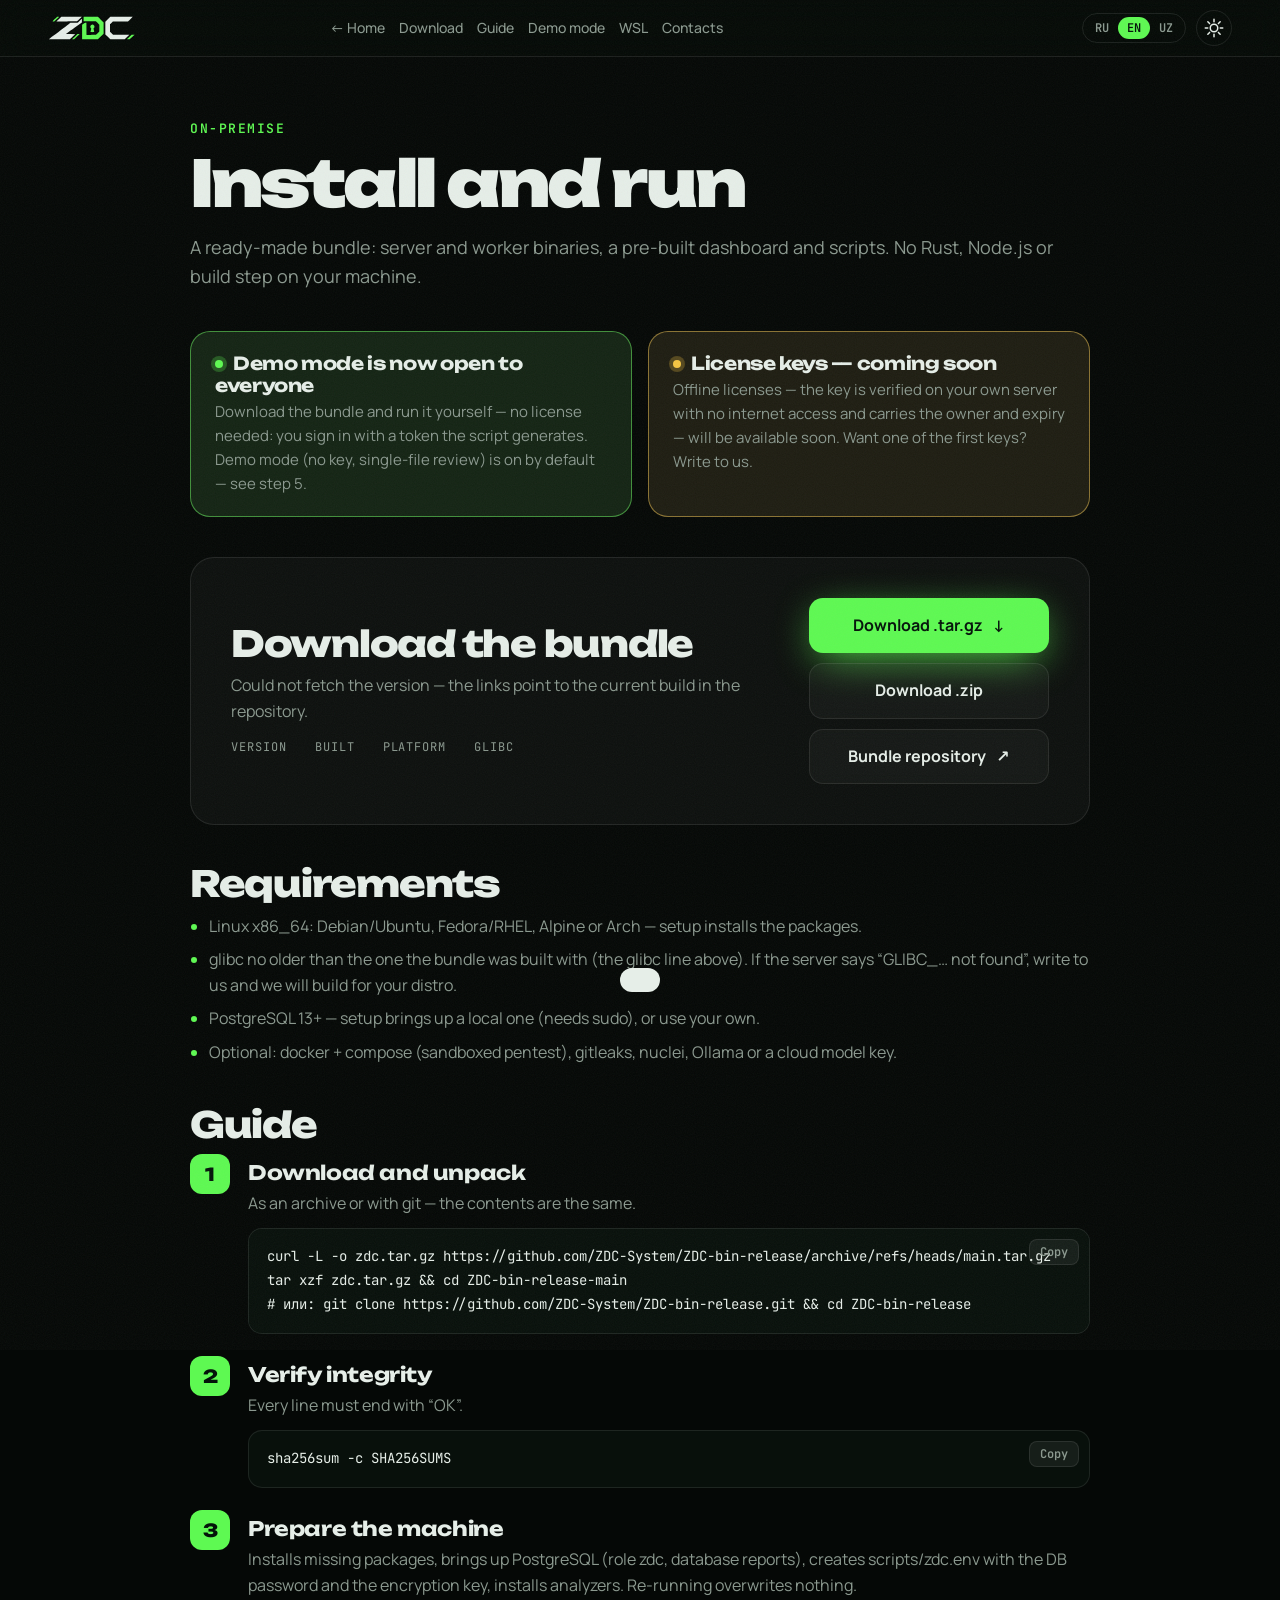
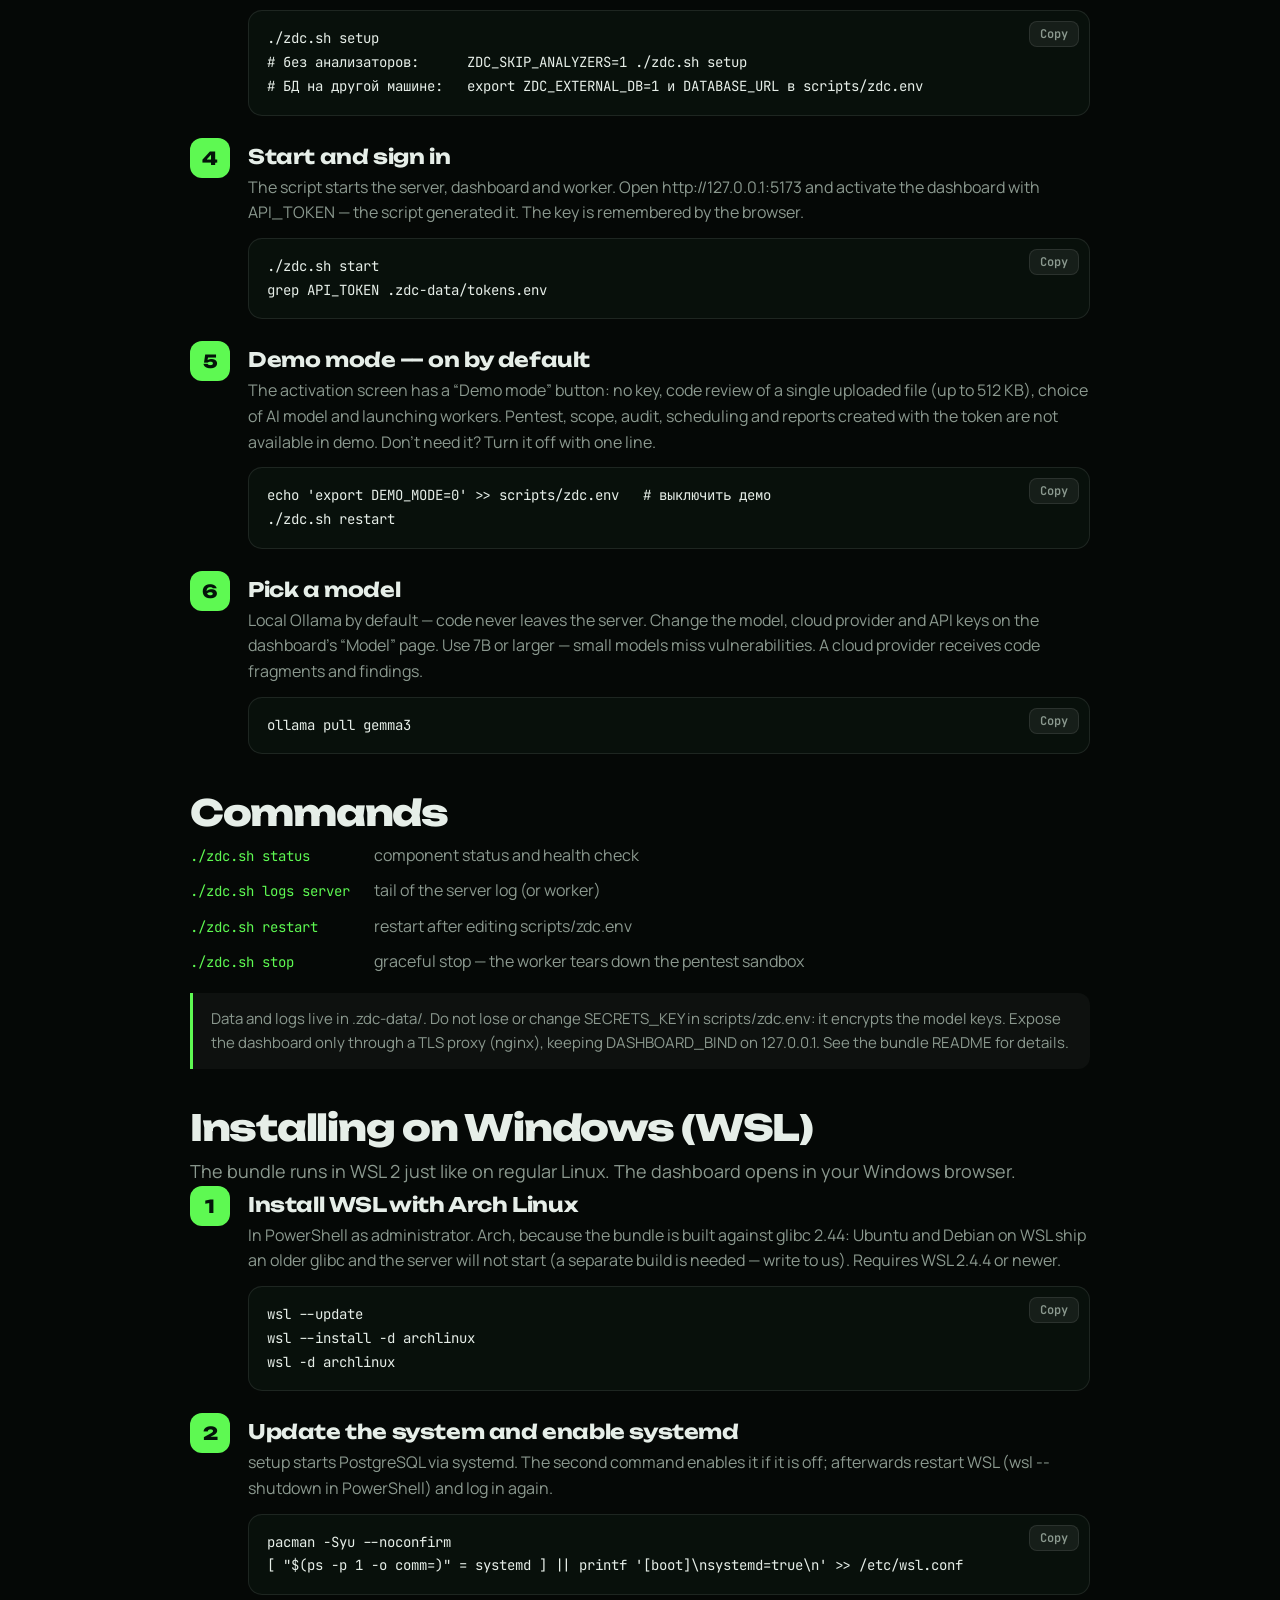
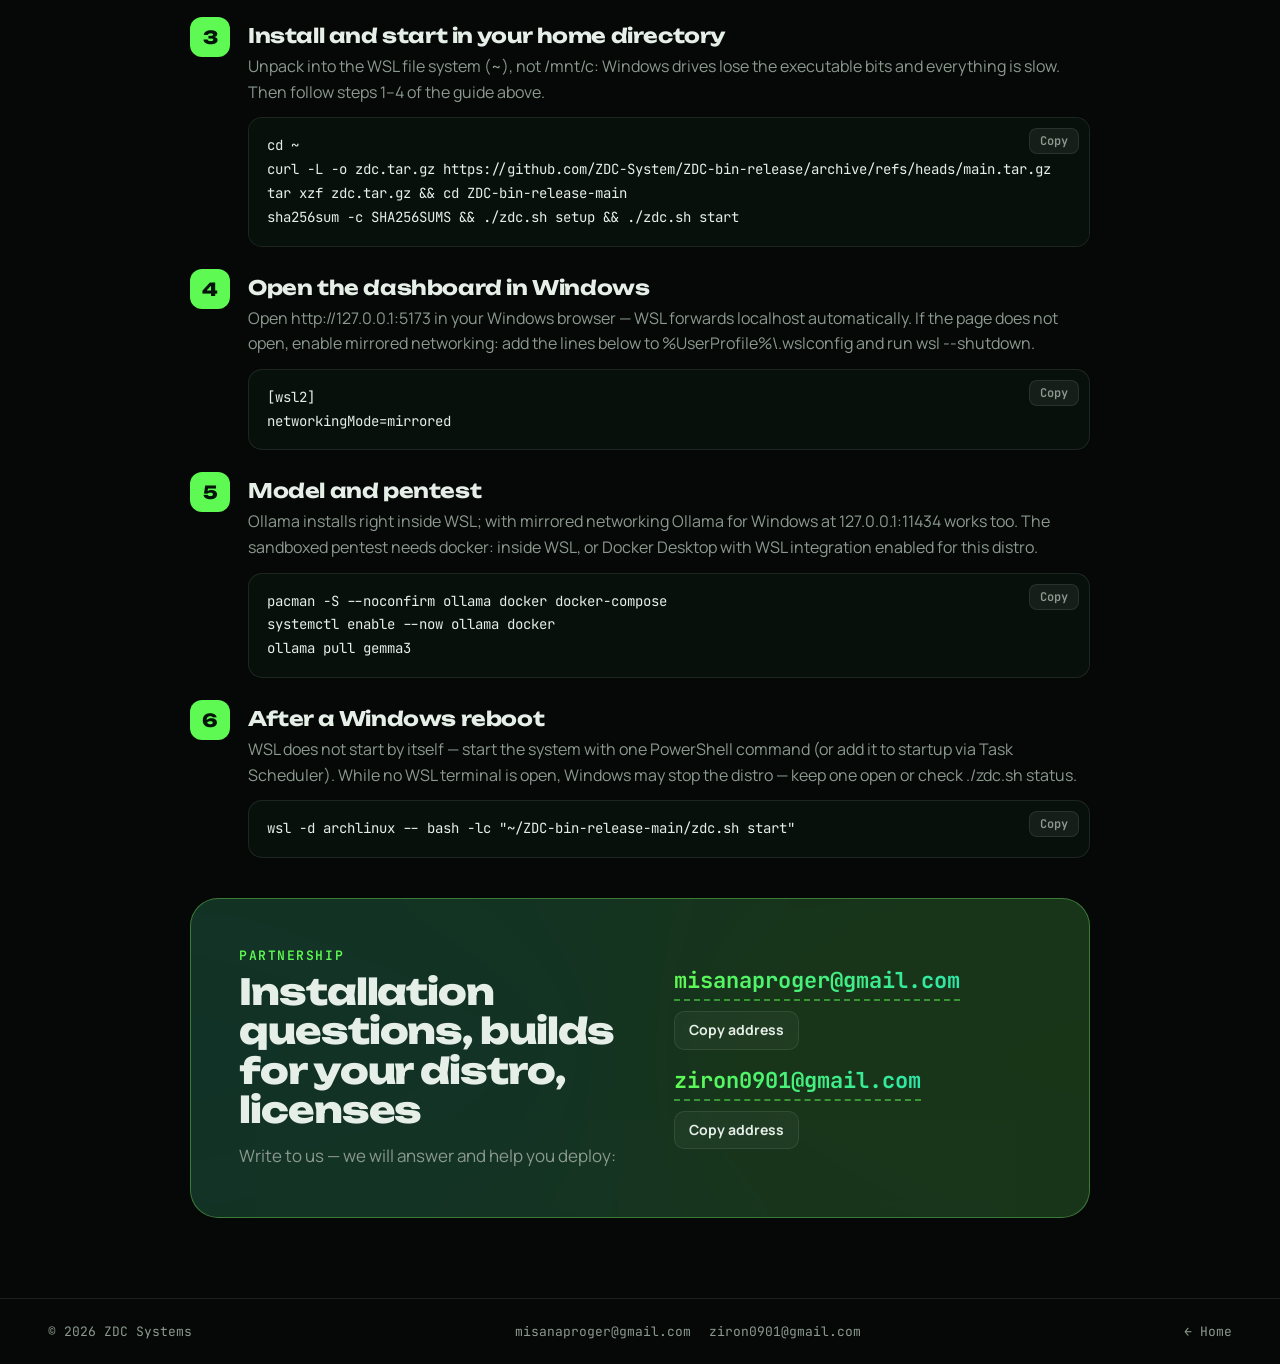
==== install.html @ d59c7cb5 "Установка: демо-режим включён по умолчанию Co-Authored-By: Claude Opus 5.5 <noreply@anthropic.com>" ====
<!doctype html>
<html lang="ru" data-theme="dark">
<head>
  <meta charset="utf-8" />
  <meta name="viewport" content="width=device-width, initial-scale=1" />
  <title>ZDC Systems — установка и запуск</title>
  <meta name="description" content="Скачать ZDC Systems: готовые бинарники для Linux x86_64, инструкция по установке и запуску, демо-режим." />
  <meta name="theme-color" content="#050806" />
  <meta property="og:title" content="ZDC Systems — установка" />
  <meta property="og:description" content="Готовые бинарники, инструкция по запуску и демо-режим — доступно всем." />
  <meta property="og:image" content="https://zdc-systems.github.io/assets/og.png" />
  <meta name="twitter:card" content="summary_large_image" />
  <link rel="icon" href="assets/favicon.svg" type="image/svg+xml" />
  <link rel="preconnect" href="https://fonts.googleapis.com" />
  <link rel="preconnect" href="https://fonts.gstatic.com" crossorigin />
  <link href="https://fonts.googleapis.com/css2?family=JetBrains+Mono:wght@400;600;800&family=Manrope:wght@400;500;700;800&family=Unbounded:wght@500;700;900&display=swap" rel="stylesheet" />
  <link rel="stylesheet" href="style.css" />
  <script>
    // Тема до первой отрисовки — без вспышки.
    try {
      const t = localStorage.getItem('zdc-landing-theme');
      if (t === 'light' || t === 'dark') document.documentElement.dataset.theme = t;
    } catch (_) {}
  </script>
</head>
<body class="doc-page">
  <div class="grain" aria-hidden="true"></div>

  <header class="top scrolled">
    <a class="brand" href="index.html" aria-label="ZDC Systems">
      <svg class="logo" viewBox="0 0 916 252" aria-hidden="true"><path class="logo-w" transform="translate(0.000000,252.000000) scale(0.100000,-0.100000)" d="M1163 2211 c-131 -120 -246 -228 -257 -239 l-18 -21 1068 1 c588 0 1077 3 1086 7 15 5 139 119 406 373 l104 98 -1076 0 -1076 0 -237 -219z M6282 2178 l-262 -252 0 -671 0 -671 263 -252 262 -252 756 3 756 2 242 235 243 235 -857 3 -857 2 -21 15 c-11 8 -83 76 -159 151 l-138 137 0 391 0 391 150 150 150 150 794 5 793 5 54 47 c30 26 142 133 249 238 l195 189 -1176 1 -1175 0 -262 -252z M3335 2019 c-115 -111 -220 -205 -233 -210 -13 -5 -188 -9 -389 -9 l-366 0 -216 -161 c-307 -229 -1267 -958 -1726 -1310 -49 -38 -143 -109 -208 -159 l-119 -90 1105 0 1105 0 46 38 c25 20 153 141 285 267 l239 230 -490 5 -490 5 323 232 c178 128 556 398 839 601 l515 368 3 197 c1 108 -1 197 -5 197 -5 -1 -102 -91 -218 -201z"/><path class="logo-g" transform="translate(0.000000,252.000000) scale(0.100000,-0.100000)" d="M917 2393 c-145 -128 -467 -428 -467 -435 0 -4 44 -8 98 -8 l98 0 256 239 256 239 -30 6 c-17 3 -59 6 -94 6 l-63 0 -54 -47z M3753 2433 l-13 -5 0 -229 0 -229 641 0 640 0 87 -82 c48 -46 131 -127 184 -181 l98 -98 0 -358 0 -358 -177 -176 -178 -177 -95 0 c-52 0 -271 -3 -486 -5 l-392 -5 -11 14 -11 13 -2 624 -3 624 -65 3 c-91 4 -94 3 -250 -113 l-140 -105 0 -760 0 -760 828 0 828 0 302 291 302 291 0 598 0 598 -296 289 c-162 158 -303 291 -312 295 -19 8 -1460 9 -1479 1z M4610 1611 c-172 -53 -227 -247 -104 -367 l42 -41 -45 -182 -46 -183 14 -9 c16 -11 374 -8 384 3 4 4 -13 89 -37 190 l-45 183 33 27 c18 16 42 47 53 71 l21 43 0 50 c-1 141 -142 254 -270 215z M2892 433 c-109 -104 -237 -224 -285 -268 l-87 -80 17 -7 c10 -3 57 -7 105 -7 l88 -1 127 117 c104 95 248 228 448 415 l19 18 -117 0 -118 0 -197 -187z M8531 324 c-138 -130 -251 -241 -251 -245 0 -5 65 -9 145 -9 l145 0 233 216 c127 119 245 230 262 245 l30 29 -157 0 -157 0 -250 -236z"/></svg>
    </a>
    <nav class="links">
      <a href="index.html" data-i18n="in.nav.home">← На главную</a>
      <a href="#download" data-i18n="in.nav.download">Скачать</a>
      <a href="#steps" data-i18n="in.nav.steps">Инструкция</a>
      <a href="#demo" data-i18n="in.nav.demo">Демо-режим</a>
      <a href="#wsl">WSL</a>
      <a href="#contact" data-i18n="in.nav.contact">Контакты</a>
    </nav>
    <div class="prefs">
      <div class="lang" role="group" aria-label="Language">
        <button data-lang="ru">RU</button><button data-lang="en">EN</button><button data-lang="uz">UZ</button>
      </div>
      <button class="theme-btn" aria-label="Theme" title="Theme">
        <svg viewBox="0 0 24 24" aria-hidden="true"><circle class="sun" cx="12" cy="12" r="4.5"/><path class="rays" d="M12 1.5v3M12 19.5v3M1.5 12h3M19.5 12h3M4.6 4.6l2.1 2.1M17.3 17.3l2.1 2.1M4.6 19.4l2.1-2.1M17.3 6.7l2.1-2.1"/></svg>
      </button>
    </div>
  </header>

  <main class="doc">
    <section class="doc-head">
      <p class="kicker" data-i18n="in.kicker">локальная версия</p>
      <h1 data-i18n="in.title">Установка и запуск</h1>
      <p class="sub" data-i18n="in.sub">Готовый комплект: бинарники сервера и воркера, собранный дашборд и скрипты. Rust, Node.js и сборка на вашей машине не нужны.</p>
    </section>

    <!-- Объявления -->
    <section class="notices big">
      <div class="notice" id="demo-ann">
        <b data-i18n="ann.demo.t">Демо-режим теперь доступен всем</b>
        <span data-i18n="in.ann.demo">Скачайте комплект и запустите у себя — лицензия не нужна: вход по токену, который скрипт создаёт сам. Демо-режим (вход без ключа, проверка одного файла) включён по умолчанию — см. шаг 5.</span>
      </div>
      <div class="notice soon" id="license">
        <b data-i18n="ann.lic.t">Лицензионные ключи — скоро</b>
        <span data-i18n="in.ann.lic">Офлайн-лицензии — ключ проверяется на вашем сервере без выхода в интернет, в нём записаны владелец и срок — скоро будут доступны. Хотите получить ключ одними из первых — напишите нам.</span>
      </div>
    </section>

    <!-- Скачивание -->
    <section class="dl" id="download">
      <div class="dl-copy">
        <h2 data-i18n="in.dl.title">Скачать комплект</h2>
        <p class="dl-status" id="dl-status" data-i18n="in.dl.loading">Узнаём последнюю версию…</p>
        <dl class="dl-meta" id="dl-meta" hidden>
          <div><dt data-i18n="in.dl.version">Версия</dt><dd id="m-version"></dd></div>
          <div><dt data-i18n="in.dl.built">Собрано</dt><dd id="m-built"></dd></div>
          <div><dt data-i18n="in.dl.arch">Платформа</dt><dd id="m-arch"></dd></div>
          <div><dt>glibc</dt><dd id="m-glibc"></dd></div>
        </dl>
      </div>
      <div class="dl-actions">
        <a class="btn primary" id="dl-main" href="https://github.com/ZDC-System/ZDC-bin-release/archive/refs/heads/main.tar.gz"><span data-i18n="in.dl.tgz">Скачать .tar.gz</span> <i>↓</i></a>
        <a class="btn ghost" id="dl-zip" href="https://github.com/ZDC-System/ZDC-bin-release/archive/refs/heads/main.zip"><span data-i18n="in.dl.zip">Скачать .zip</span></a>
        <a class="btn ghost" href="https://github.com/ZDC-System/ZDC-bin-release" target="_blank" rel="noopener"><span data-i18n="in.dl.repo">Репозиторий комплекта</span> <i>↗</i></a>
      </div>
    </section>

    <!-- Требования -->
    <section class="doc-block">
      <h2 data-i18n="in.req.title">Что нужно</h2>
      <ul class="req">
        <li data-i18n="in.req.os">Linux x86_64: Debian/Ubuntu, Fedora/RHEL, Alpine или Arch — пакеты setup ставит сам.</li>
        <li data-i18n="in.req.glibc">glibc не старше той, на которой собран комплект (строка glibc выше). Если сервер пишет «GLIBC_… not found» — напишите нам, соберём под ваш дистрибутив.</li>
        <li data-i18n="in.req.pg">PostgreSQL 13+ — setup поднимет локальный (нужен sudo) или используйте свой.</li>
        <li data-i18n="in.req.opt">По желанию: docker + compose (пентест в песочнице), gitleaks, nuclei, Ollama или ключ облачной нейросети.</li>
      </ul>
    </section>

    <!-- Шаги -->
    <section class="doc-block" id="steps">
      <h2 data-i18n="in.steps.title">Инструкция</h2>
      <ol class="guide">
        <li>
          <h3 data-i18n="in.s1.t">Скачайте и распакуйте</h3>
          <p data-i18n="in.s1.p">Архивом или через git — содержимое одинаковое.</p>
          <pre class="code"><code>curl -L -o zdc.tar.gz https://github.com/ZDC-System/ZDC-bin-release/archive/refs/heads/main.tar.gz
tar xzf zdc.tar.gz &amp;&amp; cd ZDC-bin-release-main
# или: git clone https://github.com/ZDC-System/ZDC-bin-release.git &amp;&amp; cd ZDC-bin-release</code></pre>
        </li>
        <li>
          <h3 data-i18n="in.s2.t">Проверьте целостность</h3>
          <p data-i18n="in.s2.p">Каждая строка должна закончиться «OK».</p>
          <pre class="code"><code>sha256sum -c SHA256SUMS</code></pre>
        </li>
        <li>
          <h3 data-i18n="in.s3.t">Подготовьте машину</h3>
          <p data-i18n="in.s3.p">Ставит недостающие пакеты, поднимает PostgreSQL (роль zdc, база reports), создаёт scripts/zdc.env с паролем БД и ключом шифрования, ставит анализаторы. Повторный запуск ничего не перетирает.</p>
          <pre class="code"><code>./zdc.sh setup
# без анализаторов:      ZDC_SKIP_ANALYZERS=1 ./zdc.sh setup
# БД на другой машине:   export ZDC_EXTERNAL_DB=1 и DATABASE_URL в scripts/zdc.env</code></pre>
        </li>
        <li>
          <h3 data-i18n="in.s4.t">Запустите и войдите</h3>
          <p data-i18n="in.s4.p">Скрипт поднимает сервер, дашборд и воркер. Откройте http://127.0.0.1:5173 и активируйте дашборд значением API_TOKEN — скрипт создал его сам. Ключ сохраняется в браузере.</p>
          <pre class="code"><code>./zdc.sh start
grep API_TOKEN .zdc-data/tokens.env</code></pre>
        </li>
        <li id="demo">
          <h3 data-i18n="in.s5.t">Демо-режим — включён по умолчанию</h3>
          <p data-i18n="in.s5.p">На экране активации есть кнопка «Демо-режим»: вход без ключа, ревью кода одного загруженного файла (до 512 КБ), выбор нейросети и запуск воркеров. Пентест, scope, аудит, расписание и отчёты, созданные по токену, в демо недоступны. Не нужен — выключите одной строкой.</p>
          <pre class="code"><code>echo 'export DEMO_MODE=0' &gt;&gt; scripts/zdc.env   # выключить демо
./zdc.sh restart</code></pre>
        </li>
        <li>
          <h3 data-i18n="in.s6.t">Выберите нейросеть</h3>
          <p data-i18n="in.s6.p">По умолчанию — локальная Ollama: код не покидает сервер. Модель, облачного провайдера и ключи API меняют в дашборде на странице «Нейросеть». Берите модель от 7B — маленькие пропускают уязвимости. Облачный провайдер получает фрагменты кода и находки.</p>
          <pre class="code"><code>ollama pull gemma3</code></pre>
        </li>
      </ol>
    </section>

    <!-- Команды -->
    <section class="doc-block">
      <h2 data-i18n="in.cmd.title">Команды</h2>
      <div class="cmd-table">
        <code>./zdc.sh status</code><span data-i18n="in.cmd.status">состояние компонентов и проверка здоровья</span>
        <code>./zdc.sh logs server</code><span data-i18n="in.cmd.logs">хвост журнала сервера (или worker)</span>
        <code>./zdc.sh restart</code><span data-i18n="in.cmd.restart">перезапуск после правки scripts/zdc.env</span>
        <code>./zdc.sh stop</code><span data-i18n="in.cmd.stop">штатная остановка — воркер сносит песочницу пентеста</span>
      </div>
      <p class="note" data-i18n="in.cmd.note">Данные и журналы — в .zdc-data/. Ключ SECRETS_KEY в scripts/zdc.env не теряйте и не меняйте: им зашифрованы ключи нейросетей. Наружу дашборд открывайте только через прокси с TLS (nginx), оставив DASHBOARD_BIND на 127.0.0.1. Подробности — в README комплекта.</p>
    </section>

    <!-- Windows: WSL -->
    <section class="doc-block" id="wsl">
      <h2 data-i18n="in.wsl.title">Установка в Windows (WSL)</h2>
      <p class="sub" data-i18n="in.wsl.sub">Комплект работает в WSL 2 так же, как на обычном Linux. Дашборд открывается в браузере Windows.</p>
      <ol class="guide">
        <li>
          <h3 data-i18n="in.w1.t">Поставьте WSL с Arch Linux</h3>
          <p data-i18n="in.w1.p">В PowerShell от имени администратора. Arch — потому что комплект собран под glibc 2.44: в Ubuntu и Debian из WSL glibc старее, и сервер не запустится (нужна отдельная сборка — напишите нам). Нужен WSL 2.4.4 или новее.</p>
          <pre class="code"><code>wsl --update
wsl --install -d archlinux
wsl -d archlinux</code></pre>
        </li>
        <li>
          <h3 data-i18n="in.w2.t">Обновите систему и включите systemd</h3>
          <p data-i18n="in.w2.p">setup запускает PostgreSQL через systemd. Вторая команда включает его, если он выключен; после неё перезапустите WSL (wsl --shutdown в PowerShell) и войдите снова.</p>
          <pre class="code"><code>pacman -Syu --noconfirm
[ "$(ps -p 1 -o comm=)" = systemd ] || printf '[boot]\nsystemd=true\n' &gt;&gt; /etc/wsl.conf</code></pre>
        </li>
        <li>
          <h3 data-i18n="in.w3.t">Установите и запустите в домашнем каталоге</h3>
          <p data-i18n="in.w3.p">Распаковывайте в файловую систему WSL (~), а не в /mnt/c: на дисках Windows теряются права на запуск и всё работает медленно. Дальше — шаги 1–4 инструкции выше.</p>
          <pre class="code"><code>cd ~
curl -L -o zdc.tar.gz https://github.com/ZDC-System/ZDC-bin-release/archive/refs/heads/main.tar.gz
tar xzf zdc.tar.gz &amp;&amp; cd ZDC-bin-release-main
sha256sum -c SHA256SUMS &amp;&amp; ./zdc.sh setup &amp;&amp; ./zdc.sh start</code></pre>
        </li>
        <li>
          <h3 data-i18n="in.w4.t">Откройте дашборд в Windows</h3>
          <p data-i18n="in.w4.p">Откройте http://127.0.0.1:5173 в браузере Windows — WSL пробрасывает localhost сам. Если страница не открывается, включите зеркальную сеть: добавьте в %UserProfile%\.wslconfig строки ниже и выполните wsl --shutdown.</p>
          <pre class="code"><code>[wsl2]
networkingMode=mirrored</code></pre>
        </li>
        <li>
          <h3 data-i18n="in.w5.t">Нейросеть и пентест</h3>
          <p data-i18n="in.w5.p">Ollama ставится прямо в WSL; с зеркальной сетью подойдёт и Ollama для Windows на 127.0.0.1:11434. Для пентеста в песочнице нужен docker: в WSL или Docker Desktop с интеграцией WSL для этого дистрибутива.</p>
          <pre class="code"><code>pacman -S --noconfirm ollama docker docker-compose
systemctl enable --now ollama docker
ollama pull gemma3</code></pre>
        </li>
        <li>
          <h3 data-i18n="in.w6.t">После перезагрузки Windows</h3>
          <p data-i18n="in.w6.p">WSL не стартует сам — запустите систему одной командой из PowerShell (или добавьте её в автозагрузку через Планировщик заданий). Пока терминал WSL закрыт, Windows может остановить дистрибутив — держите его открытым или проверяйте ./zdc.sh status.</p>
          <pre class="code"><code>wsl -d archlinux -- bash -lc "~/ZDC-bin-release-main/zdc.sh start"</code></pre>
        </li>
      </ol>
    </section>

    <!-- Контакты -->
    <section class="contact" id="contact">
      <div class="contact-copy">
        <p class="kicker" data-i18n="st.c.kicker">сотрудничество</p>
        <h3 data-i18n="in.c.title">Вопросы по установке, сборка под ваш дистрибутив, лицензии</h3>
        <p data-i18n="in.c.p">Пишите — ответим и поможем развернуть:</p>
      </div>
      <div class="contact-mail">
        <div class="mail-row">
          <a class="mail" href="mailto:misanaproger@gmail.com?subject=ZDC%20Systems">misanaproger@gmail.com</a>
          <button class="btn ghost small copy-mail" data-mail="misanaproger@gmail.com" data-i18n="st.c.copy">Скопировать адрес</button>
        </div>
        <div class="mail-row">
          <a class="mail" href="mailto:ziron0901@gmail.com?subject=ZDC%20Systems">ziron0901@gmail.com</a>
          <button class="btn ghost small copy-mail" data-mail="ziron0901@gmail.com" data-i18n="st.c.copy">Скопировать адрес</button>
        </div>
      </div>
    </section>
  </main>

  <footer class="foot">
    <span>© 2026 ZDC Systems</span>
    <span class="foot-mails"><a class="foot-mail" href="mailto:misanaproger@gmail.com">misanaproger@gmail.com</a> <a class="foot-mail" href="mailto:ziron0901@gmail.com">ziron0901@gmail.com</a></span>
    <a class="foot-mail" href="index.html" data-i18n="in.nav.home">← На главную</a>
  </footer>

  <div class="toast" id="toast" role="status"></div>
  <script src="i18n.js"></script>
  <script src="install.js"></script>
</body>
</html>
---- style.css ----
/* ============================================================
   ZDC Systems — лендинг. Все цвета — через токены (как в дашборде).
   ============================================================ */
:root {
  --bg: #050806;
  --bg2: #08100b;
  --panel: rgba(255, 255, 255, .035);
  --panel2: rgba(255, 255, 255, .06);
  --line: rgba(255, 255, 255, .09);
  --fg: #e6eee8;
  --mut: #8b998f;
  /* Палитра логотипа ZDC: зелёный + мятный. */
  --c1: #5ef952;
  --c2: #2ee6a8;
  /* Текст на заливке акцентом: на ярком зелёном — тёмный. */
  --on-c1: #04140a;
  --logo-green: #5ef952;
  --crit: #ff4d5e;
  --high: #ff8a3d;
  --med: #f5c542;
  --low: #5b9dff;
  /* Код в фоне hero — зелёный, «как в матрице». */
  --code-dim: rgba(94, 249, 82, .17);
  --shadow: 0 30px 80px -30px rgba(0, 0, 0, .8);
  --glass: rgba(6, 12, 8, .72);
  --r: 20px;
  --mono: "JetBrains Mono", ui-monospace, monospace;
  --display: "Unbounded", "Manrope", system-ui, sans-serif;
  color-scheme: dark;
}
:root[data-theme='light'] {
  --bg: #f3f6f4;
  --bg2: #e7eee9;
  --panel: rgba(255, 255, 255, .7);
  --panel2: #fff;
  --line: rgba(15, 45, 25, .1);
  --fg: #0f1712;
  --mut: #57645c;
  --c1: #15803d;
  --c2: #0f8f68;
  --on-c1: #ffffff;
  --logo-green: #1fa81a;
  --crit: #e11d48;
  --high: #ea580c;
  --med: #ca8a04;
  --low: #2563eb;
  --code-dim: rgba(21, 128, 61, .14);
  --shadow: 0 30px 70px -35px rgba(20, 40, 90, .35);
  --glass: rgba(244, 246, 251, .8);
  color-scheme: light;
}
/* Пасхалка: ↑↑↓↓←→←→BA */
:root.redteam { --c1: #ff3355; --c2: #ffb03d; }
:root.redteam body { animation: rt-shake .4s; }
@keyframes rt-shake { 25% { transform: translateX(-4px) } 50% { transform: translateX(4px) } 75% { transform: translateX(-2px) } }

* { box-sizing: border-box; }
html { scroll-behavior: smooth; scroll-padding-top: 80px; overflow-x: clip; }
body {
  margin: 0;
  background: var(--bg);
  color: var(--fg);
  font: 16px/1.6 "Manrope", system-ui, sans-serif;
  -webkit-font-smoothing: antialiased;
  overflow-x: clip;
  transition: background .4s, color .4s;
}
a { color: inherit; }
img { max-width: 100%; display: block; }
button { font: inherit; color: inherit; cursor: pointer; }
code, pre { font-family: var(--mono); }
::selection { background: var(--c1); color: var(--on-c1); }

/* Зерно и прожектор за курсором */
.grain {
  position: fixed; inset: -50%; z-index: 100; pointer-events: none; opacity: .05;
  background-image: url("data:image/svg+xml,%3Csvg xmlns='http://www.w3.org/2000/svg' width='160' height='160'%3E%3Cfilter id='n'%3E%3CfeTurbulence type='fractalNoise' baseFrequency='.9' numOctaves='3' stitchTiles='stitch'/%3E%3C/filter%3E%3Crect width='100%25' height='100%25' filter='url(%23n)'/%3E%3C/svg%3E");
  animation: grain 1.2s steps(6) infinite;
}
@keyframes grain { 0% { transform: translate(0, 0) } 33% { transform: translate(-3%, 2%) } 66% { transform: translate(2%, -3%) } }
.spot {
  position: fixed; inset: 0; pointer-events: none; z-index: 0;
  background: radial-gradient(500px circle at var(--x, 50%) var(--y, -20%), color-mix(in srgb, var(--c1) 12%, transparent), transparent 60%);
}

/* ============ Шапка ============ */
.top {
  position: fixed; inset: 0 0 auto; z-index: 50;
  display: flex; align-items: center; gap: 24px;
  padding: 16px clamp(16px, 4vw, 48px);
  transition: background .3s, border-color .3s, padding .3s;
  border-bottom: 1px solid transparent;
}
.top.scrolled { background: var(--glass); backdrop-filter: blur(14px) saturate(1.4); border-color: var(--line); padding-block: 10px; }
.brand { display: flex; align-items: center; gap: 10px; text-decoration: none; font: 700 18px var(--display); letter-spacing: -.02em; }
.brand .logo { display: block; height: 24px; width: auto; }
.logo-w { fill: var(--fg); }
.logo-g { fill: var(--logo-green); }
.links { display: flex; gap: 4px; margin-inline: auto; }
.links a { text-decoration: none; color: var(--mut); padding: 6px 12px; border-radius: 99px; font-weight: 500; font-size: 15px; transition: color .2s, background .2s; }
.links a:hover { color: var(--fg); background: var(--panel2); }
.prefs { display: flex; align-items: center; gap: 10px; margin-left: auto; }
.lang { display: flex; border: 1px solid var(--line); border-radius: 99px; padding: 3px; }
.lang button { border: 0; background: none; padding: 3px 9px; border-radius: 99px; font: 600 12px var(--mono); color: var(--mut); }
.lang button.on { background: var(--c1); color: var(--on-c1); }
.theme-btn { width: 36px; height: 36px; border-radius: 50%; border: 1px solid var(--line); background: none; display: grid; place-items: center; }
.theme-btn svg { width: 20px; height: 20px; fill: none; stroke: currentColor; stroke-width: 1.8; stroke-linecap: round; transition: transform .6s; }
:root[data-theme='light'] .theme-btn svg { transform: rotate(180deg); }
:root[data-theme='light'] .theme-btn .sun { fill: currentColor; }
.gh { display: flex; align-items: center; gap: 8px; padding: 7px 14px; border-radius: 99px; background: var(--fg); color: var(--bg); text-decoration: none; font-weight: 700; font-size: 14px; }
.gh svg { width: 18px; height: 18px; fill: currentColor; }

/* ============ Кнопки ============ */
.btn {
  position: relative; display: inline-flex; align-items: center; gap: 10px;
  padding: 14px 24px; border-radius: 14px; border: 1px solid var(--line);
  text-decoration: none; font-weight: 700; overflow: hidden; isolation: isolate;
  transition: transform .2s, box-shadow .3s;
}
.btn i { font-style: normal; transition: transform .25s; }
.btn:hover i { transform: translateX(4px); }
.btn:active { transform: scale(.97); }
.btn.primary { background: var(--c1); color: var(--on-c1); border-color: transparent; box-shadow: 0 10px 40px -10px var(--c1); }
.btn.primary::before {
  content: ""; position: absolute; inset: 0; z-index: -1;
  background: linear-gradient(110deg, transparent 30%, rgba(255, 255, 255, .35) 50%, transparent 70%);
  transform: translateX(-100%); transition: transform .7s;
}
.btn.primary:hover::before { transform: translateX(100%); }
.btn.ghost { background: var(--panel); backdrop-filter: blur(6px); }
.btn.ghost:hover { border-color: var(--c1); }
.btn.small { padding: 7px 14px; border-radius: 10px; font-size: 14px; }
.btn.big { padding: 18px 34px; font-size: 18px; border-radius: 18px; }
.btn:disabled { opacity: .7; cursor: progress; }

/* ============ Hero ============ */
.hero { position: relative; min-height: 100svh; display: grid; align-items: center; padding: 110px clamp(16px, 5vw, 64px) 80px; overflow: hidden; }
#codefield { position: absolute; inset: 0; width: 100%; height: 100%; z-index: 0; opacity: .75;
  mask-image: radial-gradient(ellipse 90% 80% at 50% 45%, #000 30%, transparent 90%); }
/* Затемнение под текстом, чтобы код на фоне не спорил с заголовком */
.hero::before { content: ""; position: absolute; inset: 0; z-index: 1; pointer-events: none;
  background: radial-gradient(ellipse 55% 70% at 22% 52%, var(--bg) 20%, color-mix(in srgb, var(--bg) 70%, transparent) 55%, transparent 85%); }
.hero::after { content: ""; position: absolute; inset: auto 0 0; height: 200px; background: linear-gradient(transparent, var(--bg)); z-index: 1; }
.hero-inner { position: relative; z-index: 2; display: grid; grid-template-columns: 1.15fr .85fr; gap: clamp(24px, 4vw, 64px); align-items: center; max-width: 1320px; margin: 0 auto; width: 100%; }
.eyebrow { display: inline-flex; align-items: center; gap: 10px; font: 500 13px var(--mono); color: var(--mut); padding: 6px 14px; border: 1px solid var(--line); border-radius: 99px; background: var(--glass); backdrop-filter: blur(8px); margin: 0 0 24px; }
.pulse { width: 8px; height: 8px; border-radius: 50%; background: var(--c2); box-shadow: 0 0 0 0 var(--c2); animation: pulse 2s infinite; }
@keyframes pulse { 70% { box-shadow: 0 0 0 10px transparent } 100% { box-shadow: 0 0 0 0 transparent } }
h1 { font: 900 clamp(38px, 5.6vw, 84px)/1 var(--display); letter-spacing: -.045em; margin: 0 0 28px; }
h1 .line { display: block; }
h1 .accent {
  background: linear-gradient(100deg, var(--c1), var(--c2) 60%, var(--c1));
  background-size: 200% auto; -webkit-background-clip: text; background-clip: text; color: transparent;
  animation: flow 6s linear infinite;
}
@keyframes flow { to { background-position: 200% center } }
.lead { font-size: clamp(17px, 1.5vw, 20px); color: var(--mut); max-width: 620px; margin: 0 0 34px; }
.chips { list-style: none; padding: 0; margin: 0; display: flex; flex-wrap: wrap; gap: 8px 18px; font: 13px var(--mono); color: var(--mut); }
.chips li::before { content: "✓ "; color: var(--c2); }

.term {
  background: color-mix(in srgb, var(--bg2) 88%, transparent); backdrop-filter: blur(10px);
  border: 1px solid var(--line); border-radius: var(--r); box-shadow: var(--shadow), 0 0 0 1px color-mix(in srgb, var(--c1) 15%, transparent);
  overflow: hidden; transform: perspective(1200px) rotateY(-8deg) rotateX(4deg); transition: transform .6s;
}
.term:hover { transform: none; }
.term-bar { display: flex; align-items: center; gap: 7px; padding: 12px 16px; border-bottom: 1px solid var(--line); font: 12px var(--mono); color: var(--mut); }
.term-bar i { width: 11px; height: 11px; border-radius: 50%; background: var(--crit); }
.term-bar i:nth-child(2) { background: var(--med); }
.term-bar i:nth-child(3) { background: var(--c2); }
.term-bar span { margin-left: 8px; }
#term { margin: 0; padding: 16px 18px; height: 380px; overflow: hidden; font-size: 12.5px; line-height: 1.75; white-space: pre-wrap; }
.tl { display: flex; gap: 8px; animation: rise .25s ease-out; }
.tl .ts { color: var(--mut); opacity: .7; flex: none; }
.tl .lv { flex: none; font-weight: 800; color: var(--c1); }
.tl.warn .lv { color: var(--med); }
.tl.srv .lv { color: var(--c2); }
.tl.ok .lv, .tl.ok .tx { color: var(--c2); font-weight: 700; }
.blink { animation: blink 1s steps(1) infinite; color: var(--c2); }
@keyframes blink { 50% { opacity: 0 } }
@keyframes rise { from { opacity: 0; transform: translateY(6px) } }

.scroll-hint { position: absolute; z-index: 3; left: 50%; bottom: 28px; width: 26px; height: 42px; border: 2px solid var(--line); border-radius: 99px; translate: -50% 0; }
.scroll-hint span { position: absolute; left: 50%; top: 8px; width: 4px; height: 8px; margin-left: -2px; border-radius: 4px; background: var(--fg); animation: wheel 1.8s infinite; }
@keyframes wheel { 60% { transform: translateY(14px); opacity: 0 } 61% { transform: none; opacity: 0 } }

/* ============ Бегущая строка ============ */
.ticker { position: relative; z-index: 2; border-block: 1px solid var(--line); background: var(--bg2); overflow: hidden; padding: 14px 0; transform: rotate(-1.2deg) scale(1.03); }
.track { display: flex; width: max-content; animation: marquee 50s linear infinite; }
.ticker:hover .track { animation-play-state: paused; }
@keyframes marquee { to { transform: translateX(-50%) } }
.ti { display: inline-flex; align-items: center; gap: 10px; padding: 0 28px; font: 600 14px var(--mono); white-space: nowrap; }
.ti i { width: 9px; height: 9px; border-radius: 50%; background: var(--low); box-shadow: 0 0 12px currentColor; }
.ti.crit i { background: var(--crit); color: var(--crit); }
.ti.high i { background: var(--high); color: var(--high); }
.ti.med i { background: var(--med); color: var(--med); }
.ti em { font-style: normal; color: var(--mut); font-weight: 400; }

/* ============ Секции ============ */
.section { position: relative; z-index: 1; max-width: 1240px; margin: 0 auto; padding: clamp(80px, 11vw, 150px) clamp(16px, 4vw, 40px) 0; }
.head { max-width: 820px; margin-bottom: 48px; }
.kicker { font: 600 13px var(--mono); color: var(--c1); text-transform: uppercase; letter-spacing: .12em; margin: 0 0 14px; }
h2 { font: 800 clamp(30px, 4.4vw, 56px)/1.06 var(--display); letter-spacing: -.035em; margin: 0 0 18px; }
.sub { color: var(--mut); font-size: 18px; margin: 0; }

/* появление при прокрутке */
.section > *, .finale > * { transition: opacity .8s, transform .8s cubic-bezier(.2, .7, .2, 1); }
.section:not(.in) > *, .finale:not(.in) > * { opacity: 0; transform: translateY(40px); }
.section.in > :nth-child(2) { transition-delay: .12s; }
.section.in > :nth-child(3) { transition-delay: .24s; }

/* ============ Сканер ============ */
.lab { display: grid; grid-template-columns: 1.4fr 1fr; gap: 20px; }
.editor, .findings { border: 1px solid var(--line); border-radius: var(--r); background: var(--panel); overflow: hidden; box-shadow: var(--shadow); }
.ed-bar { display: flex; justify-content: space-between; align-items: center; padding: 10px 12px 10px 18px; border-bottom: 1px solid var(--line); }
.file { font: 13px var(--mono); color: var(--mut); }
.file::before { content: "● "; color: var(--med); }
.ed-body { position: relative; padding: 14px 0; overflow-x: auto; }
#code { margin: 0; padding: 0 0 0 52px; font: 13.5px/1.75 var(--mono); counter-reset: ln; list-style: none; }
#code li { position: relative; counter-increment: ln; padding-right: 18px; white-space: pre; transition: background .3s; border-left: 3px solid transparent; padding-left: 12px; }
#code li::before { content: counter(ln); position: absolute; left: -46px; width: 30px; text-align: right; color: var(--mut); opacity: .5; }
#code .k { color: #c792ea; }
#code .s { color: #7fd38a; }
#code .d { color: var(--c1); }
:root[data-theme='light'] #code .k { color: #8b3fd9; }
:root[data-theme='light'] #code .s { color: #17803d; }
#code li.hit { --sev: var(--med); background: color-mix(in srgb, var(--sev) 14%, transparent); border-left-color: var(--sev); animation: hitflash .6s; }
#code li.hit.critical { --sev: var(--crit); }
#code li.hit.high { --sev: var(--high); }
#code li.hit::after { content: "◀"; position: absolute; right: 10px; color: var(--sev); }
#code li.focus { background: color-mix(in srgb, var(--sev) 30%, transparent); }
@keyframes hitflash { 0% { background: color-mix(in srgb, var(--sev) 60%, transparent) } }
.redacted { font: 700 10px var(--mono); text-transform: uppercase; color: var(--on-c1); background: var(--c2); padding: 1px 6px; border-radius: 4px; vertical-align: 2px; }
.beam { position: absolute; left: 0; right: 0; top: 0; height: 60px; margin-top: -60px; pointer-events: none; opacity: 0;
  background: linear-gradient(transparent, color-mix(in srgb, var(--c1) 30%, transparent)); border-bottom: 2px solid var(--c1);
  transition: transform .1s linear, opacity .3s; box-shadow: 0 6px 24px var(--c1); }
.beam.on { opacity: 1; }

.findings { display: flex; flex-direction: column; padding: 18px; }
.meter-top { display: flex; justify-content: space-between; align-items: baseline; font-weight: 700; color: var(--mut); }
.meter-top b { font: 900 44px/1 var(--display); color: var(--fg); }
.bar { display: flex; gap: 3px; height: 8px; margin: 10px 0 16px; border-radius: 99px; overflow: hidden; background: var(--panel2); }
.bar i { flex: 0 1 0; transition: flex-grow .5s; }
.bar .c { background: var(--crit); } .bar .h { background: var(--high); } .bar .m { background: var(--med); }
#finding-list { list-style: none; margin: 0; padding: 0; display: grid; gap: 10px; flex: 1; align-content: start; }
.placeholder { color: var(--mut); font-style: italic; padding: 30px 0; text-align: center; }
.fd { --sev: var(--med); border: 1px solid var(--line); border-left: 3px solid var(--sev); border-radius: 12px; padding: 10px 14px; background: var(--panel2); animation: slidein .4s cubic-bezier(.2, .9, .3, 1.3); }
.fd.critical { --sev: var(--crit); } .fd.high { --sev: var(--high); }
@keyframes slidein { from { opacity: 0; transform: translateX(30px) scale(.96) } }
.fd-top { display: flex; justify-content: space-between; font-size: 12px; }
.fd .sev { font-weight: 800; color: var(--sev); text-transform: uppercase; letter-spacing: .05em; }
.fd code { color: var(--mut); }
.fd b { display: block; margin-top: 2px; }
.fd p { margin: 2px 0; font-size: 14px; color: var(--mut); line-height: 1.45; }
.fd small { font: 11px var(--mono); color: var(--c1); }
.sources { display: flex; flex-wrap: wrap; gap: 6px; margin-top: 16px; }
.sources span { font: 11px var(--mono); padding: 3px 8px; border: 1px solid var(--line); border-radius: 6px; color: var(--mut); }

/* ============ Режимы ============ */
.cards { display: grid; grid-template-columns: repeat(3, 1fr); gap: 20px; }
.card {
  --accent: hsl(var(--hue) 90% 62%);
  position: relative; padding: 28px; border-radius: 24px; border: 1px solid var(--line); background: var(--panel);
  transition: transform .2s ease-out, border-color .3s; transform-style: preserve-3d; overflow: hidden;
}
.card::before { content: ""; position: absolute; inset: 0; pointer-events: none; opacity: 0; transition: opacity .3s;
  background: radial-gradient(400px circle at var(--mx, 50%) var(--my, 50%), color-mix(in srgb, var(--accent) 18%, transparent), transparent 60%); }
.card:hover { border-color: color-mix(in srgb, var(--accent) 50%, transparent); }
.card:hover::before { opacity: 1; }
.card .tag { font-size: 12px; color: var(--accent); background: color-mix(in srgb, var(--accent) 12%, transparent); padding: 3px 9px; border-radius: 6px; }
.card h3 { font: 700 24px var(--display); letter-spacing: -.02em; margin: 14px 0 10px; }
.card p { color: var(--mut); margin: 0 0 16px; }
.card ul { list-style: none; padding: 0; margin: 0; display: grid; gap: 6px; font: 13px var(--mono); }
.card li::before { content: "→ "; color: var(--accent); }
.card-art { height: 120px; margin: -8px -8px 18px; border-radius: 16px; background: var(--bg2); position: relative; overflow: hidden; transform: translateZ(40px); }
.art-code { display: grid; gap: 9px; padding: 16px 18px; align-content: center; }
.art-code span { height: 6px; border-radius: 4px; background: var(--code-dim); width: calc(30% + var(--w, 40%)); }
.art-code span:nth-child(2n) { --w: 55%; margin-left: 20px; } .art-code span:nth-child(3n) { --w: 25%; }
.art-code .bad { background: var(--crit); animation: badpulse 2s infinite; }
.art-code .bad:nth-of-type(6) { animation-delay: 1s; }
@keyframes badpulse { 50% { opacity: .3 } }
.art-code::after { content: ""; position: absolute; left: 0; right: 0; height: 2px; background: var(--accent); box-shadow: 0 0 16px var(--accent); animation: sweep 2.6s ease-in-out infinite alternate; }
@keyframes sweep { from { top: 8% } to { top: 92% } }
.art-deploy { display: grid; grid-template-columns: repeat(3, 1fr); gap: 8px; padding: 14px 40px; }
.art-deploy i { border-radius: 6px; border: 1px solid var(--line); background: var(--panel2); animation: stack 3s infinite; animation-delay: calc(var(--d, 0) * .15s); }
.art-deploy i:nth-child(1) { --d: 1 } .art-deploy i:nth-child(2) { --d: 2 } .art-deploy i:nth-child(3) { --d: 3 }
.art-deploy i:nth-child(4) { --d: 4 } .art-deploy i:nth-child(5) { --d: 5; } .art-deploy i:nth-child(6) { --d: 6 }
.art-deploy i:nth-child(7) { --d: 7 } .art-deploy i:nth-child(8) { --d: 8 } .art-deploy i:nth-child(9) { --d: 9 }
.art-deploy i:nth-child(5) { animation-name: stackbad; }
@keyframes stack { 0%, 80%, 100% { background: var(--panel2) } 40% { background: color-mix(in srgb, var(--accent) 35%, transparent) } }
@keyframes stackbad { 0%, 100% { background: var(--panel2) } 40%, 60% { background: var(--crit); box-shadow: 0 0 20px var(--crit) } }
.art-pentest .cage { position: absolute; right: 22%; top: 22px; width: 76px; height: 76px; border: 2px dashed var(--accent); border-radius: 14px; display: grid; place-items: center; animation: cagespin 12s linear infinite; }
.art-pentest .target { width: 36px; height: 36px; border-radius: 8px; background: var(--accent); animation: cagespin 12s linear infinite reverse, hurt 1.4s infinite; }
@keyframes cagespin { to { transform: rotate(360deg) } }
@keyframes hurt { 0%, 100% { filter: none } 10% { filter: brightness(2) } }
.art-pentest .shot { position: absolute; left: 22px; top: 58px; width: 14px; height: 4px; border-radius: 4px; background: var(--fg); animation: shoot 1.4s infinite; }
.art-pentest .s2 { top: 40px; animation-delay: .7s; }
@keyframes shoot { from { transform: translateX(0); opacity: 1 } 80% { opacity: 1 } to { transform: translateX(min(220px, 22vw)); opacity: 0 } }

/* ============ Конвейер ============ */
.pipe-wrap { position: relative; border: 1px solid var(--line); border-radius: 28px; background: var(--panel); padding: 24px; overflow-x: auto; }
.pipe { width: 100%; min-width: 860px; height: auto; display: block; }
.wires path { fill: none; stroke: url(#g-wire); stroke-width: 2; stroke-dasharray: 6 8; animation: dash 1.2s linear infinite; opacity: .6; }
@keyframes dash { to { stroke-dashoffset: -28 } }
.packets circle { fill: var(--c1); filter: url(#glow); }
.packets .p-c { fill: var(--c2); }
.packets .p-r { fill: var(--crit); }
.node { cursor: pointer; outline: none; }
.node rect { fill: var(--bg2); stroke: var(--line); stroke-width: 1.5; transition: stroke .3s, fill .3s; }
.node text { fill: var(--fg); font: 700 16px "Manrope", sans-serif; text-anchor: middle; dominant-baseline: middle; pointer-events: none; }
.node .ic { font-size: 26px; fill: var(--c1); }
.node.small text { font: 600 15px var(--mono); }
.node.end rect { fill: var(--c1); stroke: none; }
.node.end text { fill: #fff; font-family: var(--mono); }
.node:hover rect, .node.active rect, .node:focus-visible rect { stroke: var(--c1); stroke-width: 2.5; fill: color-mix(in srgb, var(--c1) 12%, var(--bg2)); }
.node.end.active rect { fill: var(--c2); }
.pipe-info { max-width: 560px; margin: 8px auto 0; text-align: center; min-height: 86px; }
.pipe-info b { font: 700 20px var(--display); }
.pipe-info p { margin: 6px 0 0; color: var(--mut); }
.pipe-info.pop { animation: rise .35s ease-out; }
.facts { display: grid; grid-template-columns: repeat(4, 1fr); gap: 16px; margin-top: 20px; }
.facts div { padding: 18px; border-radius: 16px; border: 1px solid var(--line); background: var(--panel); }
.facts b { display: block; font: 700 14px var(--mono); color: var(--c1); margin-bottom: 4px; }
.facts span { color: var(--mut); font-size: 14px; }

/* ============ Песочница ============ */
.sandbox { display: grid; grid-template-columns: 1fr 1fr; gap: 28px; align-items: center; }
.stage { position: relative; aspect-ratio: 1.1; border-radius: 28px; border: 1px solid var(--line); overflow: hidden;
  background: radial-gradient(circle at 50% 50%, color-mix(in srgb, var(--c1) 10%, transparent), transparent 60%),
              repeating-linear-gradient(0deg, transparent 0 39px, var(--line) 39px 40px),
              repeating-linear-gradient(90deg, transparent 0 39px, var(--line) 39px 40px), var(--bg2); }
.seal { position: absolute; top: 18px; left: 18px; display: flex; flex-direction: column; padding: 10px 14px; border-radius: 14px; border: 1px solid color-mix(in srgb, var(--c2) 50%, transparent); background: color-mix(in srgb, var(--c2) 10%, var(--bg2)); font: 700 11px var(--mono); color: var(--c2); text-transform: uppercase; letter-spacing: .1em; }
.seal b { font-size: 22px; letter-spacing: .04em; color: var(--fg); }
.net { position: absolute; inset: 22% 8% 18%; display: grid; grid-template-columns: 1fr 70px 1fr; grid-template-rows: 1fr auto; gap: 14px; align-items: center; }
.box { position: relative; border-radius: 16px; border: 1px solid var(--line); background: var(--glass); backdrop-filter: blur(4px); padding: 12px; font: 11px var(--mono); display: grid; gap: 4px; }
.box small { font-weight: 800; text-transform: uppercase; color: var(--mut); letter-spacing: .1em; }
.toolbox span { color: var(--c2); white-space: nowrap; overflow: hidden; text-overflow: ellipsis; }
.target-box { border-color: color-mix(in srgb, var(--crit) 50%, transparent); }
.target-box.hurt { animation: tbhurt .35s; }
@keyframes tbhurt { 30% { transform: translateX(3px); box-shadow: 0 0 30px var(--crit) } }
.hp { height: 6px; border-radius: 99px; background: var(--panel2); overflow: hidden; }
.hp i { display: block; height: 100%; width: 100%; background: linear-gradient(90deg, var(--crit), var(--high)); transition: width .4s; }
.hits { color: var(--crit); font-weight: 700; }
.db { grid-column: 3; text-align: center; }
.lasers { position: relative; height: 60px; }
.lasers i { position: absolute; left: 0; width: 18px; height: 3px; border-radius: 3px; background: var(--c2); box-shadow: 0 0 10px var(--c2); animation: laser .9s linear infinite; }
.lasers i:nth-child(1) { top: 10px } .lasers i:nth-child(2) { top: 28px; animation-delay: .3s } .lasers i:nth-child(3) { top: 46px; animation-delay: .6s }
@keyframes laser { from { transform: translateX(-10px); opacity: 0 } 20% { opacity: 1 } to { transform: translateX(70px); opacity: 0 } }
.fence { position: absolute; inset: 14% 4% 6%; border: 2px dashed color-mix(in srgb, var(--c1) 50%, transparent); border-radius: 22px; pointer-events: none; animation: fence 20s linear infinite; }
.fence span { position: absolute; bottom: -11px; left: 50%; translate: -50% 0; white-space: nowrap; font: 10px var(--mono); padding: 2px 10px; background: var(--bg2); color: var(--c1); border-radius: 99px; }
.steps { list-style: none; counter-reset: st; padding: 0; margin: 0; display: grid; gap: 4px; }
.steps li { counter-increment: st; display: grid; grid-template-columns: 44px 1fr; column-gap: 12px; padding: 14px 16px; border-radius: 16px; transition: background .3s; }
.steps li:hover { background: var(--panel); }
.steps li::before { content: counter(st, decimal-leading-zero); grid-row: span 2; font: 800 20px var(--display); color: var(--c1); }
.steps b { font-size: 18px; }
.steps span { color: var(--mut); font-size: 15px; }

/* ============ Орбита ============ */
.orbit-wrap { display: grid; grid-template-columns: 1fr 1fr; gap: 40px; align-items: center; }
.orbit { position: relative; aspect-ratio: 1; max-width: 520px; width: 100%; margin: 0 auto; }
.core-mark { width: 42%; height: auto; }
.core { position: absolute; inset: 38%; border-radius: 50%; display: grid; place-items: center; font: 900 clamp(22px, 3vw, 36px) var(--display); color: #fff;
  background: radial-gradient(circle at 35% 30%, color-mix(in srgb, var(--c1) 70%, #fff), var(--c1)); box-shadow: 0 0 60px var(--c1), inset 0 -10px 30px rgba(0, 0, 0, .3); animation: corepulse 3s ease-in-out infinite; }
@keyframes corepulse { 50% { box-shadow: 0 0 100px var(--c1), inset 0 -10px 30px rgba(0, 0, 0, .3) } }
.ring { position: absolute; border-radius: 50%; border: 1px dashed var(--line); animation: cagespin var(--spd) linear infinite; }
.ring.r1 { inset: 22%; --spd: 30s; }
.ring.r2 { inset: 2%; --spd: 70s; animation-direction: reverse; }
.slot { position: absolute; left: 50%; top: 50%; width: 0; height: 0; transform: rotate(var(--a)) translateX(var(--R)); }
.ring.r1 .slot { --R: calc(var(--ow, 260px) * .28); }
.ring.r2 .slot { --R: calc(var(--ow, 260px) * .46); }
.unrot { transform: rotate(calc(-1 * var(--a))); }
.pchip { position: absolute; left: 0; top: 0; translate: -50% -50%; white-space: nowrap; font: 700 13px var(--mono); padding: 7px 12px; border-radius: 99px; border: 1px solid var(--line); background: var(--bg2); transition: opacity .4s, box-shadow .4s, border-color .4s; animation: cagespin var(--spd) linear infinite reverse; }
.ring.r2 .pchip { animation-direction: normal; }
.orbit[data-mode='local'] .pchip.cloud, .orbit[data-mode='cloud'] .pchip.local { opacity: .3; }
.orbit[data-mode='local'] .pchip.local { border-color: var(--c2); box-shadow: 0 0 20px color-mix(in srgb, var(--c2) 50%, transparent); color: var(--c2); }
.orbit[data-mode='cloud'] .pchip.cloud { border-color: var(--c1); box-shadow: 0 0 20px color-mix(in srgb, var(--c1) 40%, transparent); }
.orbit[data-mode='local'] .ring.r1 { border-color: var(--c2); }
.switch { display: inline-flex; padding: 4px; border-radius: 99px; border: 1px solid var(--line); background: var(--panel); margin-bottom: 20px; }
.switch button { border: 0; background: none; padding: 8px 18px; border-radius: 99px; font-weight: 700; color: var(--mut); transition: background .3s, color .3s; }
.switch button.on { background: var(--fg); color: var(--bg); }
#llm-text { font-size: 19px; min-height: 5.5em; }
.ticks { list-style: none; padding: 0; margin: 0; display: grid; gap: 10px; }
.ticks li { display: flex; gap: 10px; color: var(--mut); }
.ticks li::before { content: "◆"; color: var(--c1); }

/* ============ Галерея ============ */
.tabs { display: flex; flex-wrap: wrap; gap: 6px; margin-bottom: 20px; }
.tabs button { border: 1px solid var(--line); background: var(--panel); padding: 8px 14px; border-radius: 99px; font-weight: 600; font-size: 14px; color: var(--mut); transition: all .25s; }
.tabs button.on { background: var(--c1); border-color: var(--c1); color: var(--on-c1); }
.devices { position: relative; padding-right: 120px; }
.browser { border-radius: 18px; border: 1px solid var(--line); overflow: hidden; background: var(--bg2); box-shadow: var(--shadow); }
.b-bar { display: flex; align-items: center; gap: 7px; padding: 11px 14px; border-bottom: 1px solid var(--line); }
.b-bar i { width: 11px; height: 11px; border-radius: 50%; background: var(--line); }
.url { margin-left: 14px; flex: 1; max-width: 420px; padding: 4px 12px; border-radius: 8px; background: var(--panel2); font: 12px var(--mono); color: var(--mut); }
.url b { color: var(--fg); font-weight: 400; }
.b-view { position: relative; aspect-ratio: 1.6; overflow: hidden; }
#shot { width: 100%; height: 100%; object-fit: cover; object-position: top; transition: opacity .35s, transform .6s; }
#shot.swap { opacity: 0; transform: scale(1.02); }
.progress { position: absolute; left: 0; right: 0; bottom: 0; height: 3px; }
.progress i { display: block; height: 100%; background: var(--c1); transform-origin: left; transform: scaleX(0); }
.phone-shot { position: absolute; right: 0; bottom: -40px; width: clamp(130px, 19%, 230px); margin: 0; animation: float 6s ease-in-out infinite; }
.phone-shot img { width: 100%; height: auto; border-radius: 22px; border: 6px solid var(--bg2); outline: 1px solid var(--line); box-shadow: var(--shadow); cursor: zoom-in; }
.phone-shot figcaption { margin-top: 8px; text-align: center; font: 11px var(--mono); color: var(--mut); }
#shot { cursor: zoom-in; }
@keyframes float { 50% { transform: translateY(-14px) rotate(1.5deg) } }

/* ============ Цифры ============ */
.numbers { display: grid; grid-template-columns: repeat(5, 1fr); gap: 0; }
.num { padding: 30px 20px; border-left: 1px solid var(--line); }
.num:first-child { border-left: 0; }
.num b { display: block; font: 900 clamp(44px, 6vw, 80px)/1 var(--display); letter-spacing: -.04em;
  background: linear-gradient(180deg, var(--fg), color-mix(in srgb, var(--fg) 30%, transparent)); -webkit-background-clip: text; background-clip: text; color: transparent; }
.num span { color: var(--mut); font-size: 14px; }

/* ============ Принципы (переворот) ============ */
.grid { display: grid; grid-template-columns: repeat(3, 1fr); gap: 16px; }
.flip { perspective: 1000px; min-height: 170px; }
.f-in { position: relative; height: 100%; transition: transform .7s cubic-bezier(.3, 1.4, .5, 1); transform-style: preserve-3d; }
.flip:hover .f-in, .flip:focus-within .f-in { transform: rotateY(180deg); }
.f-front, .f-back { position: absolute; inset: 0; backface-visibility: hidden; border-radius: 20px; border: 1px solid var(--line); padding: 22px; display: flex; flex-direction: column; gap: 8px; }
.f-front { background: var(--panel); }
.f-front b { font: 700 20px var(--mono); color: var(--c1); }
.f-front span { color: var(--mut); }
.f-front::after { content: "↻"; position: absolute; right: 18px; top: 16px; color: var(--mut); }
.f-back { transform: rotateY(180deg); background: #05070a; justify-content: center; }
.f-back code { color: #6ff0c4; font-size: 14px; line-height: 1.7; }
.f-back code::before { content: "$ "; color: #8b95a7; }

/* ============ Локальная версия и сотрудничество ============ */
.plan { list-style: none; counter-reset: pl; padding: 0; margin: 0 0 24px; display: grid; grid-template-columns: repeat(3, 1fr); gap: 16px; }
.plan li { counter-increment: pl; position: relative; padding: 26px 24px 24px; border-radius: 20px; border: 1px solid var(--line); background: var(--panel); display: grid; gap: 6px; overflow: hidden; }
.plan li::before { content: counter(pl, decimal-leading-zero); font: 900 40px/1 var(--display); letter-spacing: -.04em; margin-bottom: 8px;
  background: linear-gradient(90deg, var(--c1), var(--c2)); -webkit-background-clip: text; background-clip: text; color: transparent; }
.plan b { font: 700 20px var(--display); letter-spacing: -.02em; }
.plan span { color: var(--mut); font-size: 15px; }
.contact { position: relative; display: grid; grid-template-columns: 1.1fr 1fr; gap: 32px; align-items: center; padding: clamp(26px, 4vw, 48px); border-radius: 28px; overflow: hidden; isolation: isolate;
  border: 1px solid color-mix(in srgb, var(--c1) 40%, var(--line)); background: var(--panel); }
.contact::before { content: ""; position: absolute; inset: -40%; z-index: -1; opacity: .16; filter: blur(60px);
  background: conic-gradient(from 90deg, var(--c1), var(--c2), var(--c1)); animation: cagespin 24s linear infinite; }
.contact .kicker { margin-bottom: 8px; }
.contact h3 { font: 800 clamp(24px, 2.8vw, 36px)/1.1 var(--display); letter-spacing: -.03em; margin: 0 0 12px; }
.contact-copy p:last-child { color: var(--mut); margin: 0; font-size: 17px; }
.contact-mail { display: grid; gap: 16px; justify-items: start; }
.mail { font: 700 clamp(18px, 2.3vw, 28px) var(--mono); text-decoration: none; word-break: break-all;
  background: linear-gradient(90deg, var(--c1), var(--c2)); -webkit-background-clip: text; background-clip: text; color: transparent;
  border-bottom: 2px dashed color-mix(in srgb, var(--c1) 50%, transparent); padding-bottom: 4px; }
.mail:hover { border-bottom-style: solid; }
.mail-actions { display: flex; flex-wrap: wrap; gap: 10px; }
.foot-mail { color: var(--mut); text-decoration: none; }
.foot-mail:hover { color: var(--c1); }

.mail-row { display: flex; flex-wrap: wrap; align-items: center; gap: 10px 14px; }
.foot-mails { display: flex; flex-wrap: wrap; gap: 6px 18px; justify-content: center; }
.links a.nav-new { color: var(--c1); }

/* Объявления: «демо доступен всем», «лицензии скоро» */
.notices { display: grid; grid-template-columns: 1fr 1fr; gap: 16px; margin: 0 0 24px; }
.notice { position: relative; display: grid; grid-template-columns: 1fr auto; gap: 4px 16px; align-items: center; padding: 20px 24px; border-radius: 20px;
  border: 1px solid color-mix(in srgb, var(--c1) 45%, var(--line)); background: color-mix(in srgb, var(--c1) 8%, var(--panel)); color: var(--fg); text-decoration: none; }
.notice b { font: 700 18px var(--display); letter-spacing: -.02em; }
.notice b::before { content: ""; display: inline-block; width: 8px; height: 8px; border-radius: 50%; margin-right: 10px; vertical-align: middle;
  background: var(--c1); box-shadow: 0 0 0 4px color-mix(in srgb, var(--c1) 25%, transparent); animation: pulse 2s infinite; }
.notice span { grid-column: 1; color: var(--mut); font-size: 15px; }
.notice i { grid-row: 1 / span 2; grid-column: 2; font-style: normal; font-size: 22px; color: var(--c1); transition: transform .25s; }
a.notice:hover i { transform: translateX(4px); }
.notice.soon { border-color: color-mix(in srgb, var(--med) 45%, var(--line)); background: color-mix(in srgb, var(--med) 7%, var(--panel)); }
.notice.soon b::before { background: var(--med); box-shadow: 0 0 0 4px color-mix(in srgb, var(--med) 25%, transparent); animation: none; }
.notice.soon i { color: var(--med); }

/* ============ Страница «Установка» ============ */
.doc { position: relative; z-index: 1; max-width: 980px; margin: 0 auto; padding: 120px clamp(16px, 4vw, 40px) 80px; display: grid; grid-template-columns: minmax(0, 1fr); gap: 40px; }
.doc > *, .guide li, .dl > * { min-width: 0; }
.doc-head h1 { font-size: clamp(34px, 5vw, 64px); margin-bottom: 18px; }
.notices.big { margin: 0; }
.notices.big .notice { grid-template-columns: 1fr; align-content: start; }
.dl { display: grid; grid-template-columns: 1fr auto; gap: 24px 32px; align-items: center; padding: clamp(22px, 3.5vw, 40px); border-radius: 24px;
  border: 1px solid var(--line); background: var(--panel); }
.dl h2, .doc-block h2 { font-size: clamp(24px, 3vw, 36px); margin-bottom: 10px; }
.dl-status { color: var(--mut); margin: 0 0 14px; }
.dl-meta { display: flex; flex-wrap: wrap; gap: 10px 28px; margin: 0; font: 14px var(--mono); }
.dl-meta dt { color: var(--mut); font-size: 12px; text-transform: uppercase; letter-spacing: .08em; }
.dl-meta dd { margin: 2px 0 0; color: var(--fg); }
.dl-actions { display: grid; gap: 10px; justify-items: stretch; min-width: 240px; }
.dl-actions .btn { justify-content: center; }
.req { margin: 0; padding-left: 1.2em; display: grid; gap: 8px; color: var(--mut); }
.req li::marker { color: var(--c1); }
.guide { list-style: none; counter-reset: gd; margin: 0; padding: 0; display: grid; gap: 22px; }
.guide li { counter-increment: gd; position: relative; padding-left: 58px; }
.guide li::before { content: counter(gd); position: absolute; left: 0; top: 0; width: 40px; height: 40px; border-radius: 12px; display: grid; place-items: center;
  font: 800 18px var(--display); background: var(--c1); color: var(--on-c1); }
.guide h3 { font: 700 20px var(--display); letter-spacing: -.02em; margin: 6px 0 6px; }
.guide p { color: var(--mut); margin: 0 0 12px; font-variant-ligatures: none; font-feature-settings: "liga" 0, "calt" 0; }
.code { position: relative; margin: 0; padding: 16px 18px; padding-right: 110px; border-radius: 14px; border: 1px solid var(--line); background: var(--bg2);
  overflow-x: auto; font: 14px/1.7 var(--mono); }
.code code { white-space: pre; color: var(--fg); }
.code-copy { position: absolute; top: 10px; right: 10px; padding: 4px 10px; border-radius: 8px; border: 1px solid var(--line); background: var(--panel2);
  color: var(--mut); font: 600 12px var(--mono); }
.code-copy:hover { color: var(--c1); border-color: var(--c1); }
.cmd-table { display: grid; grid-template-columns: auto 1fr; gap: 10px 24px; align-items: baseline; }
.cmd-table code { font: 14px var(--mono); color: var(--c1); white-space: nowrap; }
.cmd-table span { color: var(--mut); }
.note { color: var(--mut); font-size: 15px; margin: 18px 0 0; padding: 14px 18px; border-left: 3px solid var(--c1); background: var(--panel); border-radius: 0 12px 12px 0; }
.doc-page .contact { grid-template-columns: 1.1fr 1fr; }
.doc-page .contact .mail { font-size: clamp(16px, 2vw, 22px); }

/* ============ Финал ============ */
.finale { position: relative; z-index: 1; text-align: center; padding: clamp(110px, 14vw, 200px) 20px clamp(80px, 10vw, 140px); overflow: hidden; }
.finale::before { content: ""; position: absolute; left: 50%; top: 55%; width: 900px; height: 900px; translate: -50% -50%; border-radius: 50%;
  background: conic-gradient(from 0deg, var(--c1), var(--c2), var(--c1)); filter: blur(120px); opacity: .22; animation: cagespin 18s linear infinite; z-index: -1; }
.finale h2 { font-size: clamp(36px, 6.4vw, 92px); line-height: 1; margin-bottom: 40px; }
.finale em { font-style: normal; color: var(--mut); }
.warn { margin: 40px auto 0; max-width: 560px; color: var(--mut); font-size: 14px; }
.foot { position: relative; z-index: 1; display: flex; justify-content: space-between; padding: 24px clamp(16px, 4vw, 48px); border-top: 1px solid var(--line); font: 13px var(--mono); color: var(--mut); }
.egg { cursor: pointer; opacity: .35; transition: opacity .3s; user-select: none; }
.egg:hover { opacity: 1; color: var(--crit); }

.toast { position: fixed; left: 50%; bottom: 28px; z-index: 200; translate: -50% 120px; padding: 12px 20px; border-radius: 14px; background: var(--fg); color: var(--bg); font-weight: 700; transition: translate .4s cubic-bezier(.3, 1.4, .5, 1); }
.toast.show { translate: -50% 0; }

/* ============ Развитие проекта ============ */
.hist-filter { display: flex; flex-wrap: wrap; gap: 6px; margin-bottom: 36px; }
.hist-filter button { border: 1px solid var(--line); background: var(--panel); padding: 6px 14px; border-radius: 99px; font-weight: 600; font-size: 14px; color: var(--mut); transition: all .25s; }
.hist-filter button.on { background: var(--fg); color: var(--bg); border-color: var(--fg); }
.t-llm { --tc: var(--c1); } .t-mcp { --tc: var(--c2); } .t-srv { --tc: var(--med); } .t-ui { --tc: #b48cff; } .t-sec { --tc: var(--crit); }
.hist-filter button:not(.on)[class*='t-']:not(.t-all)::before { content: "●"; color: var(--tc); margin-right: 6px; font-size: 10px; vertical-align: 1px; }
.timeline { position: relative; display: grid; gap: 28px; padding: 10px 0; }
.rail { position: absolute; left: 50%; top: 0; bottom: 0; width: 2px; margin-left: -1px; background: var(--line); border-radius: 2px; }
.rail i { position: absolute; inset: 0; background: linear-gradient(var(--c1), var(--c2)); transform-origin: top; transform: scaleY(0); box-shadow: 0 0 14px var(--c1); border-radius: 2px; }
.ev { position: relative; display: grid; grid-template-columns: 1fr 1fr; gap: 72px; align-items: center; opacity: 0; transform: translateY(40px); transition: opacity .7s, transform .7s cubic-bezier(.2, .7, .2, 1); }
.ev.shown { opacity: 1; transform: none; }
.ev.dim { opacity: .35; }
.ev.right .ev-card { order: 2; }
.ev-dot { position: absolute; left: 50%; top: 50%; width: 18px; height: 18px; margin: -9px 0 0 -9px; border-radius: 50%; background: var(--bg); border: 2px solid var(--line); transition: all .4s; z-index: 1; }
.ev.lit .ev-dot { border-color: var(--c2); background: var(--c2); box-shadow: 0 0 0 6px color-mix(in srgb, var(--c2) 20%, transparent), 0 0 24px var(--c2); }
.ev-card { padding: 24px 26px; border-radius: 22px; border: 1px solid var(--line); background: var(--panel); transition: border-color .4s; }
.ev.lit .ev-card { border-color: color-mix(in srgb, var(--c1) 35%, var(--line)); }
.ev-date { display: flex; justify-content: space-between; align-items: baseline; font: 600 13px var(--mono); color: var(--mut); }
.ev-date time { font-size: 15px; color: var(--c1); text-transform: uppercase; letter-spacing: .06em; }
.ev-card h3 { font: 700 24px/1.2 var(--display); letter-spacing: -.02em; margin: 8px 0 14px; }
.ev-card ul { list-style: none; margin: 0; padding: 0; display: grid; gap: 9px; }
.ev-card li { display: grid; grid-template-columns: 96px 1fr; gap: 10px; font-size: 15px; line-height: 1.45; }
.ev-card li i { font: 600 10px/1.9 var(--mono); font-style: normal; text-transform: uppercase; letter-spacing: .05em; color: var(--tc); border: 1px solid color-mix(in srgb, var(--tc) 40%, transparent); border-radius: 6px; text-align: center; height: fit-content; }
.ev-shot { position: relative; padding: 0; border: 1px solid var(--line); border-radius: 18px; overflow: hidden; background: var(--bg2); cursor: zoom-in; box-shadow: var(--shadow); transition: transform .4s, border-color .3s; }
.ev-shot:hover { transform: scale(1.025) rotate(-.4deg); border-color: var(--c1); }
.ev-shot img { width: 100%; aspect-ratio: 1.6; object-fit: cover; object-position: top; transform: scale(1.32); transform-origin: top center; }
.ev-shot.mobile { justify-self: center; width: min(260px, 70%); border-radius: 26px; }
.ev-shot.mobile img { aspect-ratio: auto; transform: none; }
.ev-shot span { position: absolute; left: 10px; bottom: 10px; padding: 4px 10px; border-radius: 8px; font: 600 12px var(--mono); background: var(--glass); backdrop-filter: blur(8px); }

.lightbox[hidden] { display: none; }
.lightbox { position: fixed; inset: 0; z-index: 300; display: grid; place-items: center; align-content: center; gap: 14px; padding: 4vh 4vw; background: rgba(3, 5, 8, .86); backdrop-filter: blur(8px); opacity: 0; transition: opacity .25s; cursor: zoom-out; }
.lightbox.open { opacity: 1; }
.lightbox img { max-width: 100%; max-height: 84vh; border-radius: 14px; box-shadow: 0 40px 120px rgba(0, 0, 0, .7); transform: scale(.94); transition: transform .3s cubic-bezier(.3, 1.3, .5, 1); cursor: default; }
.lightbox.open img { transform: none; }
.lightbox p { margin: 0; color: #e9eef6; font: 600 14px var(--mono); }
.lb-close { position: absolute; top: 18px; right: 22px; width: 44px; height: 44px; border-radius: 50%; border: 1px solid rgba(255, 255, 255, .2); background: rgba(255, 255, 255, .08); color: #fff; font-size: 26px; line-height: 1; }

@media (max-width: 900px) {
  .rail { left: 9px; }
  .ev { grid-template-columns: 1fr; gap: 14px; padding-left: 36px; }
  .ev.right .ev-card { order: 0; }
  .ev-dot { left: 9px; top: 30px; }
  .ev-shot.mobile { justify-self: start; }
}
@media (max-width: 640px) {
  .ev-card { padding: 18px; }
  .ev-card li { grid-template-columns: 1fr; gap: 4px; }
  .ev-card li i { justify-self: start; padding: 0 8px; }
}

/* ============ Адаптив ============ */
@media (max-width: 1340px) {
  .links { gap: 0; }
  .links a { padding: 6px 7px; font-size: 14px; }
}
@media (max-width: 1100px) {
  .links { display: none; }
  .hero-inner, .sandbox, .orbit-wrap { grid-template-columns: 1fr; }
  .term { transform: none; }
  #term { height: 300px; }
  .lab { grid-template-columns: 1fr; }
  .cards { grid-template-columns: 1fr; }
  .facts { grid-template-columns: 1fr 1fr; }
  .numbers { grid-template-columns: repeat(3, 1fr); }
  .num:nth-child(4) { border-left: 0; }
  .plan, .contact, .doc-page .contact { grid-template-columns: 1fr; }
  .notices, .dl { grid-template-columns: 1fr; }
  .dl-actions { min-width: 0; }
  .grid { grid-template-columns: 1fr 1fr; }
  .orbit { max-width: 420px; }
}
@media (max-width: 640px) {
  .gh span { display: none; }
  .gh { padding: 8px; }
  .brand .logo { height: 20px; }
  .prefs { gap: 6px; }
  .grid, .facts, .numbers { grid-template-columns: 1fr; }
  .foot { flex-direction: column; gap: 8px; align-items: center; }
  .guide li { padding-left: 0; padding-top: 52px; }
  .cmd-table { grid-template-columns: 1fr; gap: 2px; }
  .cmd-table span { margin-bottom: 10px; }
  .code { padding-right: 18px; padding-top: 44px; }
  .num { border-left: 0; border-top: 1px solid var(--line); padding: 20px 4px; }
  .devices { padding-right: 0; }
  .phone-shot { display: none; }
  .stage { aspect-ratio: .9; }
  .net { inset: 26% 5% 16%; grid-template-columns: 1fr 40px 1fr; }
  #code { font-size: 12px; }
  .pchip { font-size: 10px; padding: 4px 8px; }
  .ring.r2 .slot { --R: calc(var(--ow, 260px) * .43); }
  #codefield { opacity: .35; }
  .hero::before { background: color-mix(in srgb, var(--bg) 55%, transparent); }
}

@media (prefers-reduced-motion: reduce) {
  *, *::before, *::after { animation-duration: .001s !important; animation-iteration-count: 1 !important; transition-duration: .001s !important; }
  .section:not(.in) > *, .finale:not(.in) > * { opacity: 1; transform: none; }
  html { scroll-behavior: auto; }
}
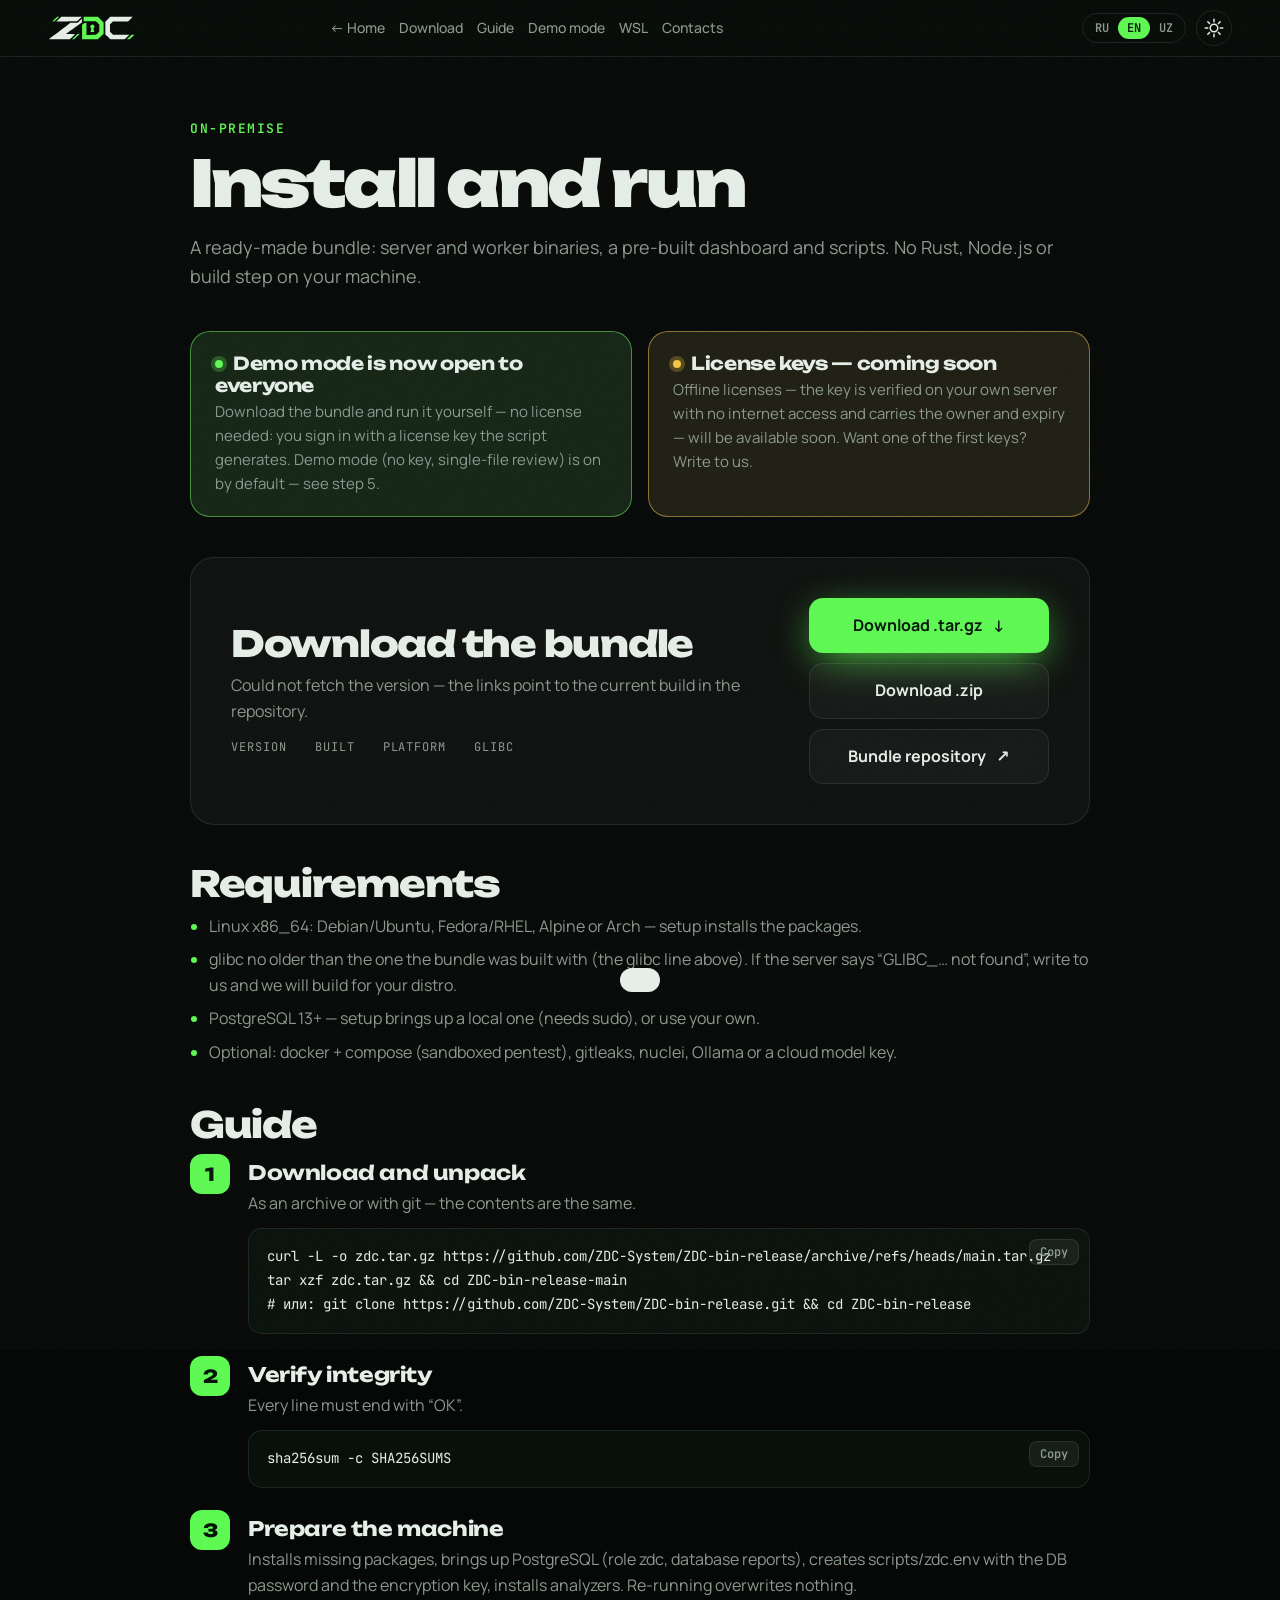
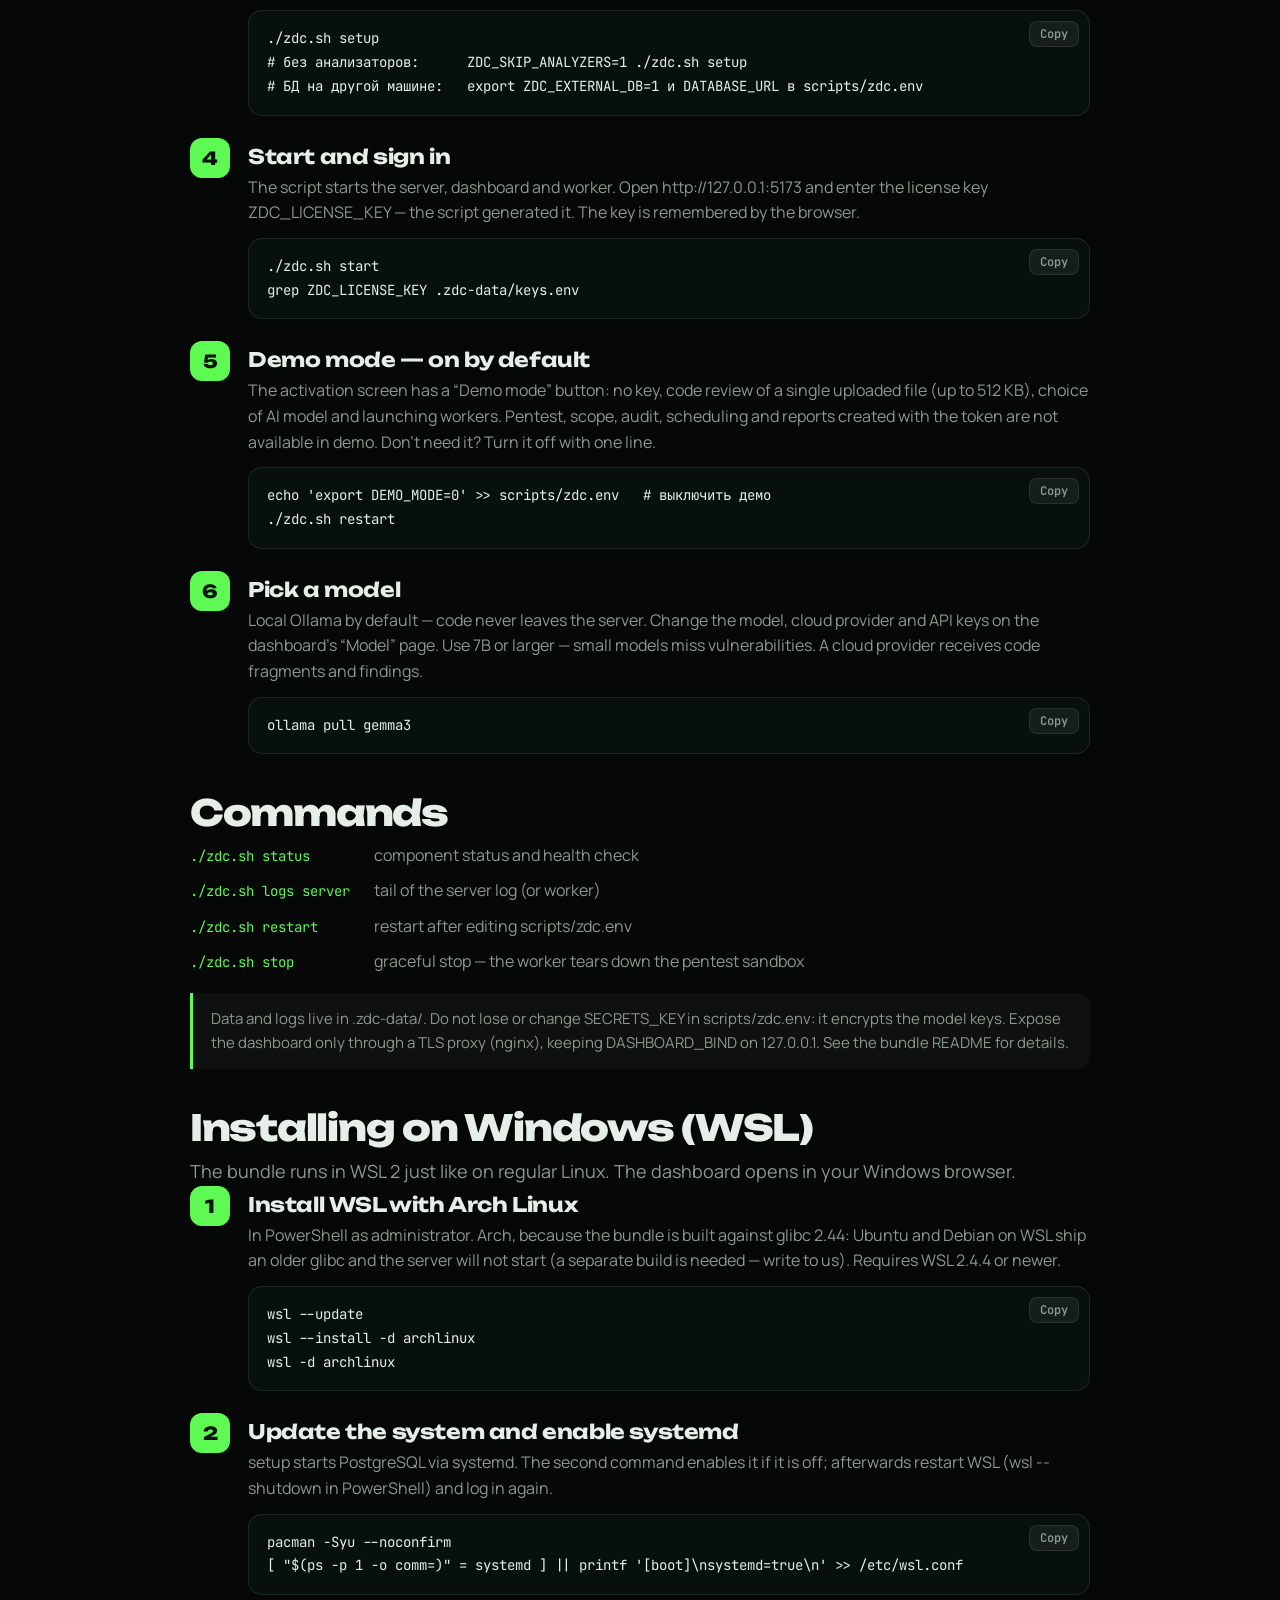
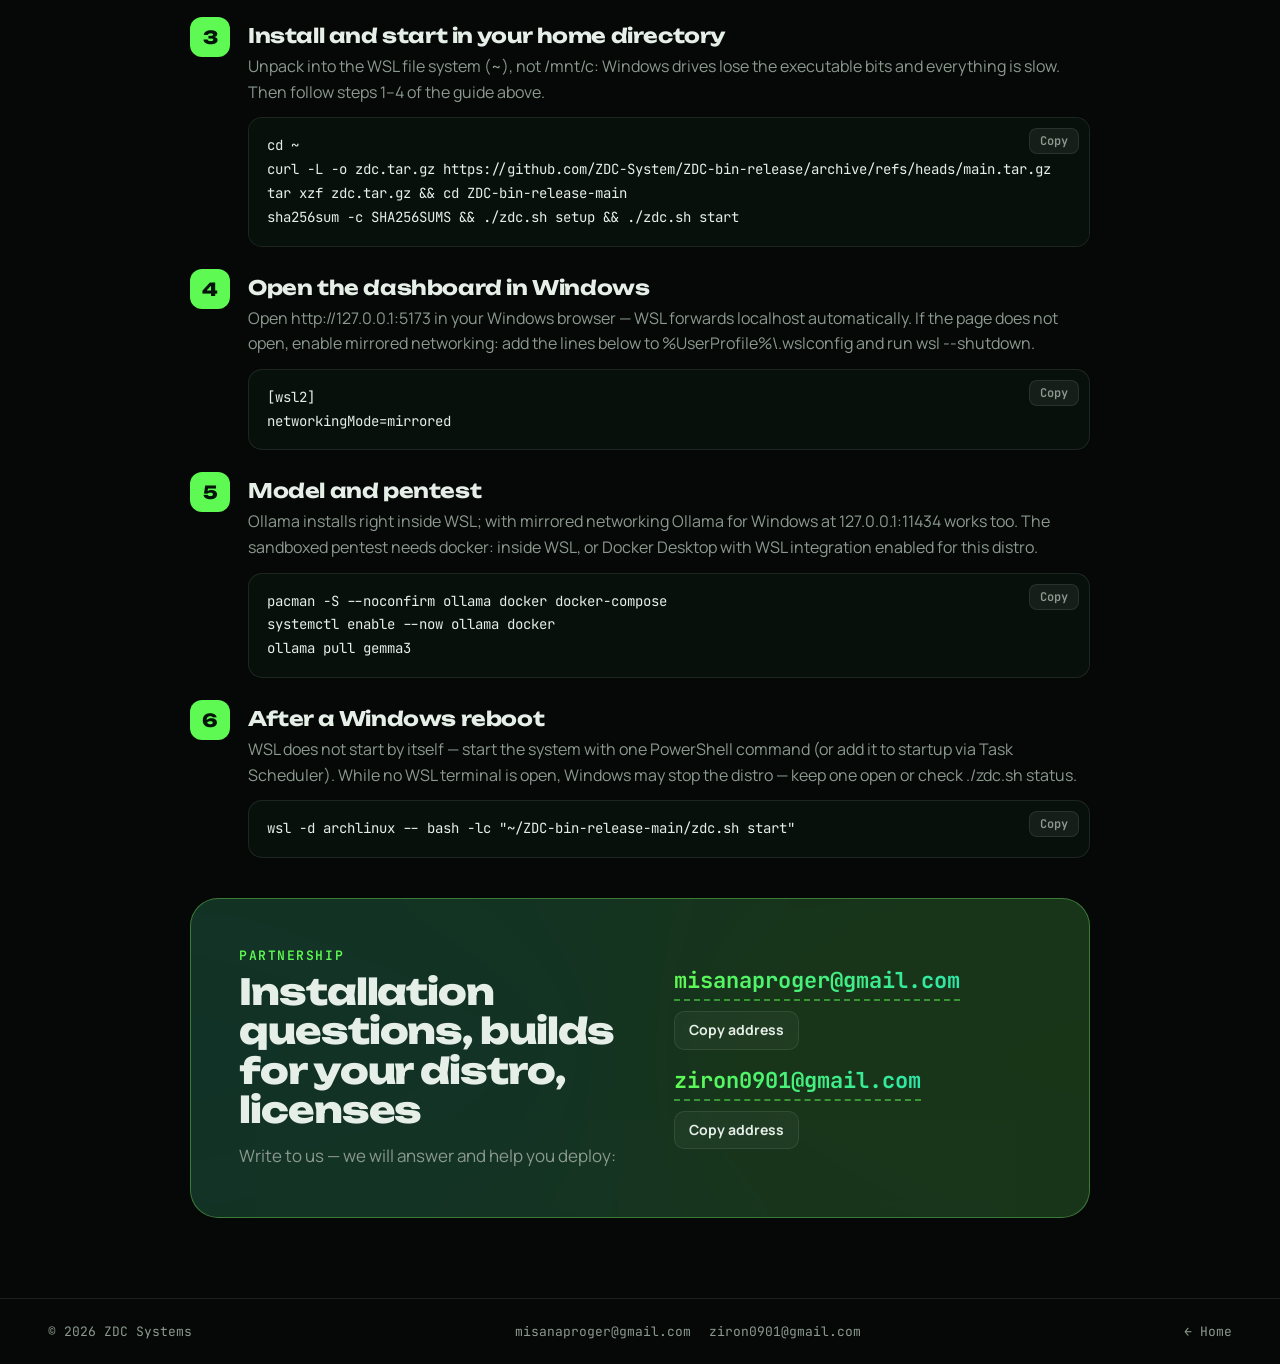
==== commit 74728175: "Установка: вход по лицензионному ключу ZDC_LICENSE_KEY Co-Authored-By: Claude Opus 5.5 <noreply@anth" ====
--- a/install.html
+++ b/install.html
@@ -59,7 +59,7 @@
     <section class="notices big">
       <div class="notice" id="demo-ann">
         <b data-i18n="ann.demo.t">Демо-режим теперь доступен всем</b>
-        <span data-i18n="in.ann.demo">Скачайте комплект и запустите у себя — лицензия не нужна: вход по токену, который скрипт создаёт сам. Демо-режим (вход без ключа, проверка одного файла) включён по умолчанию — см. шаг 5.</span>
+        <span data-i18n="in.ann.demo">Скачайте комплект и запустите у себя — лицензия не нужна: вход по лицензионному ключу, который скрипт создаёт сам. Демо-режим (вход без ключа, проверка одного файла) включён по умолчанию — см. шаг 5.</span>
       </div>
       <div class="notice soon" id="license">
         <b data-i18n="ann.lic.t">Лицензионные ключи — скоро</b>
@@ -122,9 +122,9 @@
         </li>
         <li>
           <h3 data-i18n="in.s4.t">Запустите и войдите</h3>
-          <p data-i18n="in.s4.p">Скрипт поднимает сервер, дашборд и воркер. Откройте http://127.0.0.1:5173 и активируйте дашборд значением API_TOKEN — скрипт создал его сам. Ключ сохраняется в браузере.</p>
+          <p data-i18n="in.s4.p">Скрипт поднимает сервер, дашборд и воркер. Откройте http://127.0.0.1:5173 и введите лицензионный ключ ZDC_LICENSE_KEY — скрипт создал его сам. Ключ сохраняется в браузере.</p>
           <pre class="code"><code>./zdc.sh start
-grep API_TOKEN .zdc-data/tokens.env</code></pre>
+grep ZDC_LICENSE_KEY .zdc-data/keys.env</code></pre>
         </li>
         <li id="demo">
           <h3 data-i18n="in.s5.t">Демо-режим — включён по умолчанию</h3>
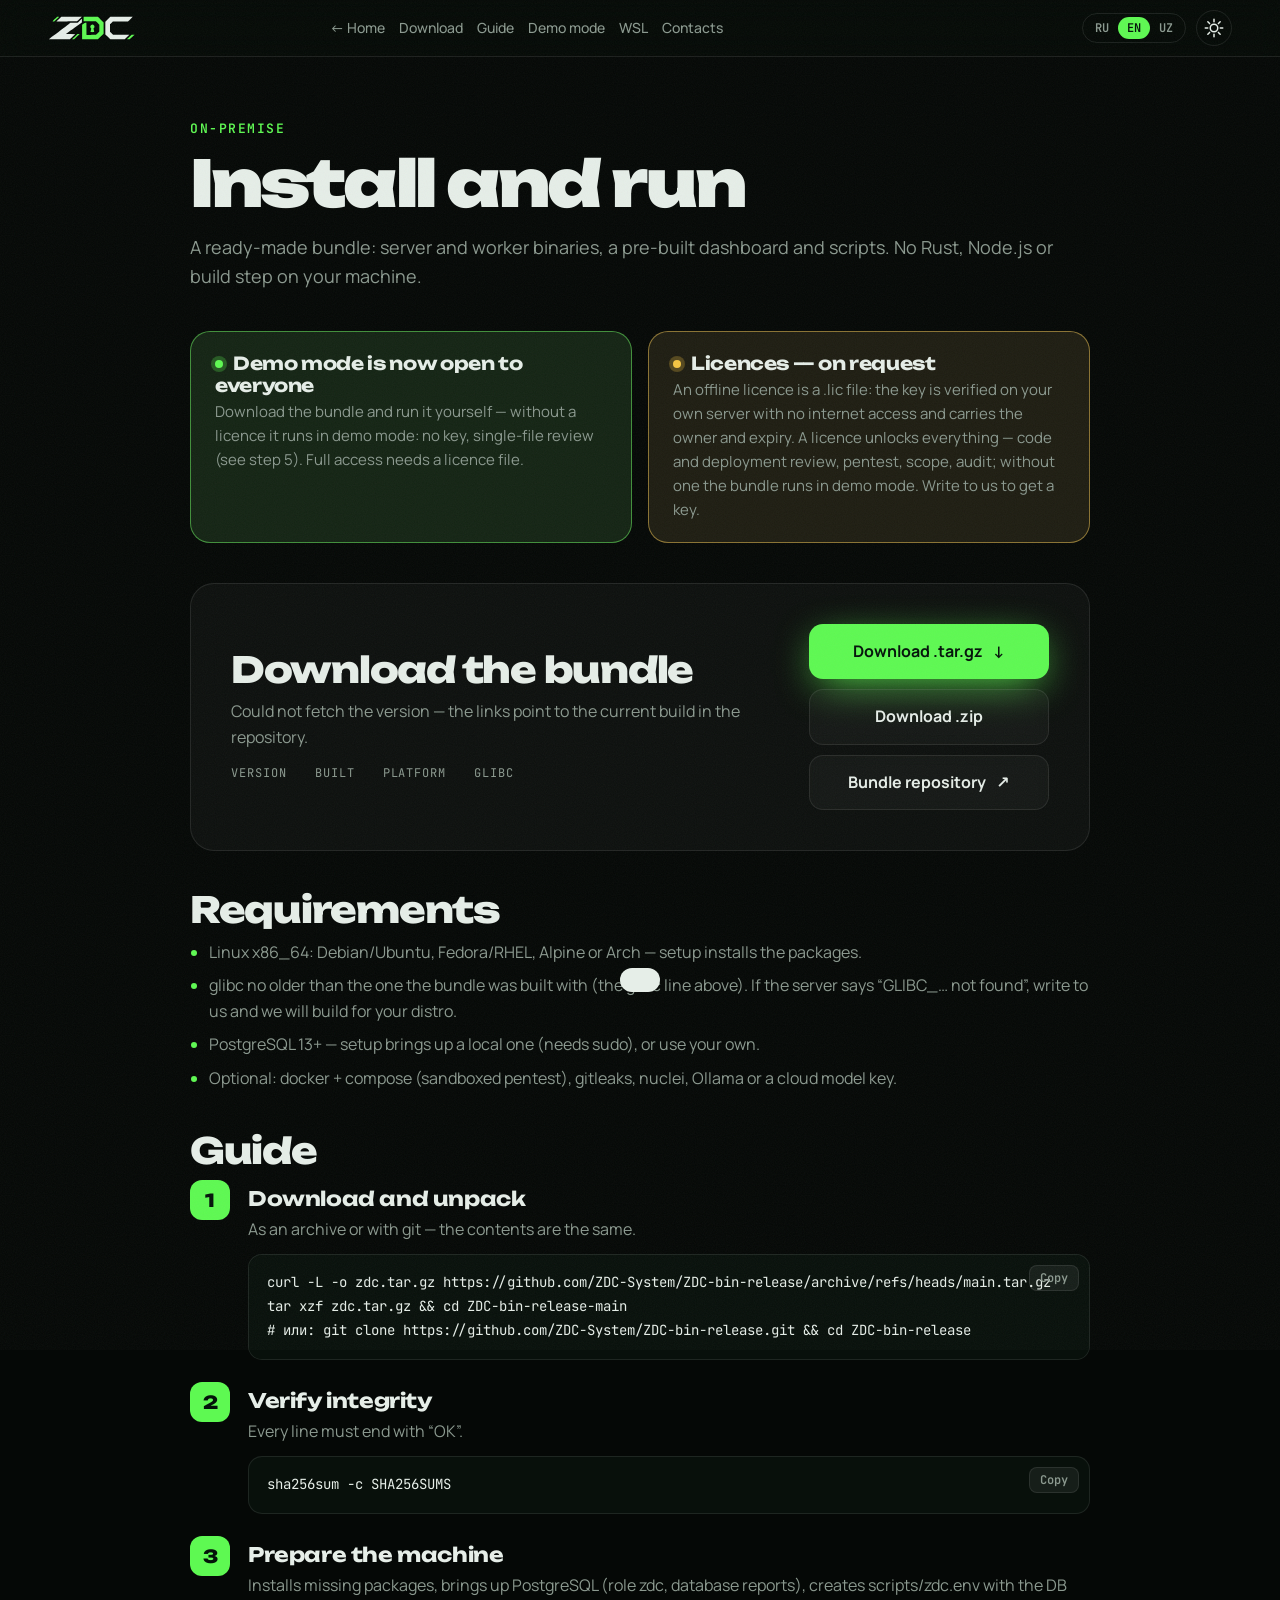
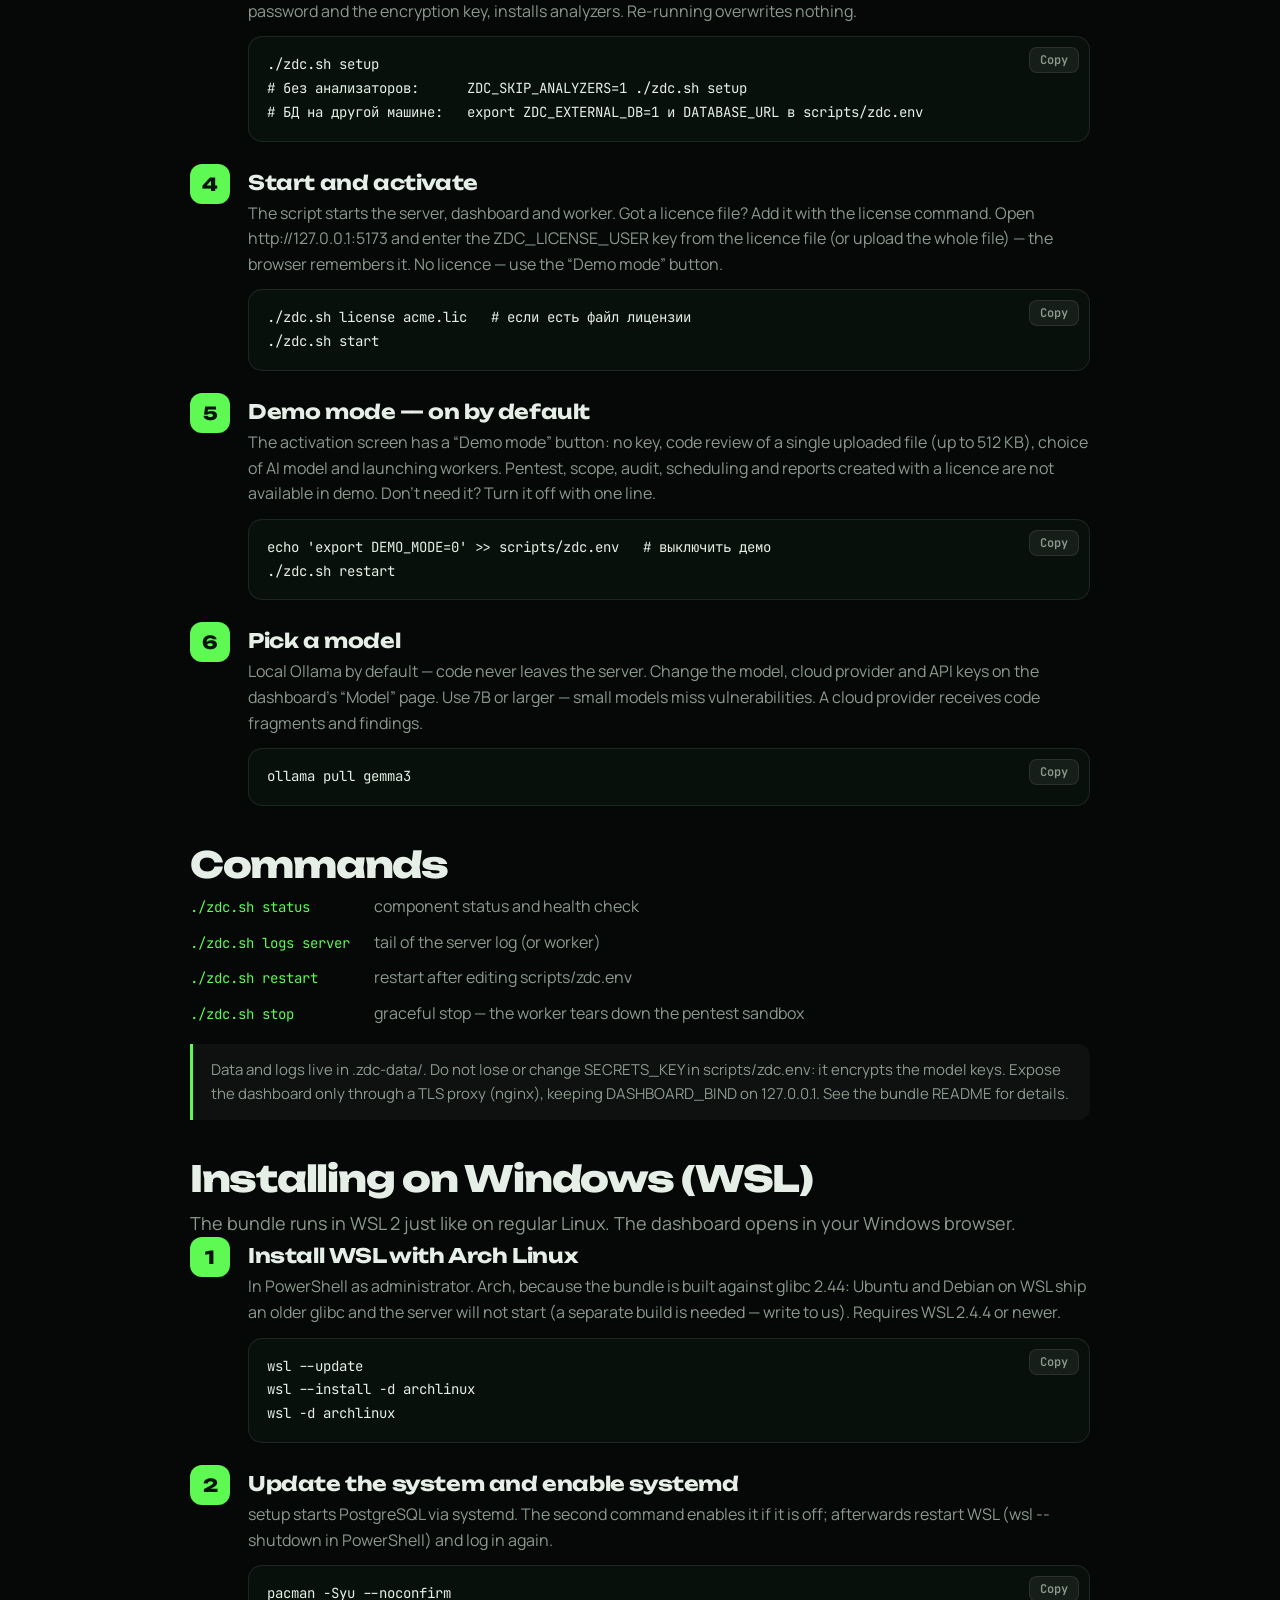
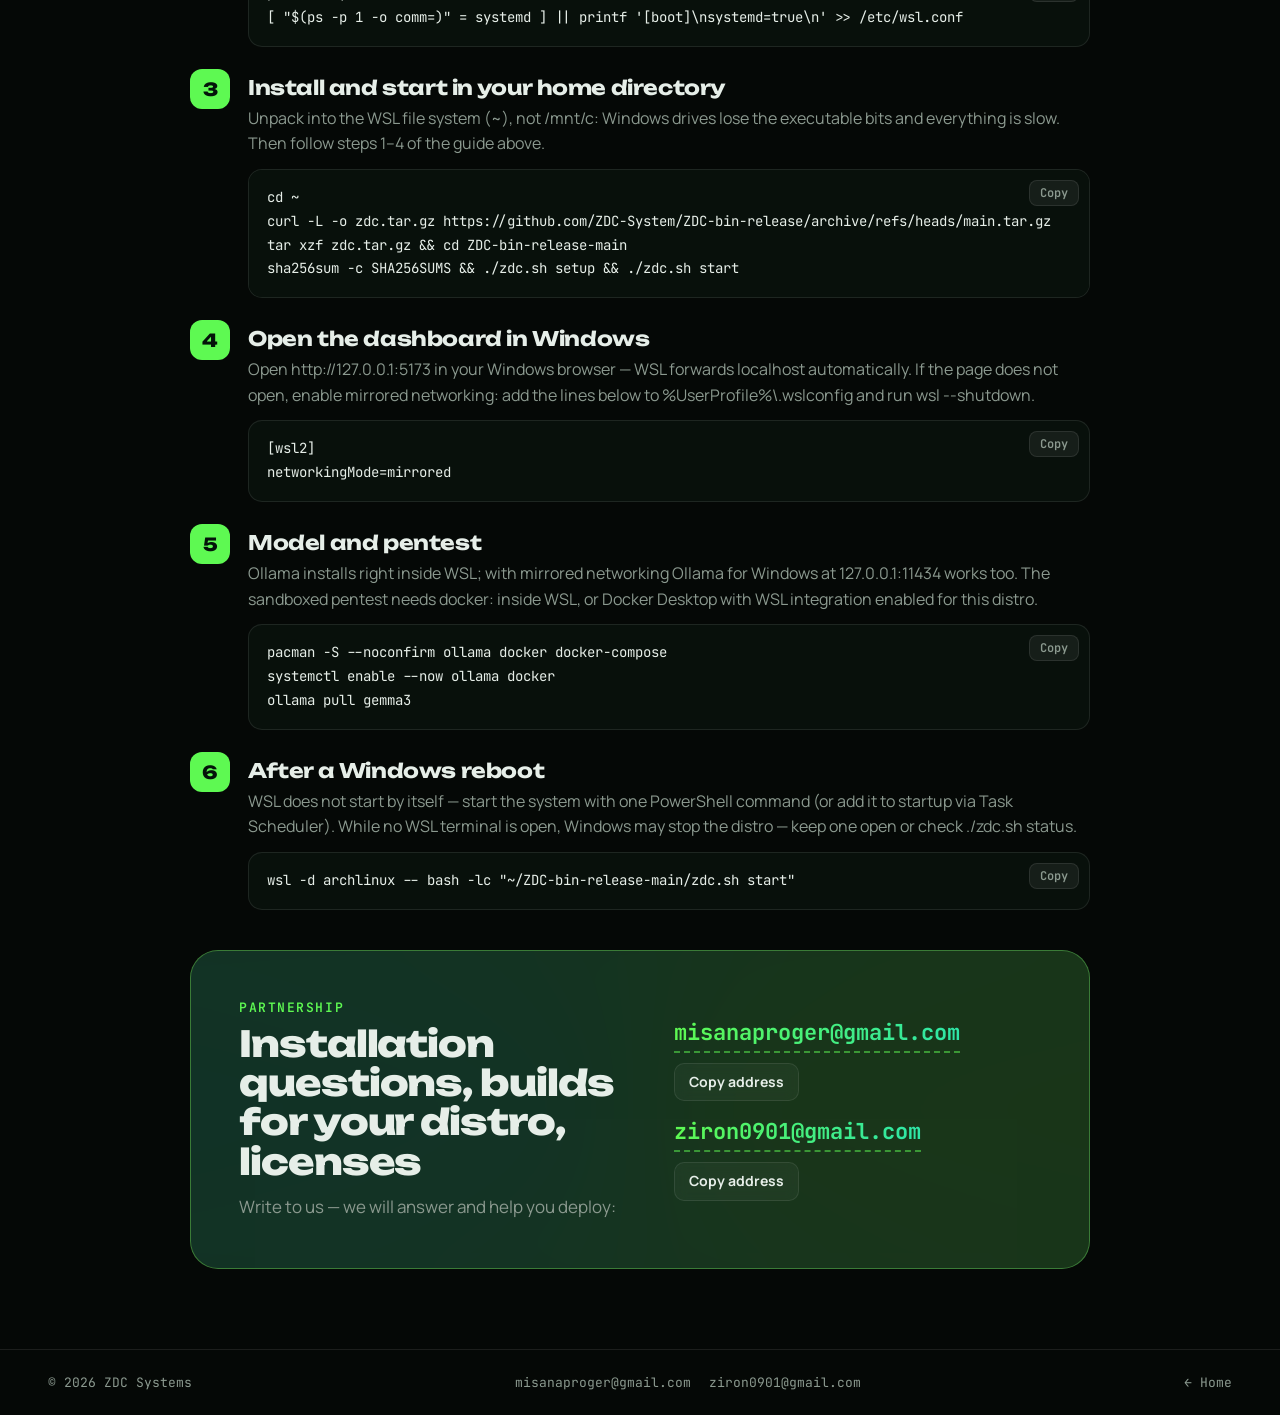
==== commit ddc34847: "12 провайдеров (Qwen), лицензии по запросу, установка с файлом лицензии/демо, хроника 1 ноября Co-Au" ====
--- a/install.html
+++ b/install.html
@@ -59,11 +59,11 @@
     <section class="notices big">
       <div class="notice" id="demo-ann">
         <b data-i18n="ann.demo.t">Демо-режим теперь доступен всем</b>
-        <span data-i18n="in.ann.demo">Скачайте комплект и запустите у себя — лицензия не нужна: вход по лицензионному ключу, который скрипт создаёт сам. Демо-режим (вход без ключа, проверка одного файла) включён по умолчанию — см. шаг 5.</span>
+        <span data-i18n="in.ann.demo">Скачайте комплект и запустите у себя — без лицензии он работает в демо-режиме: вход без ключа, проверка одного файла (см. шаг 5). Полный доступ — с файлом лицензии.</span>
       </div>
       <div class="notice soon" id="license">
-        <b data-i18n="ann.lic.t">Лицензионные ключи — скоро</b>
-        <span data-i18n="in.ann.lic">Офлайн-лицензии — ключ проверяется на вашем сервере без выхода в интернет, в нём записаны владелец и срок — скоро будут доступны. Хотите получить ключ одними из первых — напишите нам.</span>
+        <b data-i18n="ann.lic.t">Лицензии — по запросу</b>
+        <span data-i18n="in.ann.lic">Офлайн-лицензия — файл .lic: ключ проверяется на вашем сервере без выхода в интернет, в нём записаны владелец и срок. Лицензия открывает всё — ревью кода и развёртки, пентест, scope, аудит; без неё комплект работает в демо-режиме. Чтобы получить ключ — напишите нам.</span>
       </div>
     </section>
 
@@ -121,14 +121,14 @@
 # БД на другой машине:   export ZDC_EXTERNAL_DB=1 и DATABASE_URL в scripts/zdc.env</code></pre>
         </li>
         <li>
-          <h3 data-i18n="in.s4.t">Запустите и войдите</h3>
-          <p data-i18n="in.s4.p">Скрипт поднимает сервер, дашборд и воркер. Откройте http://127.0.0.1:5173 и введите лицензионный ключ ZDC_LICENSE_KEY — скрипт создал его сам. Ключ сохраняется в браузере.</p>
-          <pre class="code"><code>./zdc.sh start
-grep ZDC_LICENSE_KEY .zdc-data/keys.env</code></pre>
+          <h3 data-i18n="in.s4.t">Запустите и активируйте</h3>
+          <p data-i18n="in.s4.p">Скрипт поднимает сервер, дашборд и воркер. Есть файл лицензии — подключите его командой license. Откройте http://127.0.0.1:5173 и введите ключ ZDC_LICENSE_USER из файла лицензии (или загрузите файл целиком) — ключ сохраняется в браузере. Без лицензии — кнопка «Демо-режим».</p>
+          <pre class="code"><code>./zdc.sh license acme.lic   # если есть файл лицензии
+./zdc.sh start</code></pre>
         </li>
         <li id="demo">
           <h3 data-i18n="in.s5.t">Демо-режим — включён по умолчанию</h3>
-          <p data-i18n="in.s5.p">На экране активации есть кнопка «Демо-режим»: вход без ключа, ревью кода одного загруженного файла (до 512 КБ), выбор нейросети и запуск воркеров. Пентест, scope, аудит, расписание и отчёты, созданные по токену, в демо недоступны. Не нужен — выключите одной строкой.</p>
+          <p data-i18n="in.s5.p">На экране активации есть кнопка «Демо-режим»: вход без ключа, ревью кода одного загруженного файла (до 512 КБ), выбор нейросети и запуск воркеров. Пентест, scope, аудит, расписание и отчёты, созданные по лицензии, в демо недоступны. Не нужен — выключите одной строкой.</p>
           <pre class="code"><code>echo 'export DEMO_MODE=0' &gt;&gt; scripts/zdc.env   # выключить демо
 ./zdc.sh restart</code></pre>
         </li>
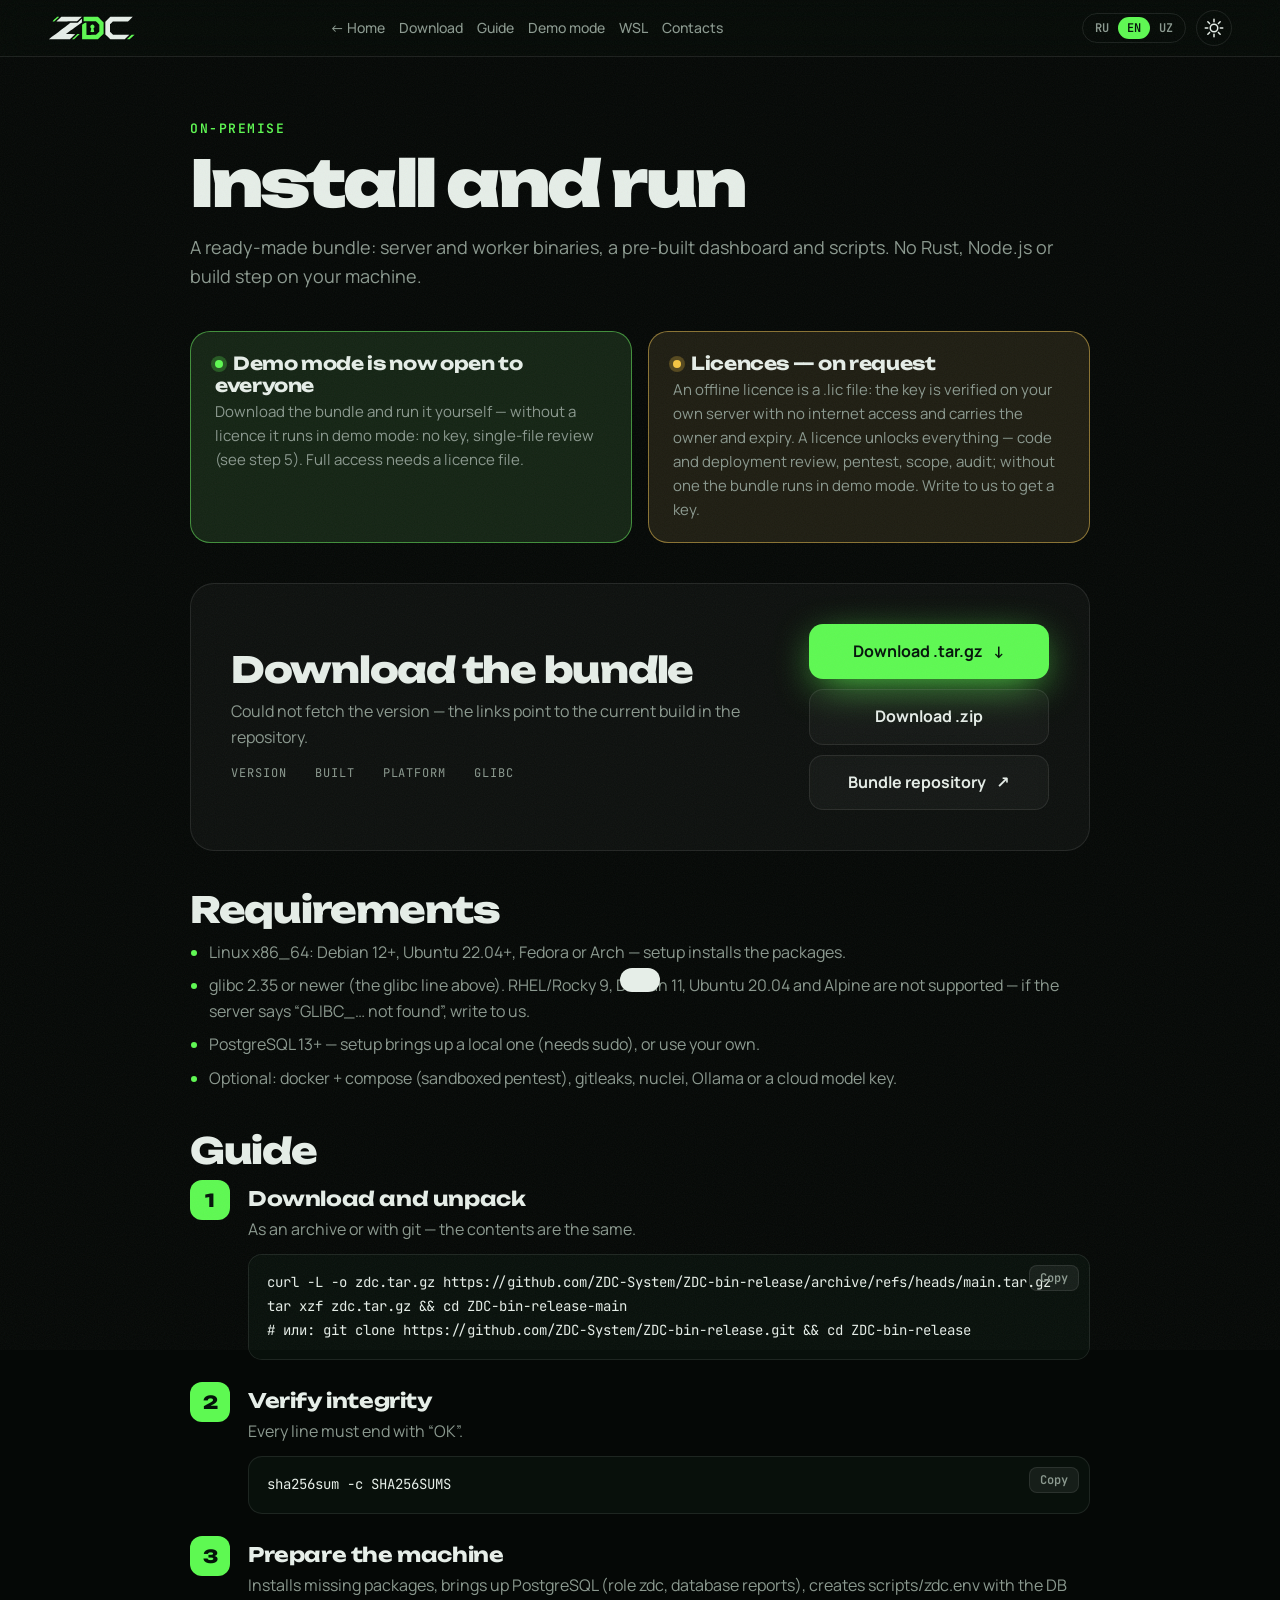
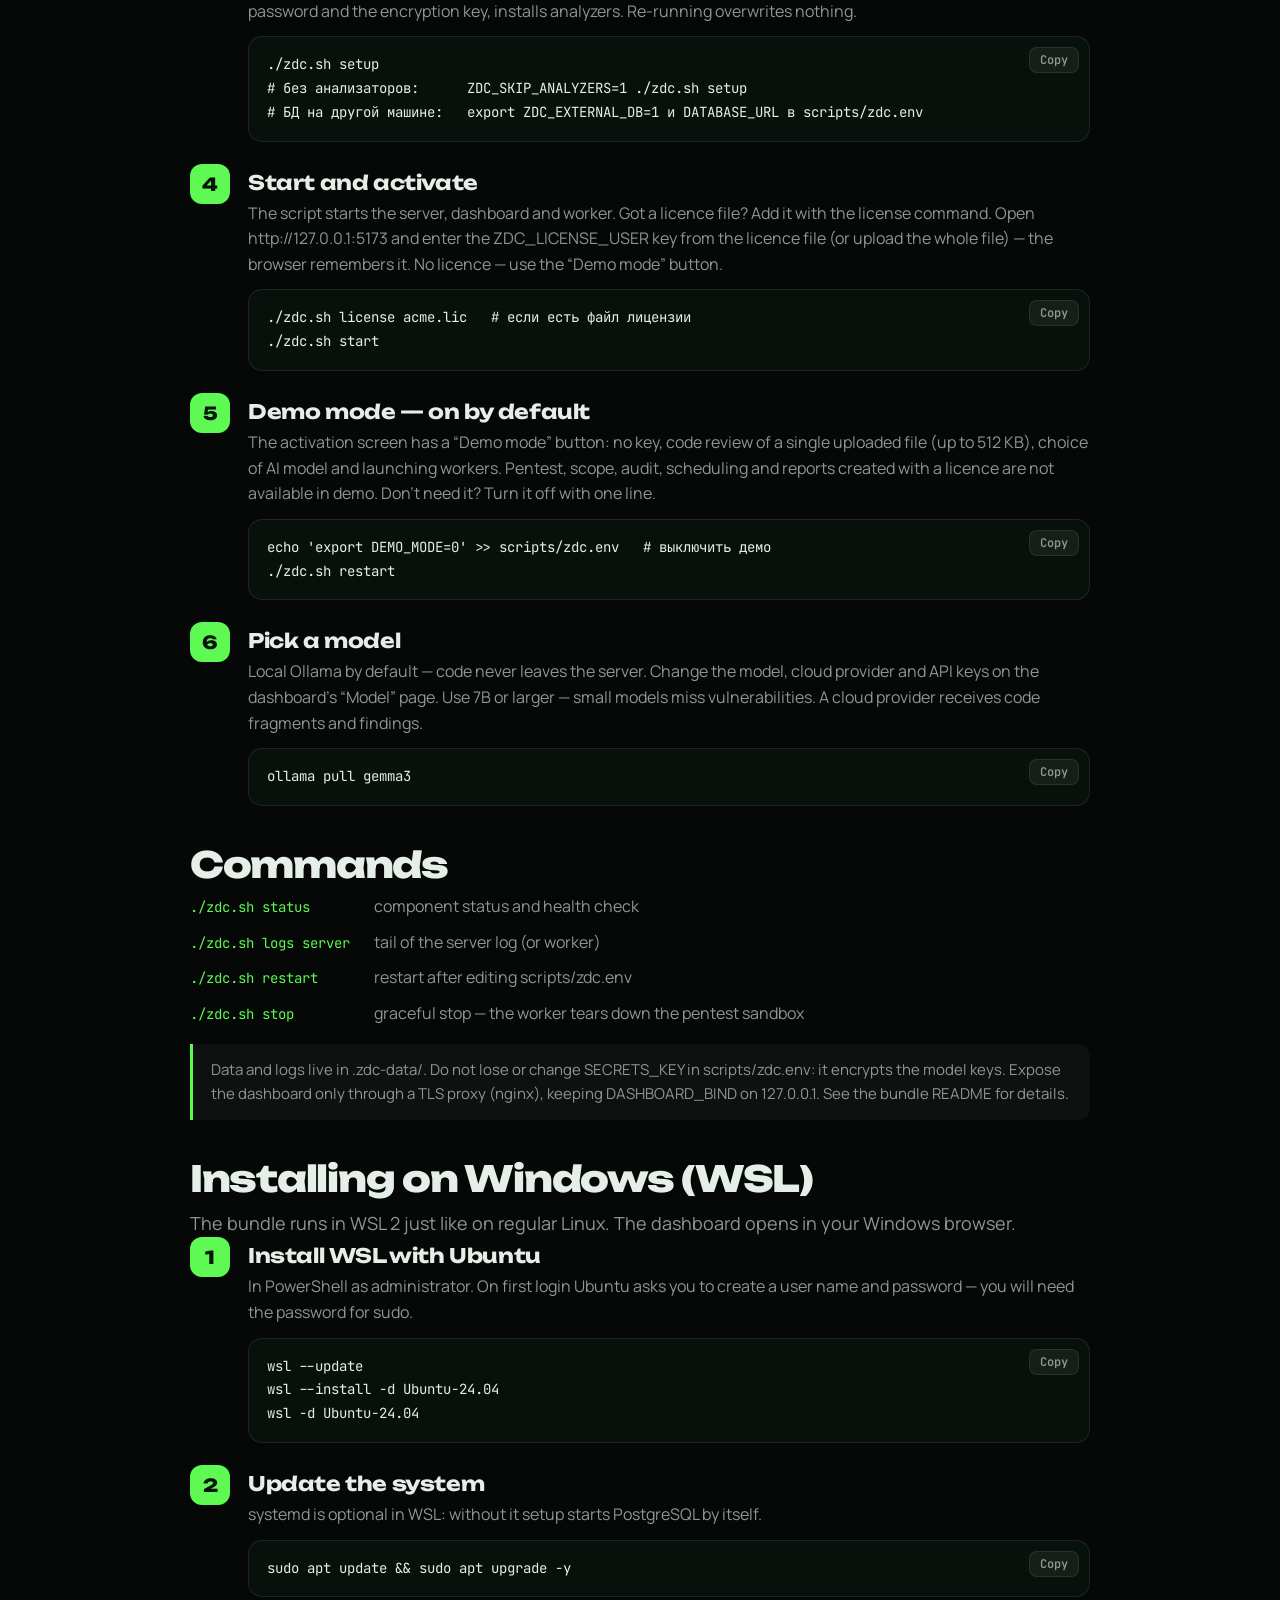
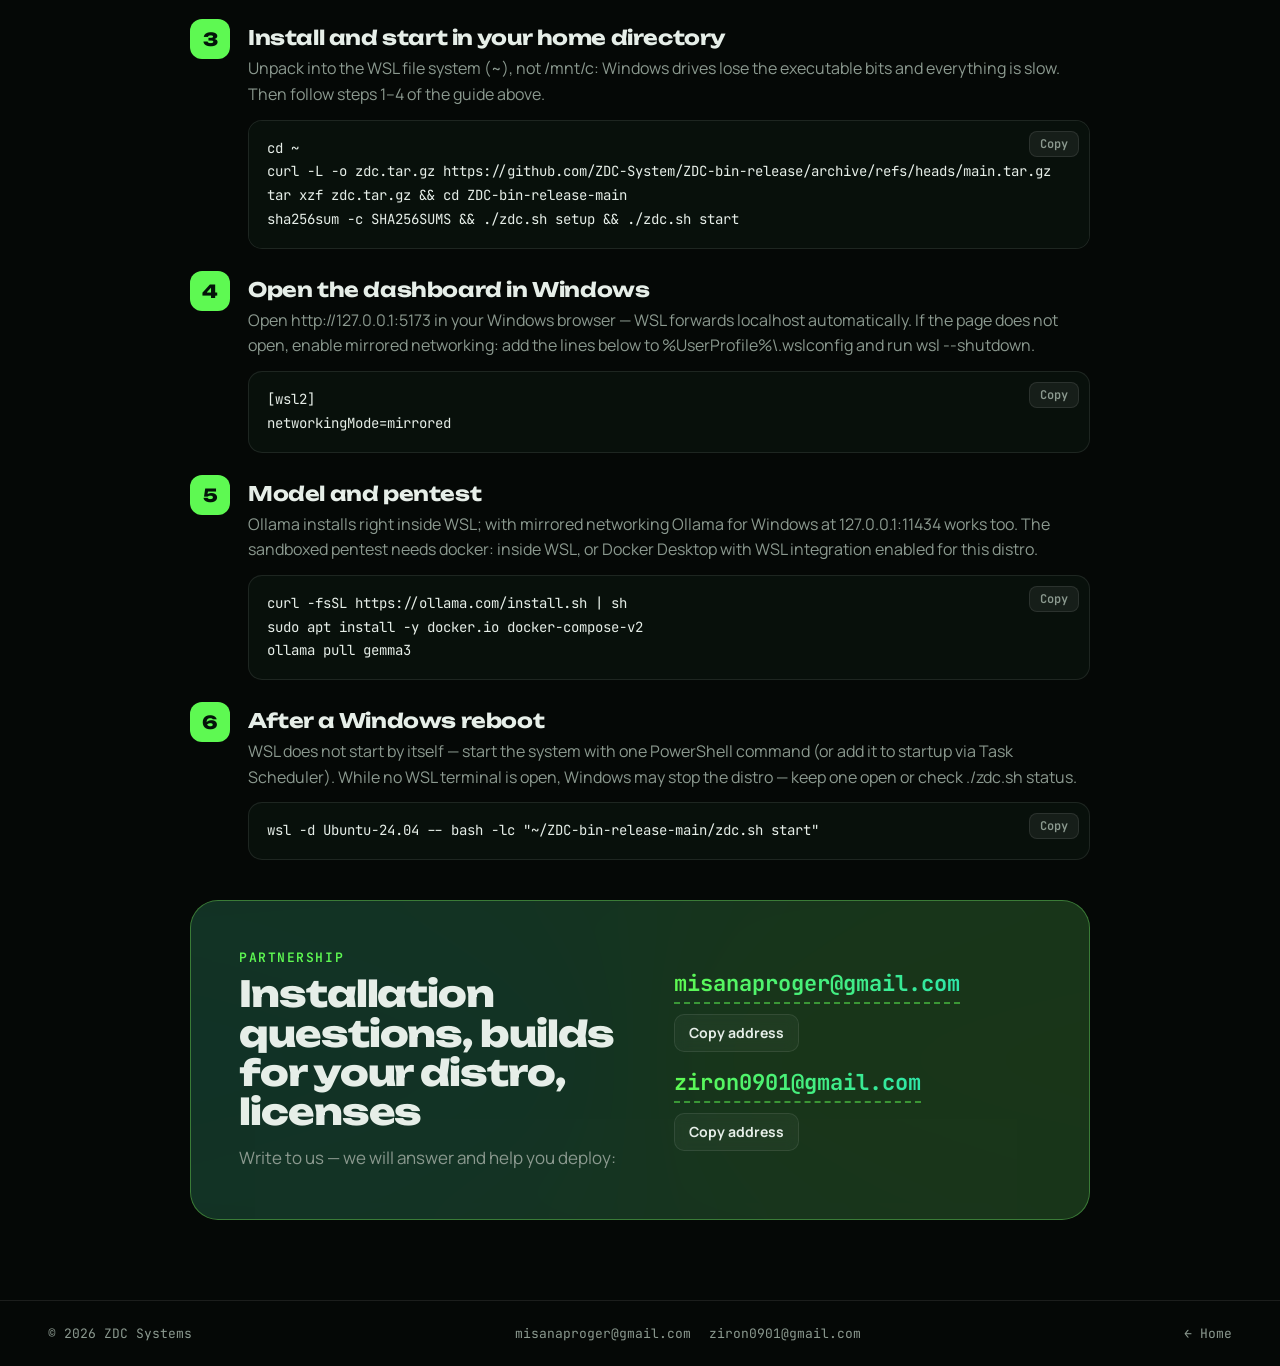
==== commit 85cd3104: "Установка: glibc 2.35+, Debian/Ubuntu; WSL на Ubuntu Co-Authored-By: Claude Opus 5.5 <noreply@anthro" ====
--- a/install.html
+++ b/install.html
@@ -90,8 +90,8 @@
     <section class="doc-block">
       <h2 data-i18n="in.req.title">Что нужно</h2>
       <ul class="req">
-        <li data-i18n="in.req.os">Linux x86_64: Debian/Ubuntu, Fedora/RHEL, Alpine или Arch — пакеты setup ставит сам.</li>
-        <li data-i18n="in.req.glibc">glibc не старше той, на которой собран комплект (строка glibc выше). Если сервер пишет «GLIBC_… not found» — напишите нам, соберём под ваш дистрибутив.</li>
+        <li data-i18n="in.req.os">Linux x86_64: Debian 12+, Ubuntu 22.04+, Fedora или Arch — пакеты setup ставит сам.</li>
+        <li data-i18n="in.req.glibc">glibc 2.35 или новее (строка glibc выше). Не подходят RHEL/Rocky 9, Debian 11, Ubuntu 20.04 и Alpine — если сервер пишет «GLIBC_… not found», напишите нам.</li>
         <li data-i18n="in.req.pg">PostgreSQL 13+ — setup поднимет локальный (нужен sudo) или используйте свой.</li>
         <li data-i18n="in.req.opt">По желанию: docker + compose (пентест в песочнице), gitleaks, nuclei, Ollama или ключ облачной нейросети.</li>
       </ul>
@@ -158,17 +158,16 @@
       <p class="sub" data-i18n="in.wsl.sub">Комплект работает в WSL 2 так же, как на обычном Linux. Дашборд открывается в браузере Windows.</p>
       <ol class="guide">
         <li>
-          <h3 data-i18n="in.w1.t">Поставьте WSL с Arch Linux</h3>
-          <p data-i18n="in.w1.p">В PowerShell от имени администратора. Arch — потому что комплект собран под glibc 2.44: в Ubuntu и Debian из WSL glibc старее, и сервер не запустится (нужна отдельная сборка — напишите нам). Нужен WSL 2.4.4 или новее.</p>
+          <h3 data-i18n="in.w1.t">Поставьте WSL с Ubuntu</h3>
+          <p data-i18n="in.w1.p">В PowerShell от имени администратора. При первом входе Ubuntu попросит придумать имя пользователя и пароль — пароль понадобится для sudo.</p>
           <pre class="code"><code>wsl --update
-wsl --install -d archlinux
-wsl -d archlinux</code></pre>
-        </li>
-        <li>
-          <h3 data-i18n="in.w2.t">Обновите систему и включите systemd</h3>
-          <p data-i18n="in.w2.p">setup запускает PostgreSQL через systemd. Вторая команда включает его, если он выключен; после неё перезапустите WSL (wsl --shutdown в PowerShell) и войдите снова.</p>
-          <pre class="code"><code>pacman -Syu --noconfirm
-[ "$(ps -p 1 -o comm=)" = systemd ] || printf '[boot]\nsystemd=true\n' &gt;&gt; /etc/wsl.conf</code></pre>
+wsl --install -d Ubuntu-24.04
+wsl -d Ubuntu-24.04</code></pre>
+        </li>
+        <li>
+          <h3 data-i18n="in.w2.t">Обновите систему</h3>
+          <p data-i18n="in.w2.p">systemd в WSL не обязателен: без него setup поднимет PostgreSQL сам.</p>
+          <pre class="code"><code>sudo apt update &amp;&amp; sudo apt upgrade -y</code></pre>
         </li>
         <li>
           <h3 data-i18n="in.w3.t">Установите и запустите в домашнем каталоге</h3>
@@ -187,14 +186,14 @@
         <li>
           <h3 data-i18n="in.w5.t">Нейросеть и пентест</h3>
           <p data-i18n="in.w5.p">Ollama ставится прямо в WSL; с зеркальной сетью подойдёт и Ollama для Windows на 127.0.0.1:11434. Для пентеста в песочнице нужен docker: в WSL или Docker Desktop с интеграцией WSL для этого дистрибутива.</p>
-          <pre class="code"><code>pacman -S --noconfirm ollama docker docker-compose
-systemctl enable --now ollama docker
+          <pre class="code"><code>curl -fsSL https://ollama.com/install.sh | sh
+sudo apt install -y docker.io docker-compose-v2
 ollama pull gemma3</code></pre>
         </li>
         <li>
           <h3 data-i18n="in.w6.t">После перезагрузки Windows</h3>
           <p data-i18n="in.w6.p">WSL не стартует сам — запустите систему одной командой из PowerShell (или добавьте её в автозагрузку через Планировщик заданий). Пока терминал WSL закрыт, Windows может остановить дистрибутив — держите его открытым или проверяйте ./zdc.sh status.</p>
-          <pre class="code"><code>wsl -d archlinux -- bash -lc "~/ZDC-bin-release-main/zdc.sh start"</code></pre>
+          <pre class="code"><code>wsl -d Ubuntu-24.04 -- bash -lc "~/ZDC-bin-release-main/zdc.sh start"</code></pre>
         </li>
       </ol>
     </section>
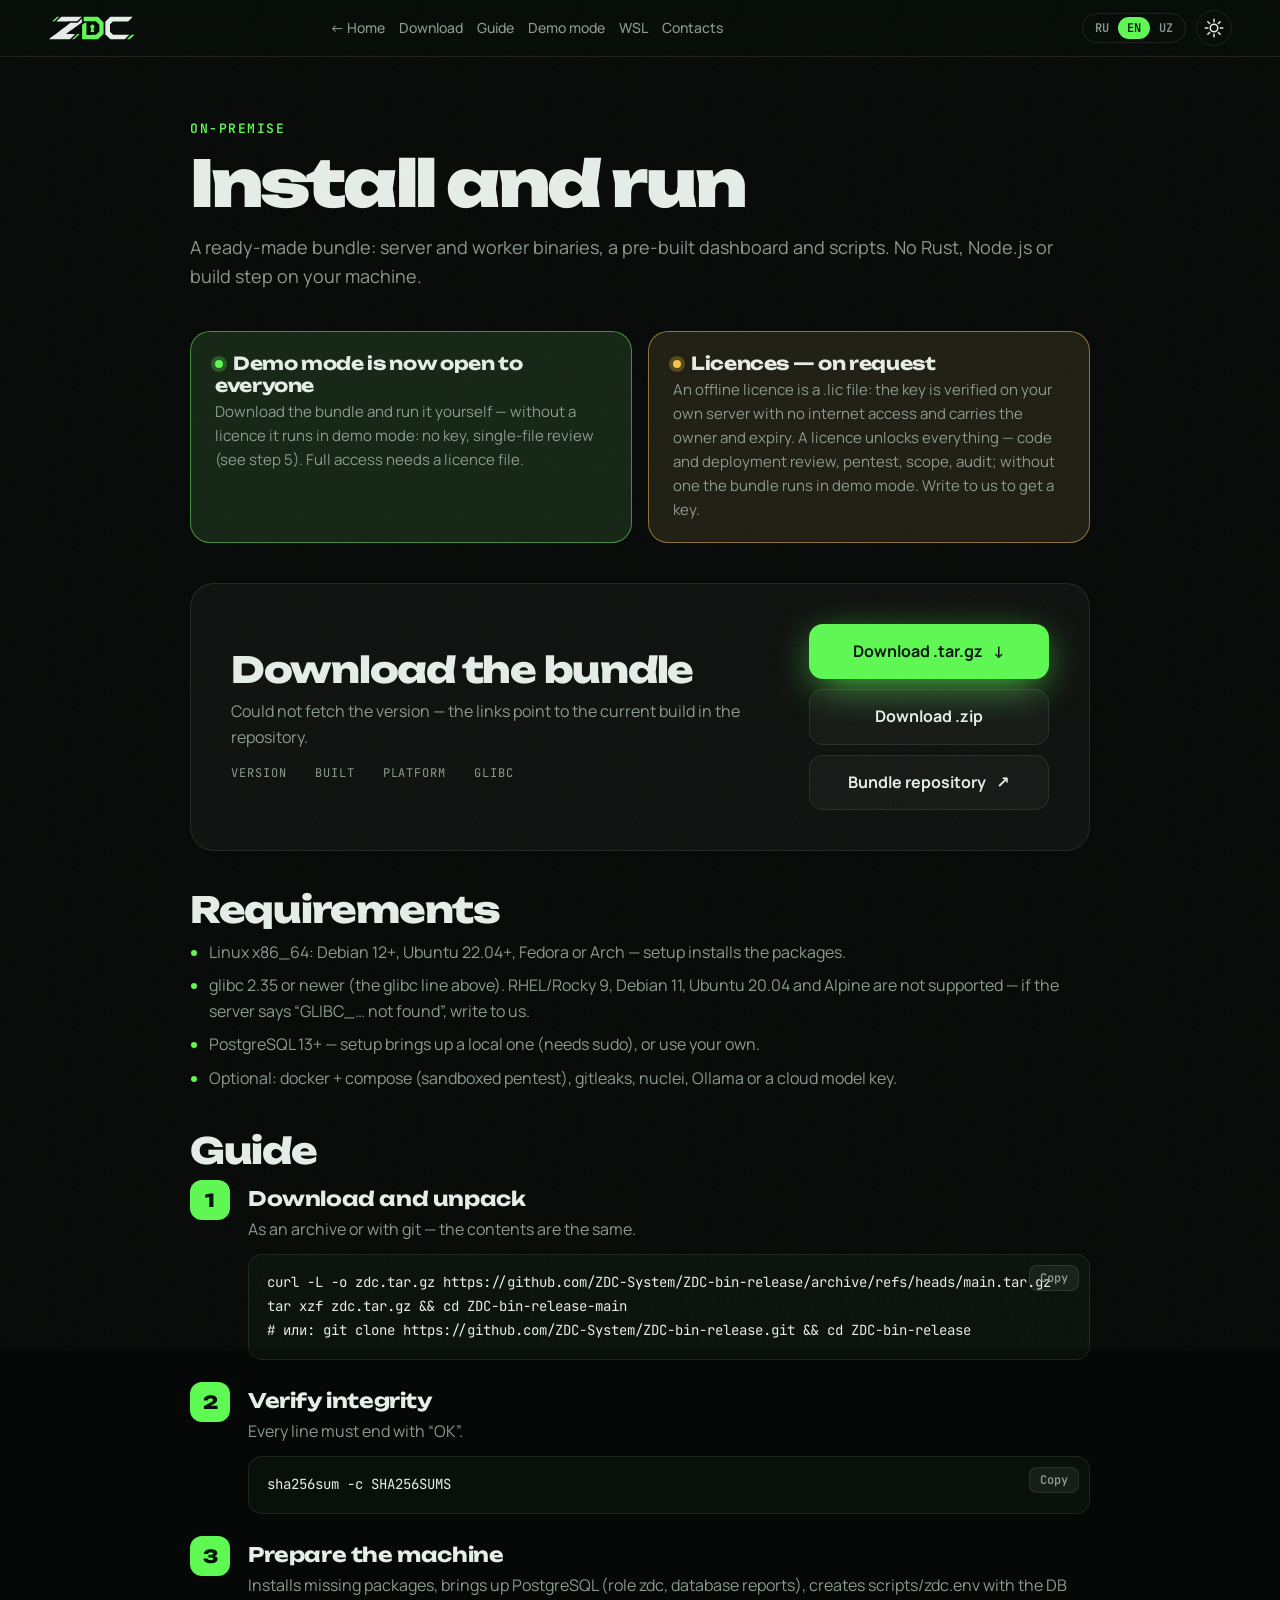
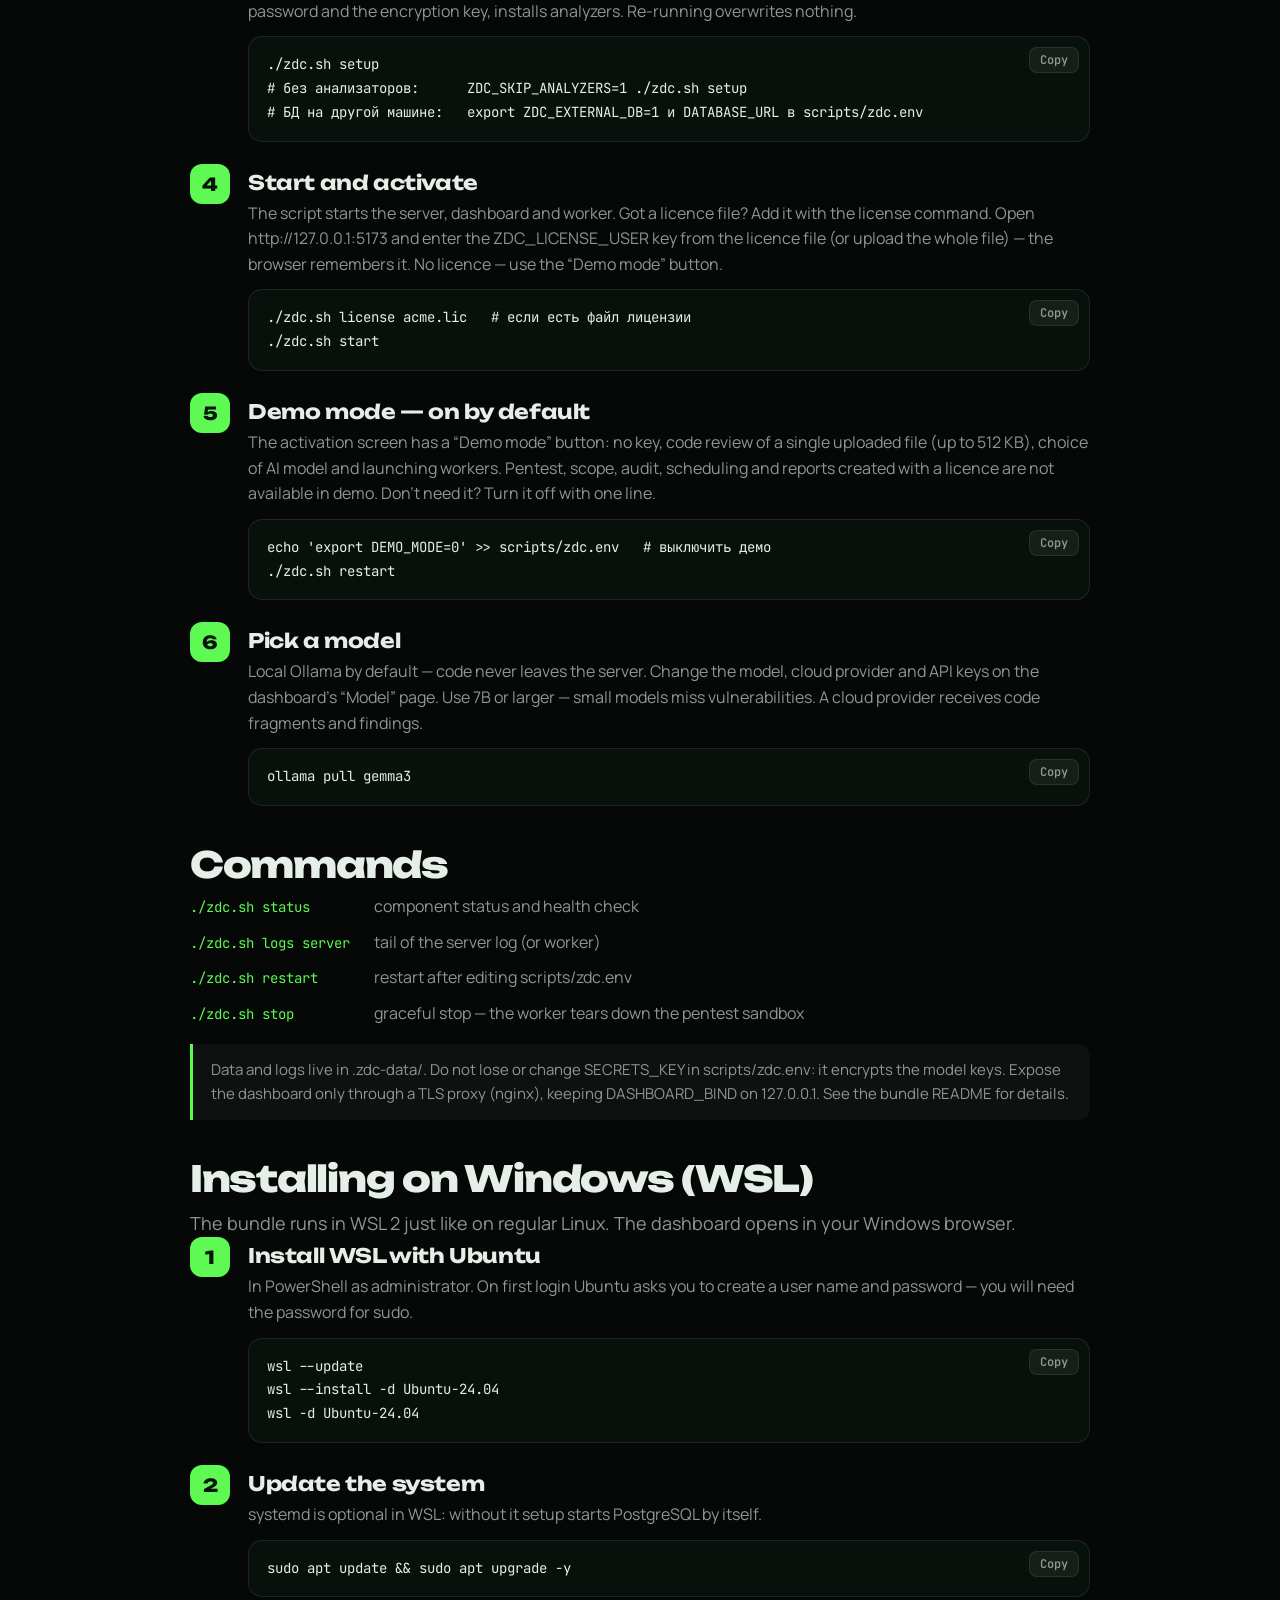
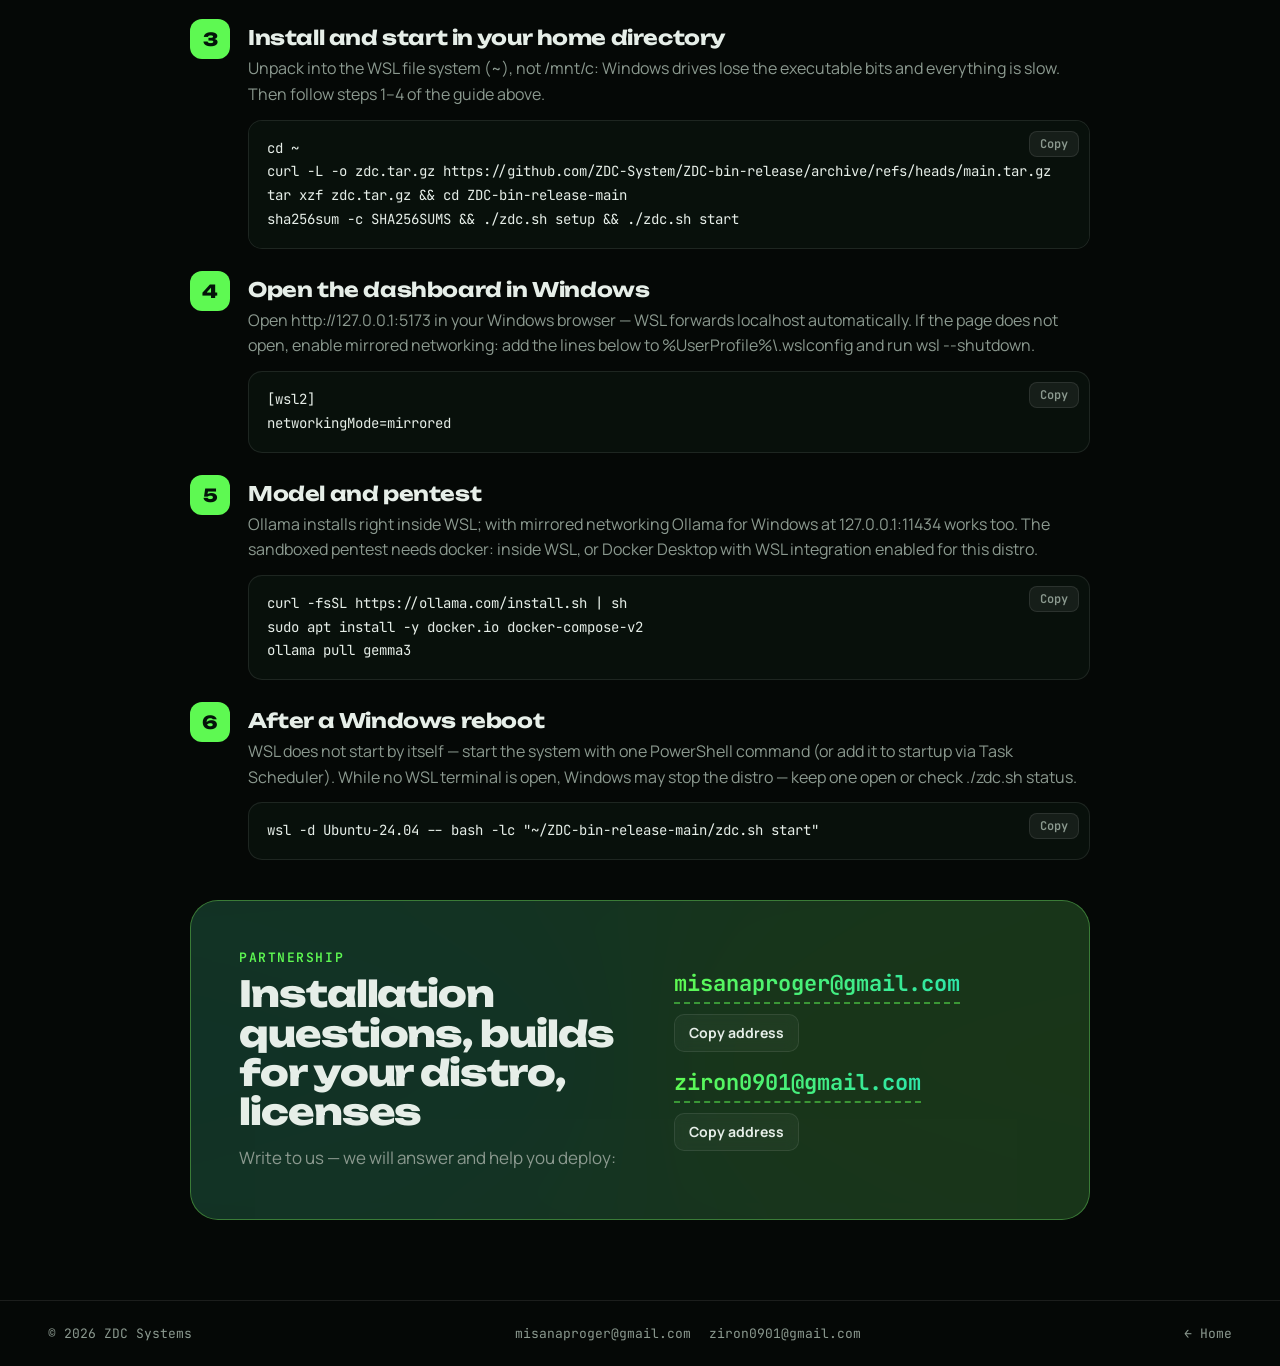
==== commit 19c171e7: "Версия в адресах style.css/i18n.js/app.js: сброс кэша браузера после выкладки Co-Authored-By: Claude" ====
--- a/install.html
+++ b/install.html
@@ -14,7 +14,7 @@
   <link rel="preconnect" href="https://fonts.googleapis.com" />
   <link rel="preconnect" href="https://fonts.gstatic.com" crossorigin />
   <link href="https://fonts.googleapis.com/css2?family=JetBrains+Mono:wght@400;600;800&family=Manrope:wght@400;500;700;800&family=Unbounded:wght@500;700;900&display=swap" rel="stylesheet" />
-  <link rel="stylesheet" href="style.css" />
+  <link rel="stylesheet" href="style.css?v=20261102" />
   <script>
     // Тема до первой отрисовки — без вспышки.
     try {
@@ -225,7 +225,7 @@
   </footer>
 
   <div class="toast" id="toast" role="status"></div>
-  <script src="i18n.js"></script>
+  <script src="i18n.js?v=20261102"></script>
   <script src="install.js"></script>
 </body>
 </html>
--- a/style.css
+++ b/style.css
@@ -135,7 +135,7 @@
 
 /* ============ Hero ============ */
 .hero { position: relative; min-height: 100svh; display: grid; align-items: center; padding: 110px clamp(16px, 5vw, 64px) 80px; overflow: hidden; }
-#codefield { position: absolute; inset: 0; width: 100%; height: 100%; z-index: 0; opacity: .75;
+.codefield { position: absolute; inset: 0; width: 100%; height: 100%; z-index: 0; opacity: .75;
   mask-image: radial-gradient(ellipse 90% 80% at 50% 45%, #000 30%, transparent 90%); }
 /* Затемнение под текстом, чтобы код на фоне не спорил с заголовком */
 .hero::before { content: ""; position: absolute; inset: 0; z-index: 1; pointer-events: none;
@@ -168,7 +168,7 @@
 .term-bar i:nth-child(2) { background: var(--med); }
 .term-bar i:nth-child(3) { background: var(--c2); }
 .term-bar span { margin-left: 8px; }
-#term { margin: 0; padding: 16px 18px; height: 380px; overflow: hidden; font-size: 12.5px; line-height: 1.75; white-space: pre-wrap; }
+.term-log { margin: 0; padding: 16px 18px; height: 380px; overflow: hidden; font-size: 12.5px; line-height: 1.75; white-space: pre-wrap; }
 .tl { display: flex; gap: 8px; animation: rise .25s ease-out; }
 .tl .ts { color: var(--mut); opacity: .7; flex: none; }
 .tl .lv { flex: none; font-weight: 800; color: var(--c1); }
@@ -515,6 +515,7 @@
 
 .toast { position: fixed; left: 50%; bottom: 28px; z-index: 200; translate: -50% 120px; padding: 12px 20px; border-radius: 14px; background: var(--fg); color: var(--bg); font-weight: 700; transition: translate .4s cubic-bezier(.3, 1.4, .5, 1); }
 .toast.show { translate: -50% 0; }
+.toast:not(.show) { visibility: hidden; transition: translate .4s, visibility 0s .4s; }
 
 /* ============ Развитие проекта ============ */
 .hist-filter { display: flex; flex-wrap: wrap; gap: 6px; margin-bottom: 36px; }
@@ -543,7 +544,7 @@
 .ev-shot:hover { transform: scale(1.025) rotate(-.4deg); border-color: var(--c1); }
 .ev-shot img { width: 100%; aspect-ratio: 1.6; object-fit: cover; object-position: top; transform: scale(1.32); transform-origin: top center; }
 .ev-shot.mobile { justify-self: center; width: min(260px, 70%); border-radius: 26px; }
-.ev-shot.mobile img { aspect-ratio: auto; transform: none; }
+.ev-shot.mobile img { aspect-ratio: 560 / 1212; transform: none; } /* место под снимок до загрузки — иначе якоря промахиваются */
 .ev-shot span { position: absolute; left: 10px; bottom: 10px; padding: 4px 10px; border-radius: 8px; font: 600 12px var(--mono); background: var(--glass); backdrop-filter: blur(8px); }
 
 .lightbox[hidden] { display: none; }
@@ -576,7 +577,7 @@
   .links { display: none; }
   .hero-inner, .sandbox, .orbit-wrap { grid-template-columns: 1fr; }
   .term { transform: none; }
-  #term { height: 300px; }
+  .term-log { height: 300px; }
   .lab { grid-template-columns: 1fr; }
   .cards { grid-template-columns: 1fr; }
   .facts { grid-template-columns: 1fr 1fr; }
@@ -607,7 +608,7 @@
   #code { font-size: 12px; }
   .pchip { font-size: 10px; padding: 4px 8px; }
   .ring.r2 .slot { --R: calc(var(--ow, 260px) * .43); }
-  #codefield { opacity: .35; }
+  .codefield { opacity: .35; }
   .hero::before { background: color-mix(in srgb, var(--bg) 55%, transparent); }
 }
 
@@ -616,3 +617,95 @@
   .section:not(.in) > *, .finale:not(.in) > * { opacity: 1; transform: none; }
   html { scroll-behavior: auto; }
 }
+
+/* ---------------------------------------------------------------- анонс облачной версии */
+.links a.nav-soon { color: var(--fg); }
+.links a.nav-soon::after { content: ""; display: inline-block; width: 6px; height: 6px; margin-left: 6px; border-radius: 50%; vertical-align: 2px;
+  background: var(--med); box-shadow: 0 0 0 3px color-mix(in srgb, var(--med) 25%, transparent); }
+.hero-ann { display: inline-flex; align-items: center; gap: 10px; max-width: 100%; margin: 0 0 14px; padding: 6px 14px 6px 6px; border-radius: 99px;
+  border: 1px solid color-mix(in srgb, var(--med) 45%, var(--line)); background: color-mix(in srgb, var(--med) 8%, var(--glass)); backdrop-filter: blur(8px);
+  color: var(--fg); text-decoration: none; font-size: 14px; transition: border-color .2s; }
+.hero-ann:hover { border-color: var(--med); }
+.hero-ann b { flex: none; padding: 2px 10px; border-radius: 99px; background: var(--med); color: #1b1300; font: 700 11px var(--mono); text-transform: uppercase; letter-spacing: .08em; }
+.hero-ann span { min-width: 0; }
+.hero-ann i { font-style: normal; color: var(--med); transition: transform .25s; }
+.hero-ann:hover i { transform: translateX(4px); }
+.hero-copy { display: flex; flex-direction: column; align-items: flex-start; }
+.soon-tag { display: inline-block; vertical-align: middle; padding: 4px 12px; border-radius: 99px; background: var(--med); color: #1b1300;
+  font: 700 13px var(--mono); text-transform: uppercase; letter-spacing: .1em; transform: translateY(-.35em); }
+.cloud { display: grid; grid-template-columns: .9fr 1.1fr; gap: clamp(24px, 4vw, 56px); align-items: start; }
+.cloud-feats { list-style: none; margin: 0; padding: 0; display: grid; gap: 14px; }
+.cloud-feats li { display: grid; gap: 4px; padding: 18px 20px; border: 1px solid var(--line); border-radius: var(--r); background: var(--panel); }
+.cloud-feats b { font: 700 17px var(--display); letter-spacing: -.02em; }
+.cloud-feats b::before { content: "→ "; color: var(--c1); }
+.cloud-feats span { color: var(--mut); font-size: 15px; }
+.cloud-shot .tabs { margin-bottom: 12px; }
+.cloud-shot .b-view { aspect-ratio: 2.1; }
+#cloud-img { display: block; width: 100%; height: 100%; object-fit: cover; object-position: top; cursor: zoom-in; }
+.cloud-note { margin: 28px 0 0; padding: 14px 18px; border-left: 3px solid var(--med); border-radius: 8px; background: color-mix(in srgb, var(--med) 7%, var(--panel)); color: var(--mut); font-size: 15px; }
+.cloud-cta { display: flex; align-items: center; gap: 16px 20px; flex-wrap: wrap; margin-top: 24px; }
+.muted-s { color: var(--mut); font-size: 15px; }
+@media (max-width: 900px) {
+  .cloud { grid-template-columns: 1fr; }
+  .hero-ann { font-size: 13px; }
+}
+
+/* ---------------------------------------------------------------- стартовая страница */
+/* Пока открыта стартовая — остальной лендинг скрыт (класс ставит inline-скрипт в <head>). */
+.intro { display: none; }
+.on-intro .intro { display: flex; }
+.on-intro .top, .on-intro main, .on-intro .foot { display: none; }
+.intro { position: relative; min-height: 100svh; flex-direction: column; justify-content: center; gap: clamp(32px, 6vh, 64px);
+  padding: clamp(40px, 8vh, 96px) clamp(16px, 5vw, 64px) clamp(32px, 6vh, 64px); overflow: hidden; }
+.intro .codefield { opacity: .6; }
+.intro::before { content: ""; position: absolute; inset: 0; z-index: 1; pointer-events: none;
+  background: radial-gradient(ellipse 55% 70% at 24% 45%, var(--bg) 20%, color-mix(in srgb, var(--bg) 70%, transparent) 55%, transparent 85%); }
+/* Зелёное свечение снизу, как на макете */
+.intro-glow { position: absolute; inset: auto 0 0; height: 55%; z-index: 1; pointer-events: none;
+  background:
+    radial-gradient(ellipse 35% 60% at 0% 100%, color-mix(in srgb, var(--c1) 28%, transparent), transparent 70%),
+    radial-gradient(ellipse 35% 60% at 100% 100%, color-mix(in srgb, var(--c1) 22%, transparent), transparent 70%); }
+:root[data-theme='light'] .intro-glow { opacity: .55; }
+.intro-inner { position: relative; z-index: 2; display: grid; grid-template-columns: 1.1fr .9fr; gap: clamp(24px, 4vw, 64px);
+  align-items: center; max-width: 1320px; margin: 0 auto; width: 100%; }
+.intro-copy { display: flex; flex-direction: column; align-items: flex-start; }
+.intro-badge { display: inline-flex; align-items: center; gap: 10px; margin: 0 0 22px; padding: 7px 16px 7px 12px; border-radius: 99px;
+  border: 1px solid color-mix(in srgb, var(--c1) 35%, var(--line)); background: var(--glass); backdrop-filter: blur(8px); font-size: 14px; color: var(--fg); }
+.intro-badge .dot { width: 14px; height: 14px; border-radius: 50%; background: var(--c1); box-shadow: 0 0 12px var(--c1); }
+.intro h1 { font-size: clamp(36px, 4.3vw, 66px); margin-bottom: 24px; }
+@media (min-width: 1101px) { .intro h1 .line { white-space: nowrap; } }
+.intro .lead { max-width: 560px; margin-bottom: 30px; }
+.intro-cta { display: flex; flex-wrap: wrap; gap: 14px 22px; }
+.intro-cta .btn { padding: 15px 34px; font-size: 17px; border-radius: 14px; }
+.btn.outline { background: color-mix(in srgb, var(--bg) 60%, transparent); border: 1.5px solid var(--c1); color: var(--fg); backdrop-filter: blur(6px); }
+.btn.outline:hover { background: color-mix(in srgb, var(--c1) 12%, transparent); }
+.intro .term { transform: none; border-color: color-mix(in srgb, var(--c1) 55%, var(--line));
+  box-shadow: var(--shadow), 0 0 40px -6px color-mix(in srgb, var(--c1) 45%, transparent); }
+.intro .term-log { height: 300px; }
+.intro-feats { position: relative; z-index: 2; list-style: none; margin: 0 auto; padding: 0; max-width: 1320px; width: 100%;
+  display: grid; grid-template-columns: repeat(3, 1fr); gap: 18px; }
+.intro-feats li { display: flex; gap: 18px; align-items: flex-start; padding: 24px 26px; border-radius: 14px;
+  border: 1px solid color-mix(in srgb, var(--c1) 30%, var(--line)); background: color-mix(in srgb, var(--bg2) 75%, transparent); backdrop-filter: blur(8px);
+  transition: border-color .2s, transform .2s; }
+.intro-feats li:hover { border-color: var(--c1); transform: translateY(-2px); }
+.intro-feats svg { flex: none; width: 34px; height: 34px; fill: none; stroke: var(--c1); stroke-width: 1.8; stroke-linecap: round; stroke-linejoin: round; }
+.intro-feats div { display: grid; gap: 6px; }
+.intro-feats b { font-size: 17px; font-weight: 700; }
+.intro-feats span { color: var(--mut); font-size: 15px; line-height: 1.45; }
+@media (max-width: 1100px) {
+  .intro-inner { grid-template-columns: 1fr; }
+  .intro .term-log { height: 220px; }
+  .intro-feats { grid-template-columns: 1fr; gap: 12px; }
+  .intro-feats li { padding: 18px 20px; }
+}
+@media (max-width: 640px) {
+  .intro .codefield { opacity: .3; }
+  .intro::before { background: color-mix(in srgb, var(--bg) 55%, transparent); }
+  .intro-badge { font-size: 13px; }
+  .intro-cta { width: 100%; }
+  .intro-cta .btn { flex: 1 1 100%; justify-content: center; }
+}
+/* Hero прежнего лендинга убран — бегущая строка первая, под фиксированной шапкой. */
+main > .ticker:first-child { margin-top: 84px; }
+@media (max-width: 640px) { main > .ticker:first-child { margin-top: 68px; } }
+main > .ticker:first-child + .section { padding-top: clamp(36px, 4vw, 56px); }
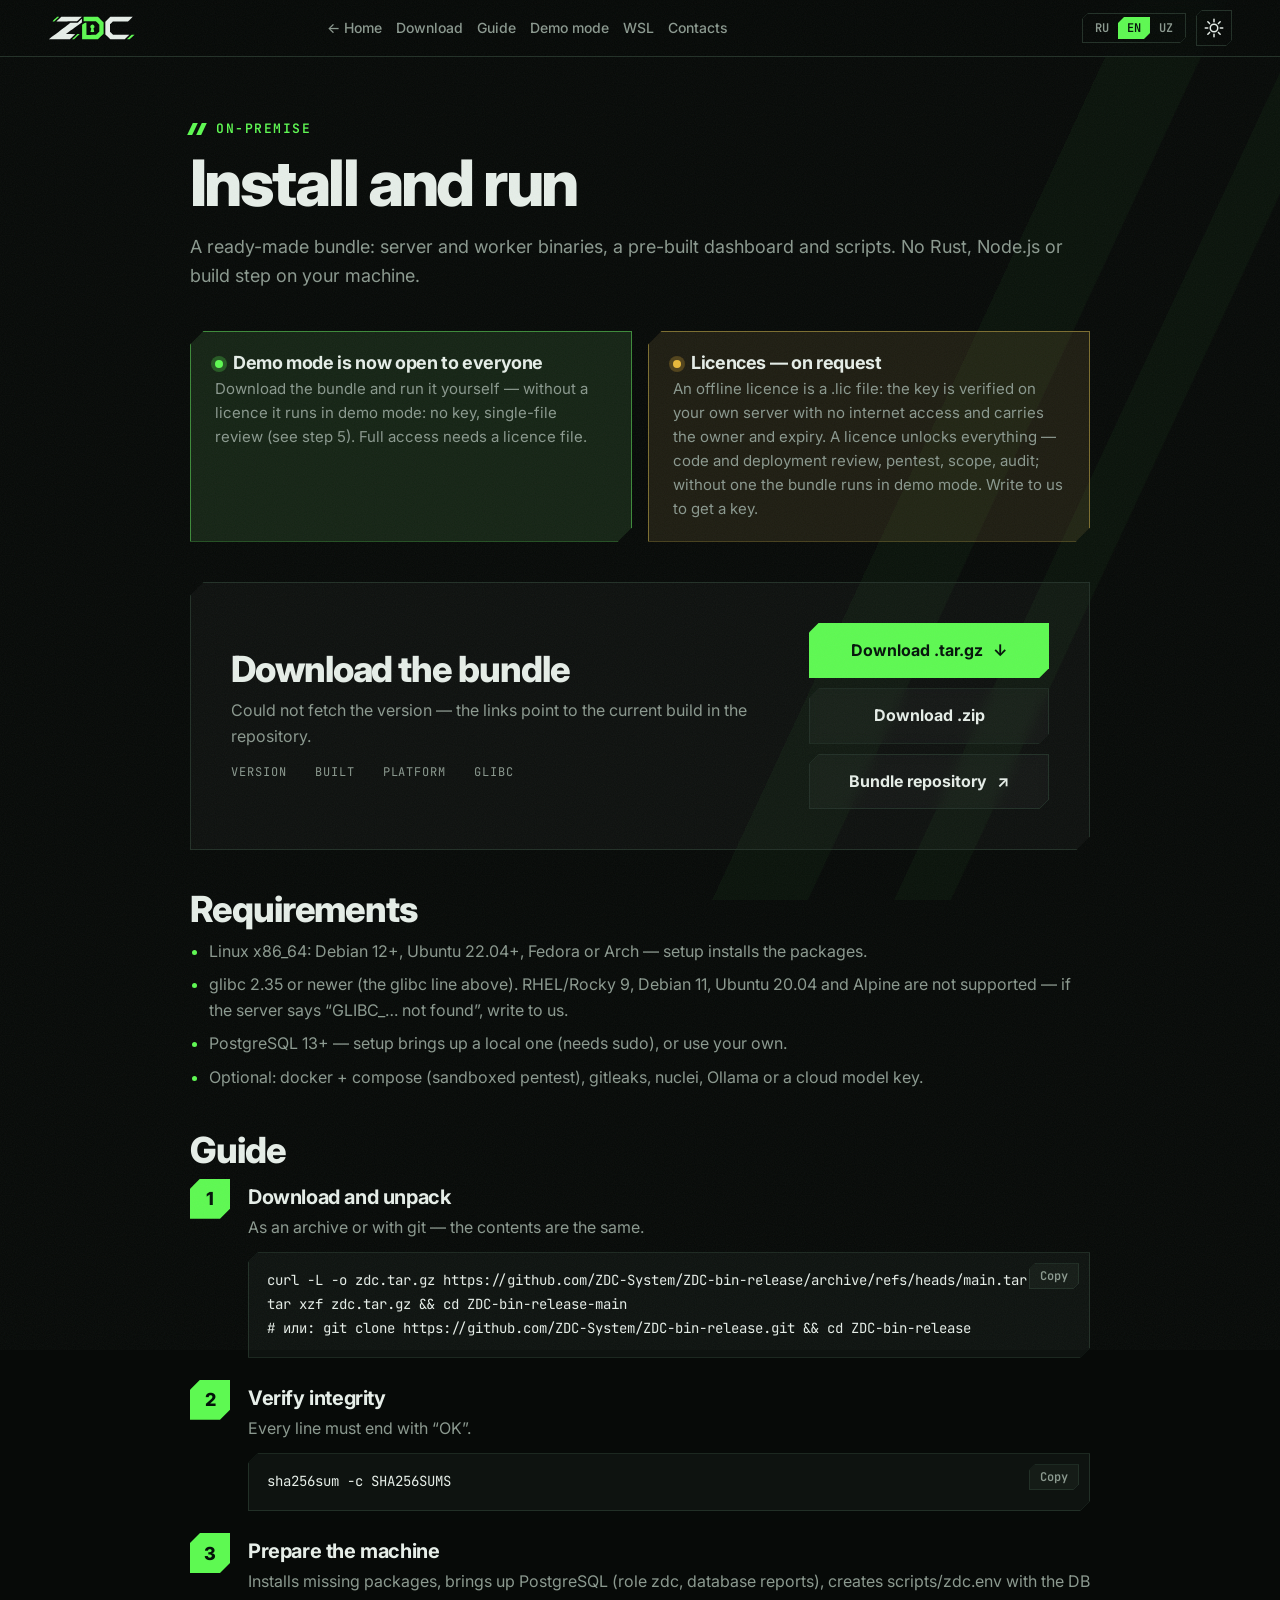
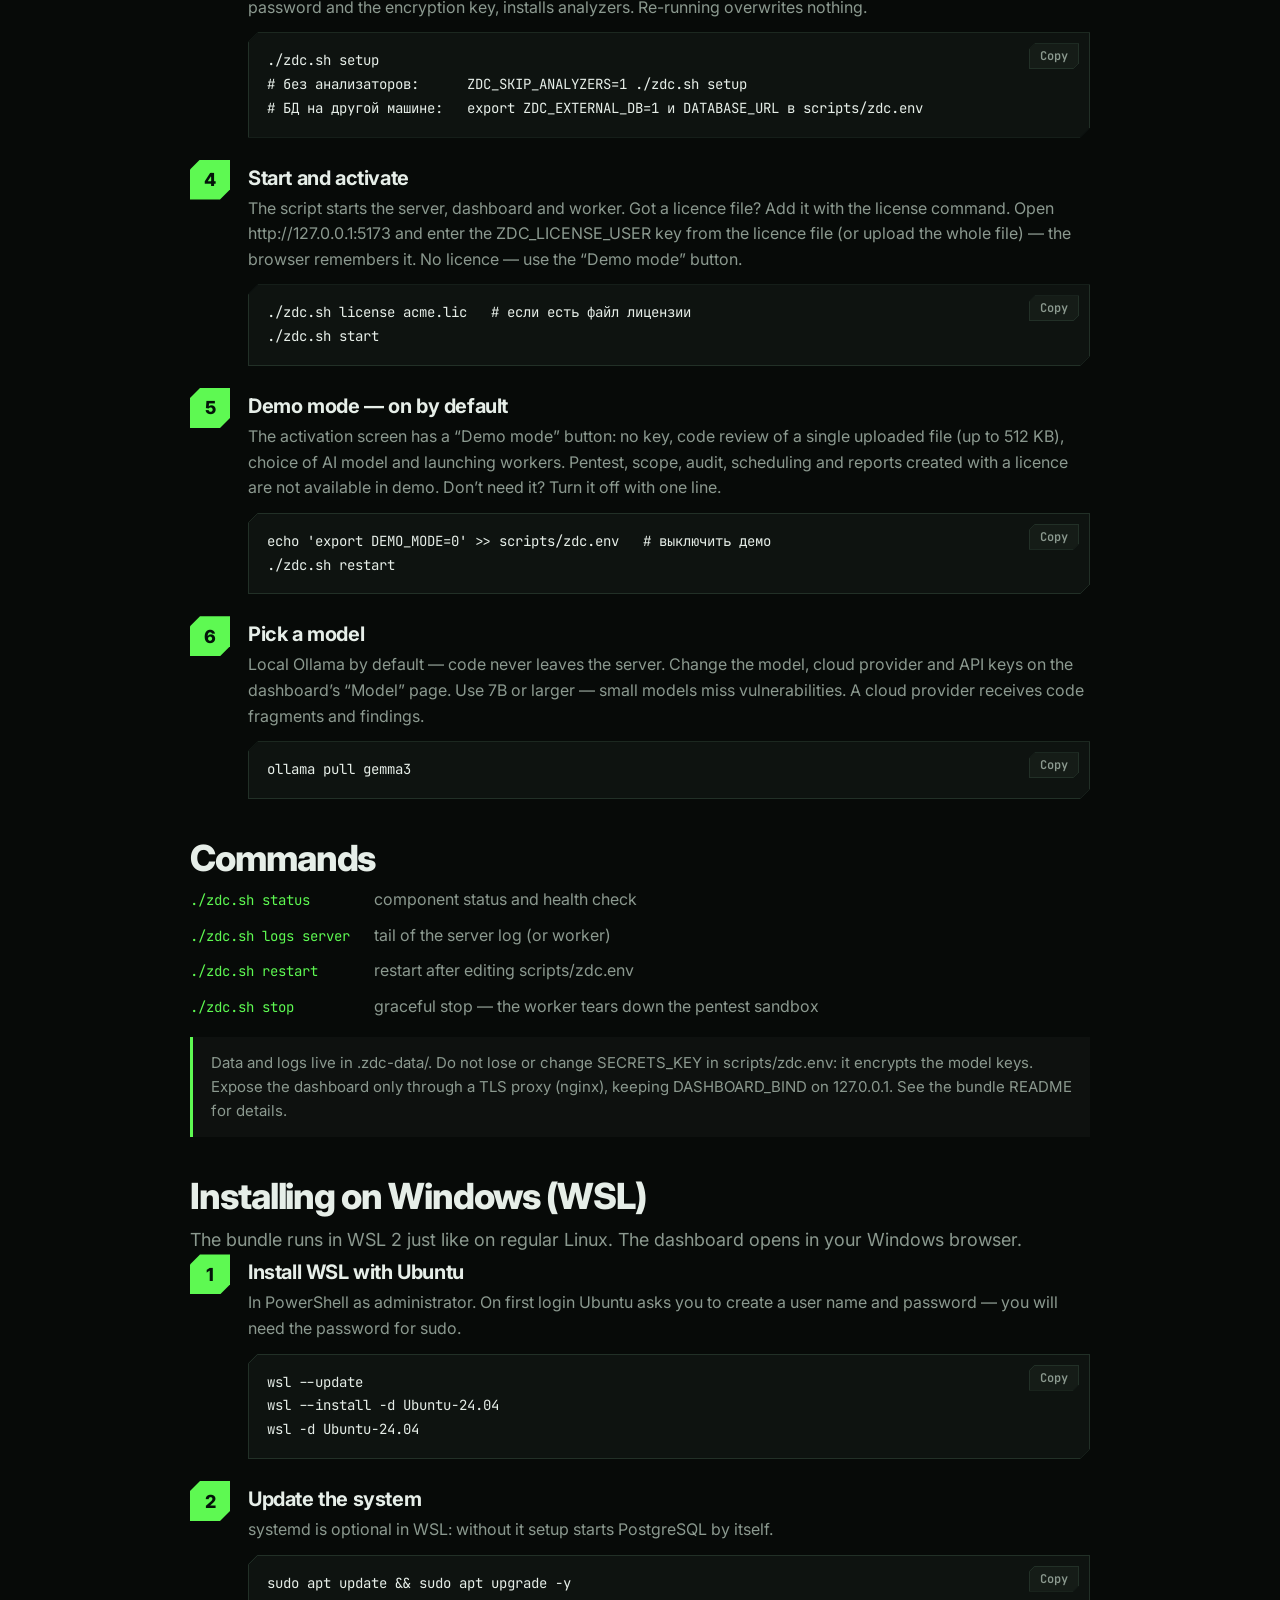
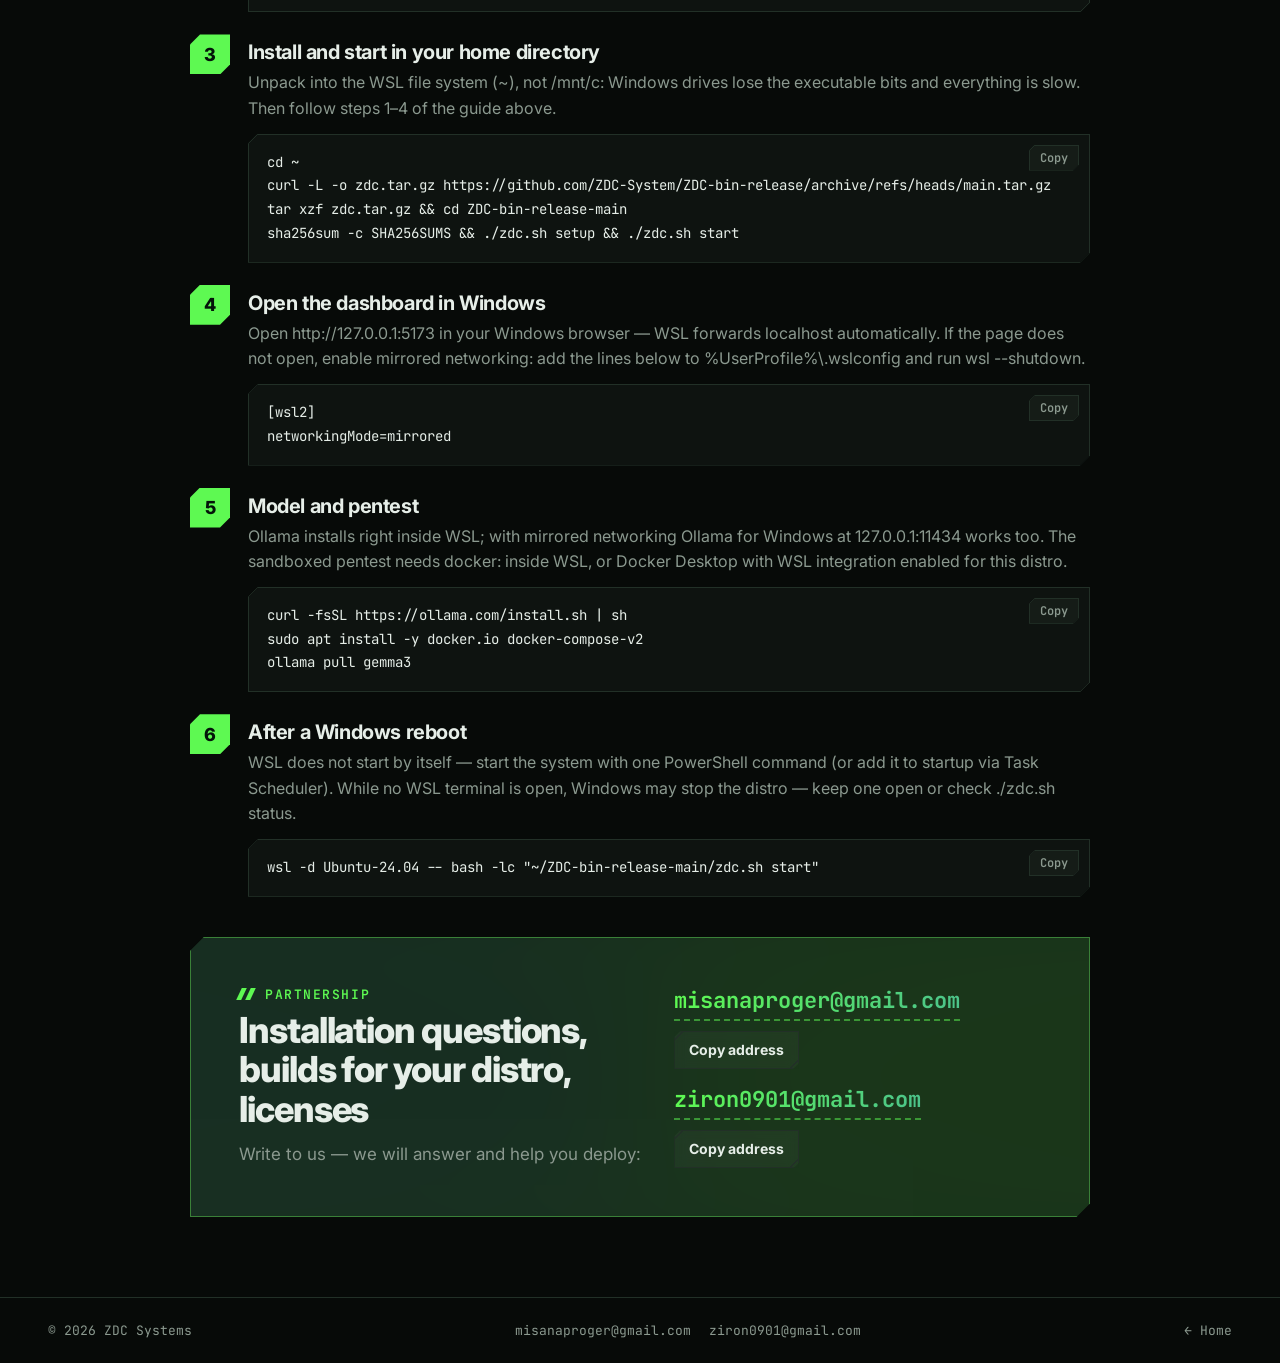
==== commit 5027f50c: "Фирменный стиль дашборда и логотипа: скошенные углы, штрихи, Inter - панели, карточки, кнопки и метк" ====
--- a/install.html
+++ b/install.html
@@ -13,8 +13,8 @@
   <link rel="icon" href="assets/favicon.svg" type="image/svg+xml" />
   <link rel="preconnect" href="https://fonts.googleapis.com" />
   <link rel="preconnect" href="https://fonts.gstatic.com" crossorigin />
-  <link href="https://fonts.googleapis.com/css2?family=JetBrains+Mono:wght@400;600;800&family=Manrope:wght@400;500;700;800&family=Unbounded:wght@500;700;900&display=swap" rel="stylesheet" />
-  <link rel="stylesheet" href="style.css?v=20261102" />
+  <link href="https://fonts.googleapis.com/css2?family=Inter:wght@400;500;600;700;800;900&family=JetBrains+Mono:wght@400;600;800&display=swap" rel="stylesheet" />
+  <link rel="stylesheet" href="style.css?v=20261104" />
   <script>
     // Тема до первой отрисовки — без вспышки.
     try {
--- a/style.css
+++ b/style.css
@@ -709,3 +709,134 @@
 main > .ticker:first-child { margin-top: 84px; }
 @media (max-width: 640px) { main > .ticker:first-child { margin-top: 68px; } }
 main > .ticker:first-child + .section { padding-top: clamp(36px, 4vw, 56px); }
+
+/* ============================================================
+   Фирменный стиль ZDC: как в дашборде и логотипе — угловатые формы со
+   скошенными углами (срезаны левый верхний и правый нижний, как --chamfer
+   у кнопок дашборда), штрихи логотипа, палитра и шрифты дашборда (Inter +
+   JetBrains Mono). Слой идёт последним и перекрывает скругления выше.
+   ============================================================ */
+:root {
+  /* Палитра тёмной темы dashboard/src/index.css */
+  --bg: #070a08;
+  --bg2: #0e1310;
+  --panel: rgba(255, 255, 255, .03);
+  --panel2: #151c17;
+  --line: #223027;
+  --c2: #4cc38a;
+  --crit: #f2555a;
+  --high: #f5884f;
+  --med: #e9b93a;
+  --low: #6aa0f0;
+  --glass: rgba(7, 10, 8, .78);
+  --r: 0px;
+  --display: "Inter", system-ui, sans-serif;
+  /* Срезы углов: крупные панели, кнопки, мелкие метки */
+  --cut-l: 14px;
+  --cut-m: 10px;
+  --cut-s: 6px;
+  --ch-l: polygon(var(--cut-l) 0, 100% 0, 100% calc(100% - var(--cut-l)), calc(100% - var(--cut-l)) 100%, 0 100%, 0 var(--cut-l));
+  --ch-m: polygon(var(--cut-m) 0, 100% 0, 100% calc(100% - var(--cut-m)), calc(100% - var(--cut-m)) 100%, 0 100%, 0 var(--cut-m));
+  --ch-s: polygon(var(--cut-s) 0, 100% 0, 100% calc(100% - var(--cut-s)), calc(100% - var(--cut-s)) 100%, 0 100%, 0 var(--cut-s));
+  /* Два наклонных штриха логотипа */
+  --slashes: linear-gradient(var(--c1), var(--c1)) 0 0 / 5px 100% no-repeat, linear-gradient(var(--c1), var(--c1)) 9px 0 / 5px 100% no-repeat;
+}
+:root[data-theme='light'] {
+  --bg2: #ffffff;
+  --panel: rgba(255, 255, 255, .8);
+  --panel2: #edf2ee;
+  --line: #dbe3dd;
+  --fg: #111713;
+  --mut: #5b6760;
+  --c2: #1d7f4e;
+  --crit: #b42318;
+  --high: #e2622b;
+  --med: #d79b00;
+  --low: #3f7fd9;
+  --glass: rgba(243, 246, 244, .85);
+}
+body { font-family: "Inter", system-ui, sans-serif; }
+.node text { font-family: "Inter", sans-serif; }
+h1 { font-weight: 800; letter-spacing: -.04em; }
+h2 { font-weight: 800; letter-spacing: -.03em; }
+
+/* Крупные панели — срез 14px */
+.term, .editor, .findings, .card, .pipe-wrap, .stage, .browser, .f-front, .f-back, .plan li, .contact,
+.notice, .dl, .ev-card, .ev-shot, .cloud-feats li, .intro-feats li, .lightbox img {
+  border-radius: 0; clip-path: var(--ch-l);
+}
+/* Кнопки, плашки, вложенные блоки — 10px */
+.btn, .btn.big, .intro-cta .btn, .fd, .card-art, .facts div, .seal, .box, .steps li, .code, .toast,
+.art-pentest .cage, .guide li::before, .ev-shot.mobile, .phone-shot img {
+  border-radius: 0; clip-path: var(--ch-m);
+}
+/* Мелкие метки, чипы, переключатели — 6px */
+.btn.small, .links a, .lang, .lang button, .gh, .eyebrow, .sources span, .card .tag, .url, .code-copy,
+.switch, .switch button, .tabs button, .hist-filter button, .pchip, .hero-ann, .hero-ann b, .soon-tag,
+.intro-badge, .ev-card li i, .ev-shot span, .theme-btn, .lb-close, .art-deploy i, .art-pentest .target,
+.redacted, .fence span {
+  border-radius: 0; clip-path: var(--ch-s);
+}
+/* Без среза, но и без скруглений: полосы, рамки с выносками наружу */
+.bar, .hp, .rail, .rail i, .lasers i, .art-code span, .art-pentest .shot, .fence, .note, .cloud-note,
+.scroll-hint span { border-radius: 0; }
+.scroll-hint { border-radius: 0; clip-path: var(--ch-s); }
+/* Тени снаружи срезанной формы не видны — свечение рисуем внутренним контуром */
+.btn.primary { box-shadow: none; }
+.term { box-shadow: inset 0 0 0 1px color-mix(in srgb, var(--c1) 22%, transparent); }
+:root:not([data-theme='light']) .btn.primary:hover { filter: drop-shadow(0 0 10px color-mix(in srgb, var(--c1) 45%, transparent)); }
+.contact, .notice, .dl { box-shadow: none; }
+
+/* Штрихи логотипа вместо «светофора» в окнах и точки в плашках */
+.term-bar i, .b-bar i { width: 5px; height: 13px; border-radius: 0; background: var(--c1); transform: skewX(-25deg); opacity: .85; }
+.term-bar i:nth-child(2), .term-bar i:nth-child(3), .b-bar i:nth-child(2), .b-bar i:nth-child(3) { background: var(--c1); }
+.b-bar i:nth-child(n+2) { margin-left: -2px; }
+.intro-badge .dot { width: 14px; height: 13px; border-radius: 0; background: var(--slashes); box-shadow: none; transform: skewX(-25deg); }
+.pulse { border-radius: 0; width: 7px; height: 11px; transform: skewX(-25deg); background: var(--c1); animation: none; box-shadow: none; }
+.kicker { display: flex; align-items: center; gap: 12px; }
+.kicker::before { content: ""; flex: none; width: 14px; height: 12px; background: var(--slashes); transform: skewX(-25deg); }
+
+/* Центр орбиты нейросетей — восьмиугольник, точки ленты — ромбы */
+.core { border-radius: 0; clip-path: polygon(29% 0, 71% 0, 100% 29%, 100% 71%, 71% 100%, 29% 100%, 0 71%, 0 29%); }
+.ev-dot { border-radius: 0; transform: rotate(45deg); }
+
+/* Крупные штрихи логотипа на фоне справа */
+body::after {
+  content: ""; position: fixed; z-index: 0; pointer-events: none; right: -6vw; top: 0; bottom: 0; width: 34vw;
+  background:
+    linear-gradient(var(--c1), var(--c1)) 0 0 / 22% 100% no-repeat,
+    linear-gradient(var(--c1), var(--c1)) 48% 0 / 13% 100% no-repeat;
+  transform: skewX(-25deg); opacity: .035;
+}
+:root[data-theme='light'] body::after { opacity: .05; }
+@media (max-width: 700px) { body::after { width: 60vw; right: -20vw; } }
+/* Узлы схемы конвейера (SVG) */
+.node rect { rx: 0; ry: 0; clip-path: var(--ch-m); }
+/* Диагональ рамки на срезанных углах: clip-path срезает и рамку, поэтому её
+   дорисовывает фоновый градиент ровно по линии среза (в координатах padding-box). */
+.term, .editor, .findings, .card, .pipe-wrap, .browser, .plan li, .ev-card, .cloud-feats li, .intro-feats li {
+  --edge-k: var(--cut-l);
+}
+.btn.ghost, .btn.outline, .facts div, .box, .code, .seal, .steps li {
+  --edge-k: var(--cut-m);
+}
+.eyebrow, .intro-badge, .lang, .switch, .tabs button, .hist-filter button, .sources span, .code-copy, .pchip, .theme-btn {
+  --edge-k: var(--cut-s);
+}
+.term, .editor, .findings, .card, .pipe-wrap, .browser, .plan li, .ev-card, .cloud-feats li, .intro-feats li,
+.btn.ghost, .btn.outline, .facts div, .box, .code, .seal, .steps li,
+.eyebrow, .intro-badge, .lang, .switch, .tabs button, .hist-filter button, .sources span, .code-copy, .pchip, .theme-btn {
+  --edge-w: 1px;
+  --edge-d: calc((var(--edge-k) - 2 * var(--edge-w)) * .7071);
+  background-image:
+    linear-gradient(135deg, transparent calc(var(--edge-d) - var(--edge-w)), var(--edge-c, var(--line)) 0 calc(var(--edge-d) + .4px), transparent 0),
+    linear-gradient(315deg, transparent calc(var(--edge-d) - var(--edge-w)), var(--edge-c, var(--line)) 0 calc(var(--edge-d) + .4px), transparent 0);
+}
+.intro-feats li { --edge-c: color-mix(in srgb, var(--c1) 30%, var(--line)); }
+.intro-feats li:hover { --edge-c: var(--c1); }
+.intro .term { --edge-c: color-mix(in srgb, var(--c1) 55%, var(--line)); }
+.intro-badge { --edge-c: color-mix(in srgb, var(--c1) 35%, var(--line)); }
+.btn.outline { --edge-c: var(--c1); --edge-w: 1.5px; }
+.btn.ghost:hover { --edge-c: var(--c1); }
+.card:hover { --edge-c: color-mix(in srgb, var(--accent) 50%, transparent); }
+.seal { --edge-c: color-mix(in srgb, var(--c2) 50%, transparent); }
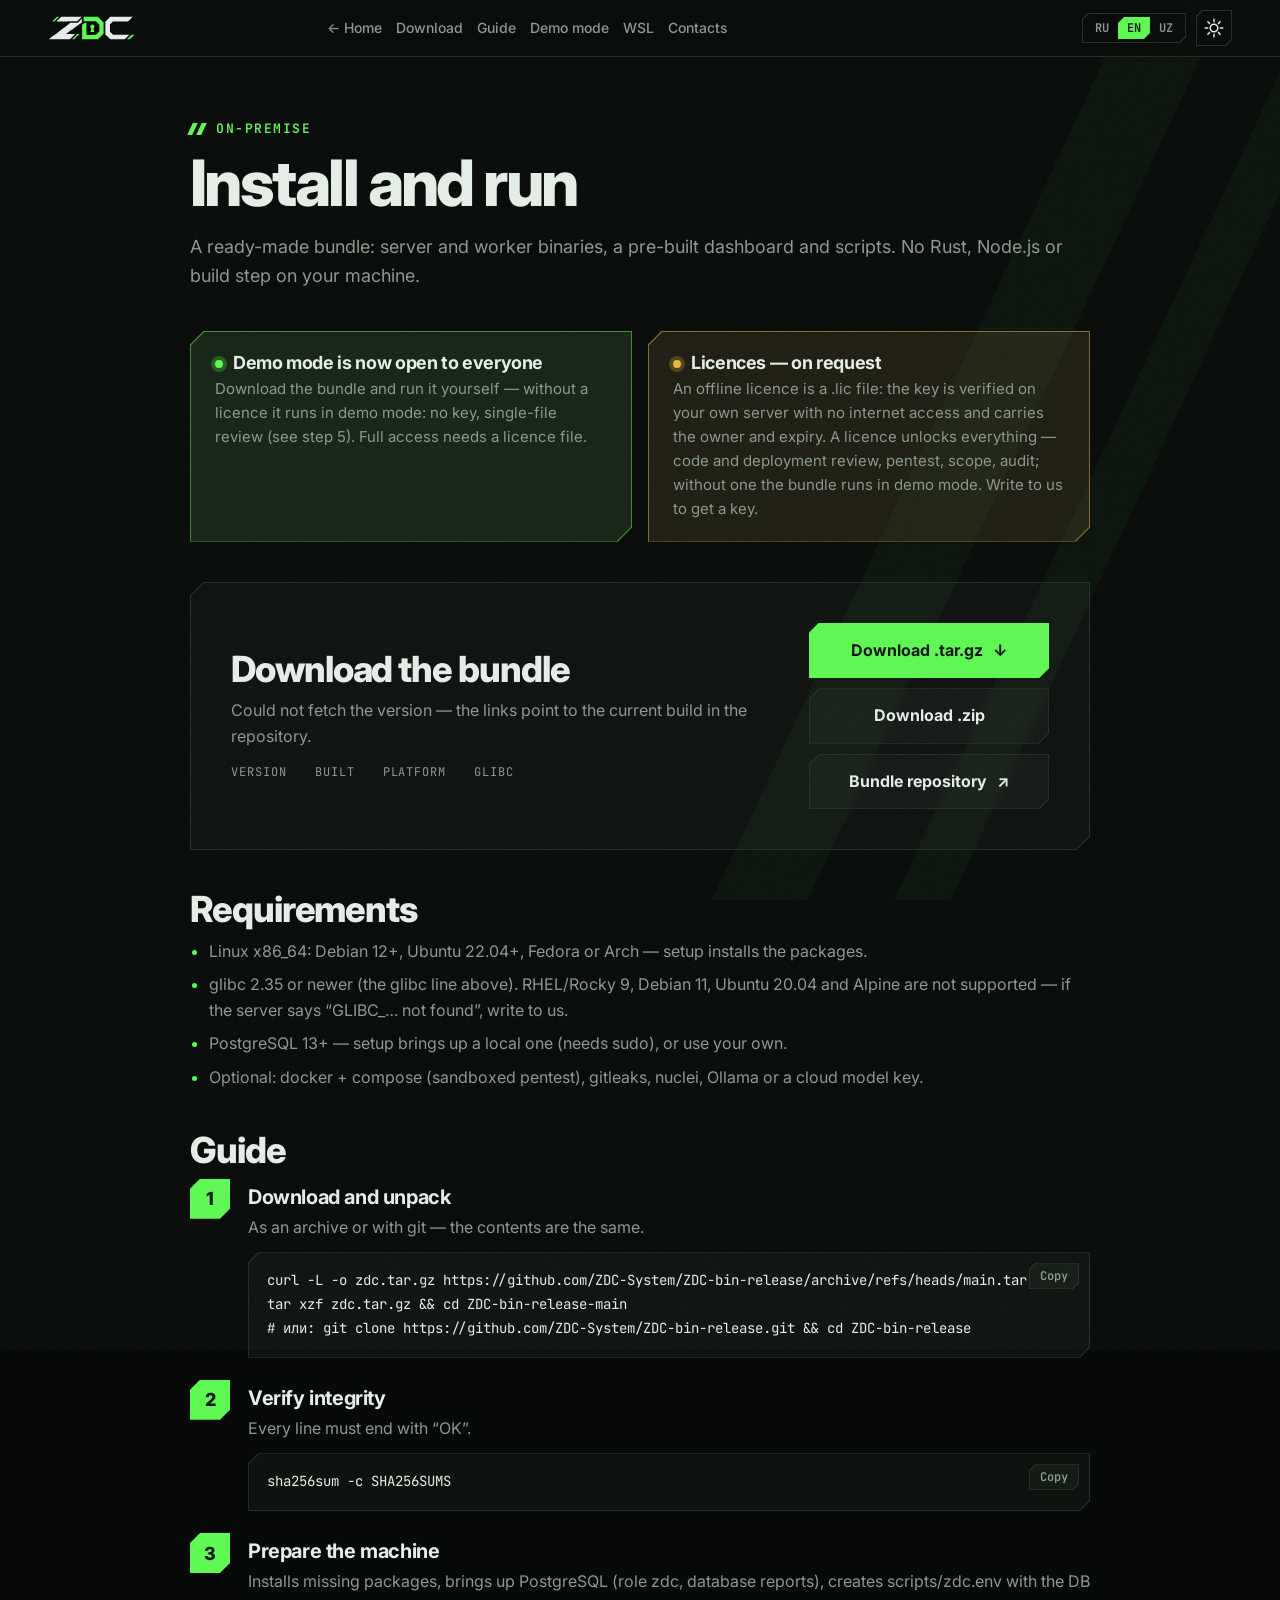
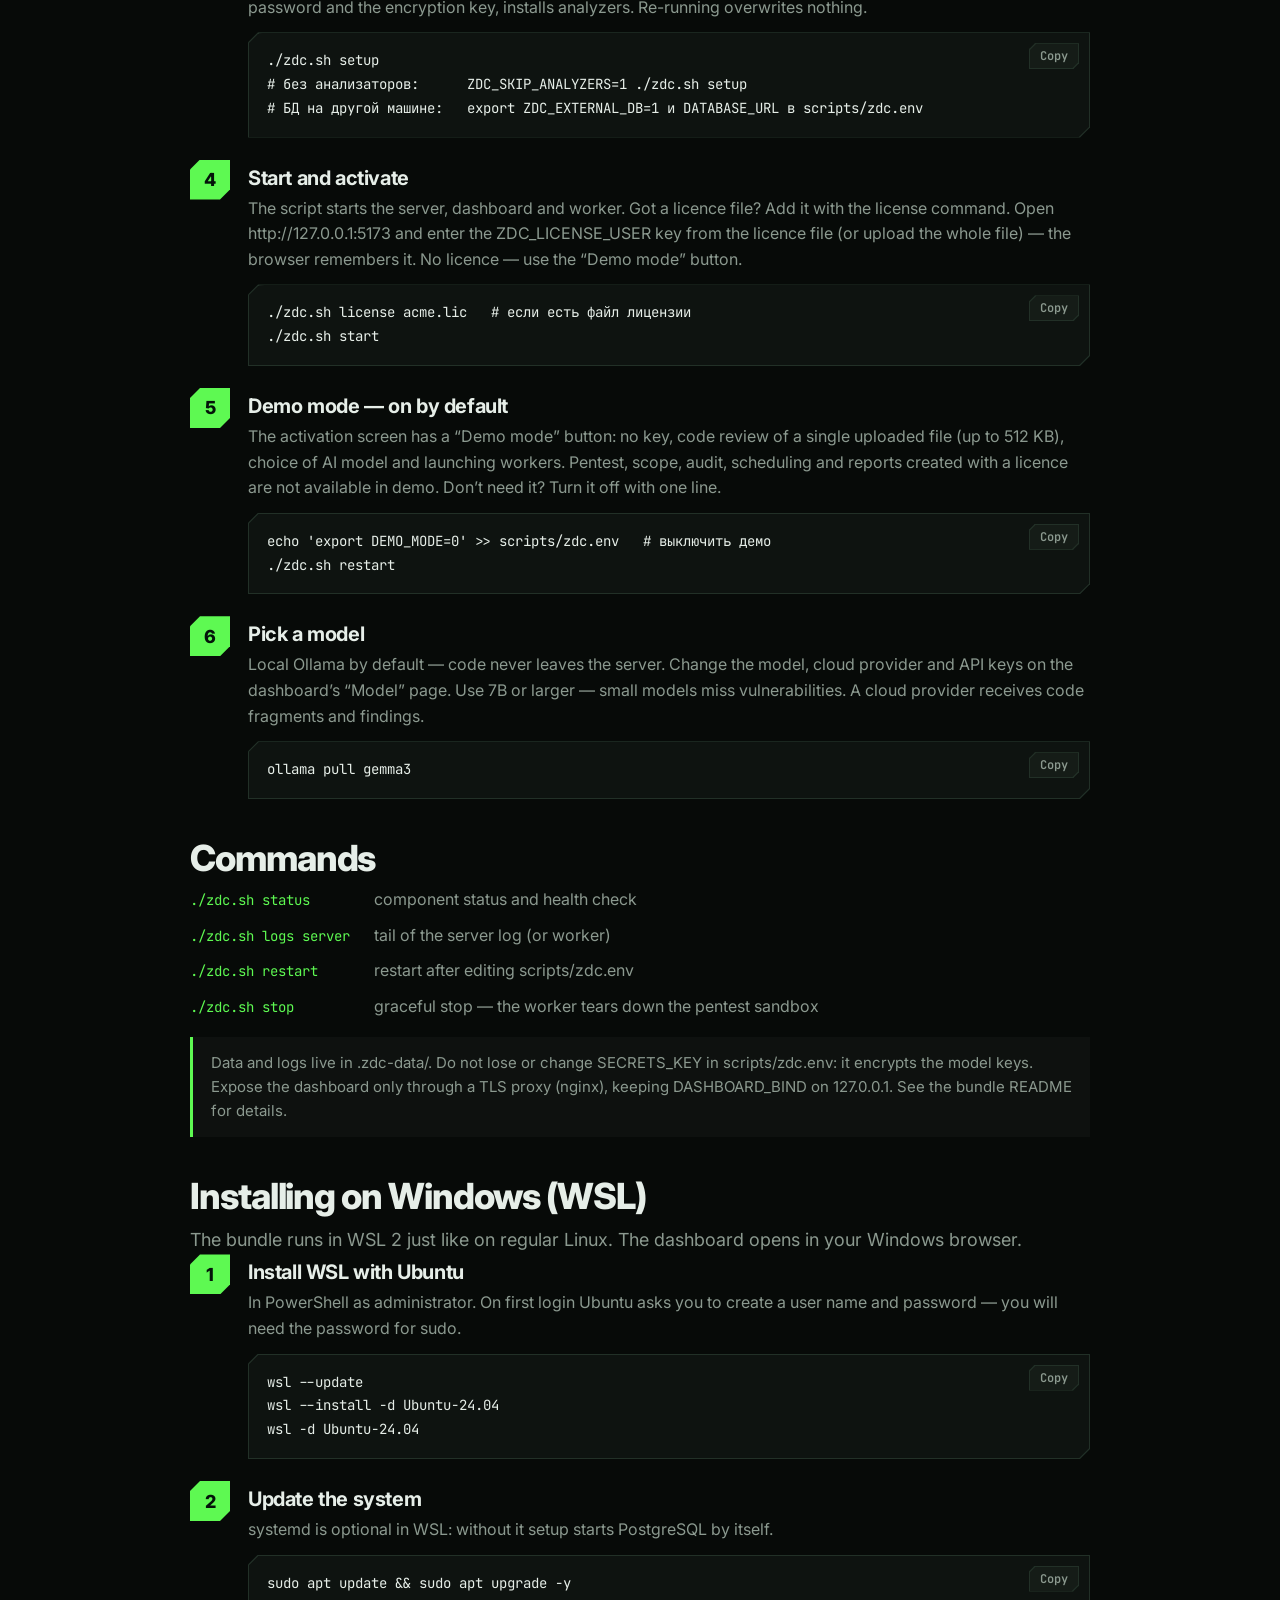
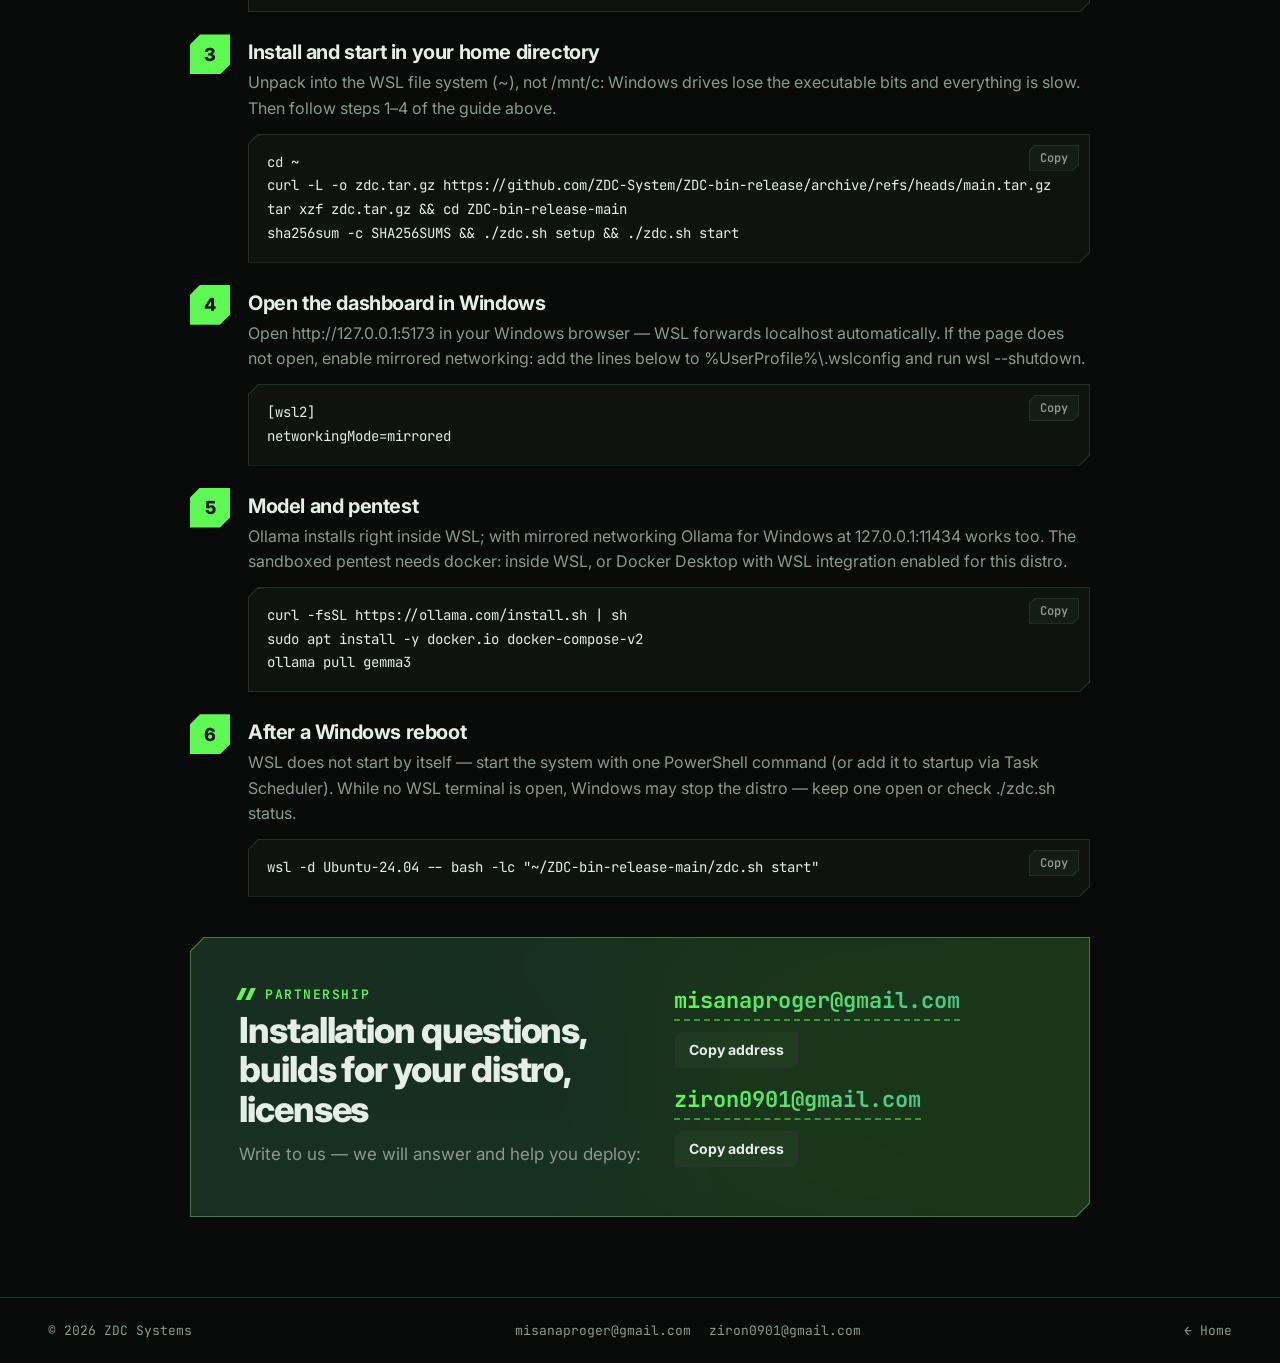
==== commit 02f1a7df: "Рамка на срезанных углах: псевдоэлемент вместо фонового градиента Диагональ рамки рисовал фоновый гр" ====
--- a/install.html
+++ b/install.html
@@ -14,7 +14,7 @@
   <link rel="preconnect" href="https://fonts.googleapis.com" />
   <link rel="preconnect" href="https://fonts.gstatic.com" crossorigin />
   <link href="https://fonts.googleapis.com/css2?family=Inter:wght@400;500;600;700;800;900&family=JetBrains+Mono:wght@400;600;800&display=swap" rel="stylesheet" />
-  <link rel="stylesheet" href="style.css?v=20261104" />
+  <link rel="stylesheet" href="style.css?v=20261107" />
   <script>
     // Тема до первой отрисовки — без вспышки.
     try {
@@ -225,7 +225,7 @@
   </footer>
 
   <div class="toast" id="toast" role="status"></div>
-  <script src="i18n.js?v=20261102"></script>
+  <script src="i18n.js?v=20261107"></script>
   <script src="install.js"></script>
 </body>
 </html>
--- a/style.css
+++ b/style.css
@@ -763,19 +763,19 @@
 /* Крупные панели — срез 14px */
 .term, .editor, .findings, .card, .pipe-wrap, .stage, .browser, .f-front, .f-back, .plan li, .contact,
 .notice, .dl, .ev-card, .ev-shot, .cloud-feats li, .intro-feats li, .lightbox img {
-  border-radius: 0; clip-path: var(--ch-l);
+  border-radius: 0; clip-path: var(--ch-l); --edge-k: var(--cut-l);
 }
 /* Кнопки, плашки, вложенные блоки — 10px */
 .btn, .btn.big, .intro-cta .btn, .fd, .card-art, .facts div, .seal, .box, .steps li, .code, .toast,
 .art-pentest .cage, .guide li::before, .ev-shot.mobile, .phone-shot img {
-  border-radius: 0; clip-path: var(--ch-m);
+  border-radius: 0; clip-path: var(--ch-m); --edge-k: var(--cut-m);
 }
 /* Мелкие метки, чипы, переключатели — 6px */
 .btn.small, .links a, .lang, .lang button, .gh, .eyebrow, .sources span, .card .tag, .url, .code-copy,
 .switch, .switch button, .tabs button, .hist-filter button, .pchip, .hero-ann, .hero-ann b, .soon-tag,
 .intro-badge, .ev-card li i, .ev-shot span, .theme-btn, .lb-close, .art-deploy i, .art-pentest .target,
 .redacted, .fence span {
-  border-radius: 0; clip-path: var(--ch-s);
+  border-radius: 0; clip-path: var(--ch-s); --edge-k: var(--cut-s);
 }
 /* Без среза, но и без скруглений: полосы, рамки с выносками наружу */
 .bar, .hp, .rail, .rail i, .lasers i, .art-code span, .art-pentest .shot, .fence, .note, .cloud-note,
@@ -812,31 +812,43 @@
 @media (max-width: 700px) { body::after { width: 60vw; right: -20vw; } }
 /* Узлы схемы конвейера (SVG) */
 .node rect { rx: 0; ry: 0; clip-path: var(--ch-m); }
-/* Диагональ рамки на срезанных углах: clip-path срезает и рамку, поэтому её
-   дорисовывает фоновый градиент ровно по линии среза (в координатах padding-box). */
-.term, .editor, .findings, .card, .pipe-wrap, .browser, .plan li, .ev-card, .cloud-feats li, .intro-feats li {
-  --edge-k: var(--cut-l);
-}
-.btn.ghost, .btn.outline, .facts div, .box, .code, .seal, .steps li {
-  --edge-k: var(--cut-m);
-}
-.eyebrow, .intro-badge, .lang, .switch, .tabs button, .hist-filter button, .sources span, .code-copy, .pchip, .theme-btn {
-  --edge-k: var(--cut-s);
-}
+/* Диагональ рамки на срезанных углах. clip-path срезает и рамку, поэтому на
+   срезе её дорисовывает псевдоэлемент поверх содержимого: его собственная
+   рамка толщиной T = срез + рамка·√2 (border-style/color — inherit, т. е. ровно
+   цвет и стиль рамки элемента в любом состоянии: наведение, .on, тема) обрезана
+   до двух угловых треугольников, а срез самого элемента оставляет от них полосу
+   шириной в рамку. Срез --edge-k задан там же, где clip-path (см. выше), поэтому
+   всегда совпадает с ним; толщина рамки --edge-w — 1px, иначе задаётся ниже.
+   Новый срезанный элемент с рамкой — добавить в список псевдоэлементов (и в
+   position: relative, если он static); у .f-front ::after занят — у него ::before.
+   Прежде диагональ рисовал фоновый градиент — он пропадал под картинками и при
+   `background:` в других правилах; его место занимает background-image: none. */
 .term, .editor, .findings, .card, .pipe-wrap, .browser, .plan li, .ev-card, .cloud-feats li, .intro-feats li,
 .btn.ghost, .btn.outline, .facts div, .box, .code, .seal, .steps li,
 .eyebrow, .intro-badge, .lang, .switch, .tabs button, .hist-filter button, .sources span, .code-copy, .pchip, .theme-btn {
-  --edge-w: 1px;
-  --edge-d: calc((var(--edge-k) - 2 * var(--edge-w)) * .7071);
-  background-image:
-    linear-gradient(135deg, transparent calc(var(--edge-d) - var(--edge-w)), var(--edge-c, var(--line)) 0 calc(var(--edge-d) + .4px), transparent 0),
-    linear-gradient(315deg, transparent calc(var(--edge-d) - var(--edge-w)), var(--edge-c, var(--line)) 0 calc(var(--edge-d) + .4px), transparent 0);
-}
-.intro-feats li { --edge-c: color-mix(in srgb, var(--c1) 30%, var(--line)); }
-.intro-feats li:hover { --edge-c: var(--c1); }
-.intro .term { --edge-c: color-mix(in srgb, var(--c1) 55%, var(--line)); }
-.intro-badge { --edge-c: color-mix(in srgb, var(--c1) 35%, var(--line)); }
-.btn.outline { --edge-c: var(--c1); --edge-w: 1.5px; }
-.btn.ghost:hover { --edge-c: var(--c1); }
-.card:hover { --edge-c: color-mix(in srgb, var(--accent) 50%, transparent); }
-.seal { --edge-c: color-mix(in srgb, var(--c2) 50%, transparent); }
+  background-image: none;
+}
+.findings, .browser, .editor, .term, .ev-card, .dl, .cloud-feats li, .intro-feats li, .facts div, .steps li,
+.lang, .switch, .tabs button, .hist-filter button, .sources span, .theme-btn, .eyebrow, .intro-badge,
+.ev-card li i, .art-deploy i { position: relative; }
+.term::after, .editor::after, .findings::after, .card::after, .pipe-wrap::after, .stage::after, .browser::after,
+.f-front::before, .f-back::after, .plan li::after, .contact::after, .notice::after, .dl::after, .ev-card::after,
+.ev-shot::after, .cloud-feats li::after, .intro-feats li::after,
+.btn.ghost::after, .btn.outline::after, .box::after, .code::after, .seal::after, .steps li::after, .facts div::after,
+.art-pentest .cage::after,
+.lang::after, .switch::after, .tabs button::after, .hist-filter button::after, .sources span::after, .code-copy::after,
+.pchip::after, .theme-btn::after, .eyebrow::after, .intro-badge::after, .lb-close::after, .ev-card li i::after,
+.art-deploy i::after {
+  --t: calc(var(--edge-k) + var(--edge-w, 1px) * 1.4142 + .3px);
+  content: ""; position: absolute; inset: calc(-1 * var(--edge-w, 1px)); z-index: 2; pointer-events: none;
+  box-sizing: border-box; background: none; border-width: var(--t);
+  border-style: inherit; border-color: inherit; transition: inherit;
+  clip-path: polygon(0 0, var(--t) 0, 0 var(--t), 0 0, 100% 100%, 100% calc(100% - var(--t)), calc(100% - var(--t)) 100%, 100% 100%);
+}
+.btn.outline { --edge-w: 1.5px; }
+.art-pentest .cage { --edge-w: 2px; }
+/* Телефон: рамка 6px — отступ обёртки (у img нет псевдоэлементов), а срез самой
+   картинки меньше на 6·(2 − √2), чтобы рамка и на диагонали была 6px. */
+.phone-frame { display: block; padding: 6px; background: var(--bg2); clip-path: var(--ch-m); cursor: zoom-in; }
+.phone-shot img { display: block; border: 0; outline: 0; box-shadow: none;
+  clip-path: polygon(calc(var(--cut-m) - 3.515px) 0, 100% 0, 100% calc(100% - var(--cut-m) + 3.515px), calc(100% - var(--cut-m) + 3.515px) 100%, 0 100%, 0 calc(var(--cut-m) - 3.515px)); }
